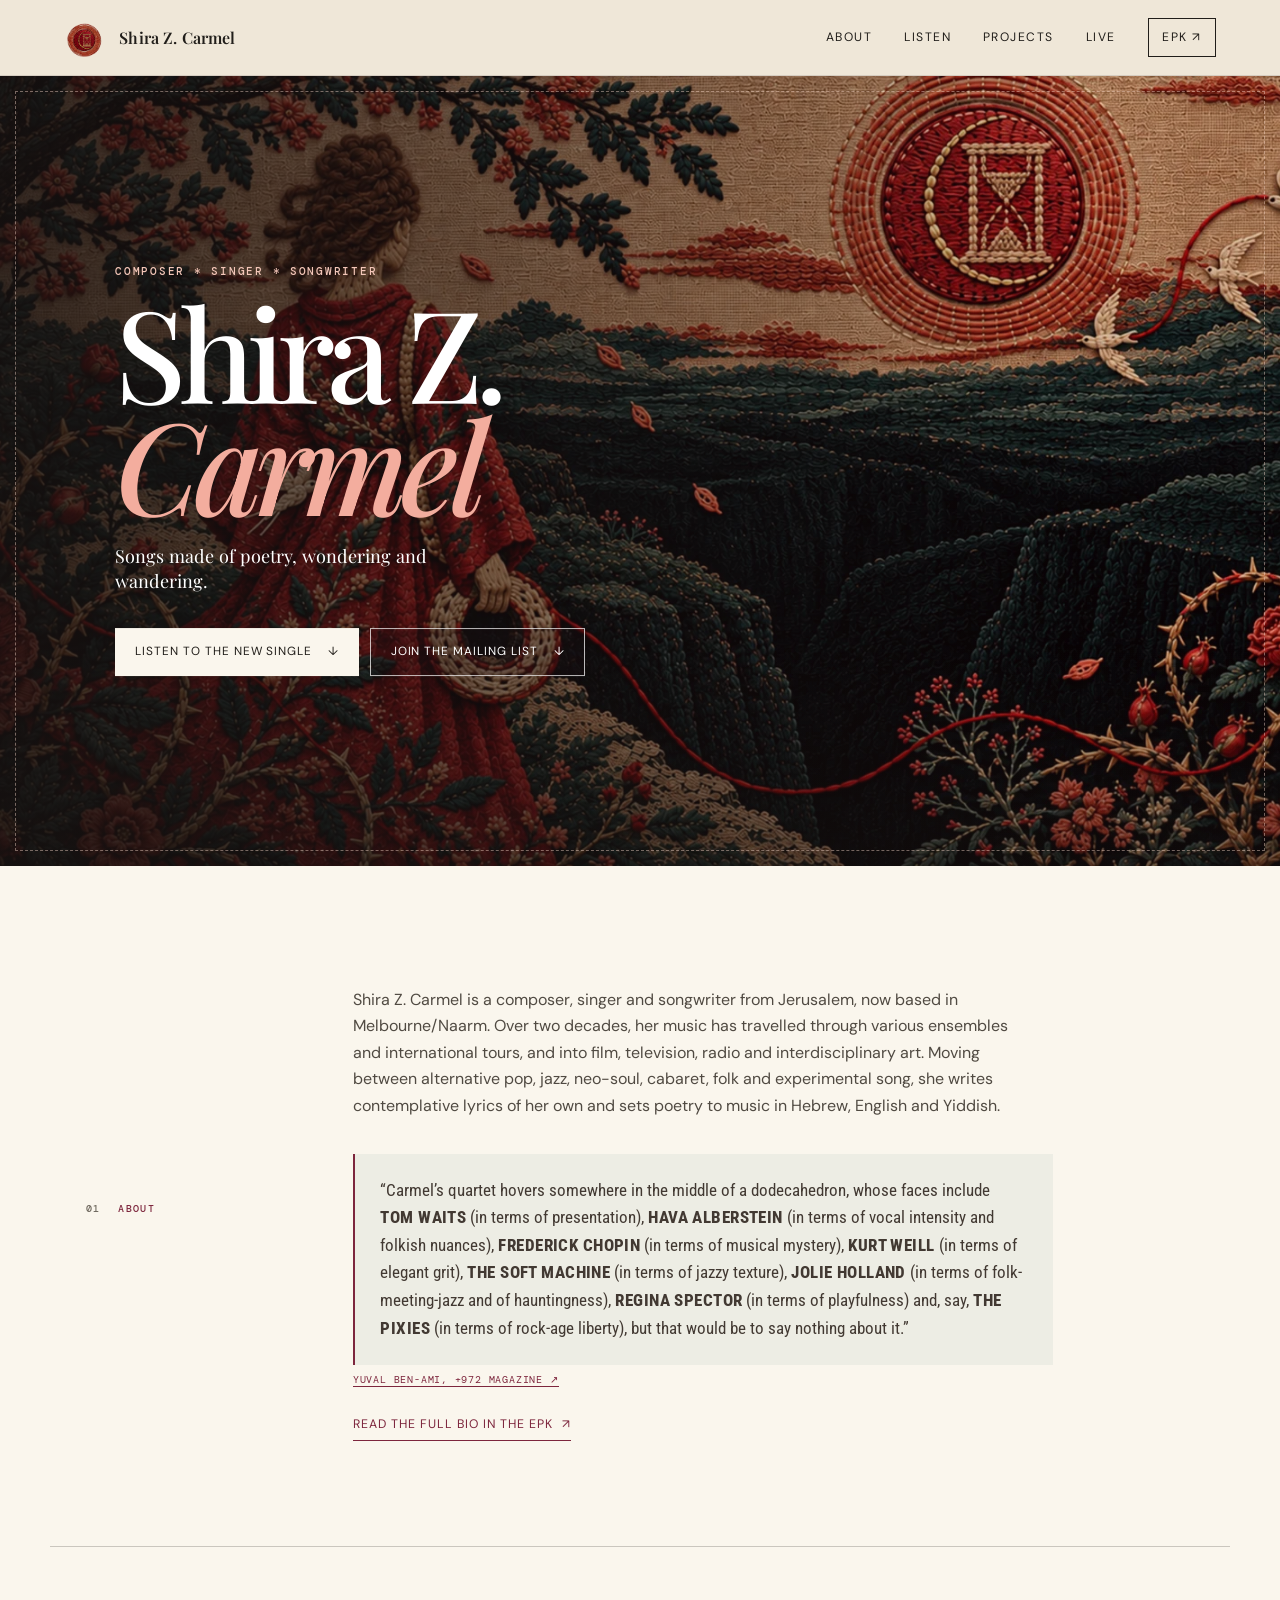
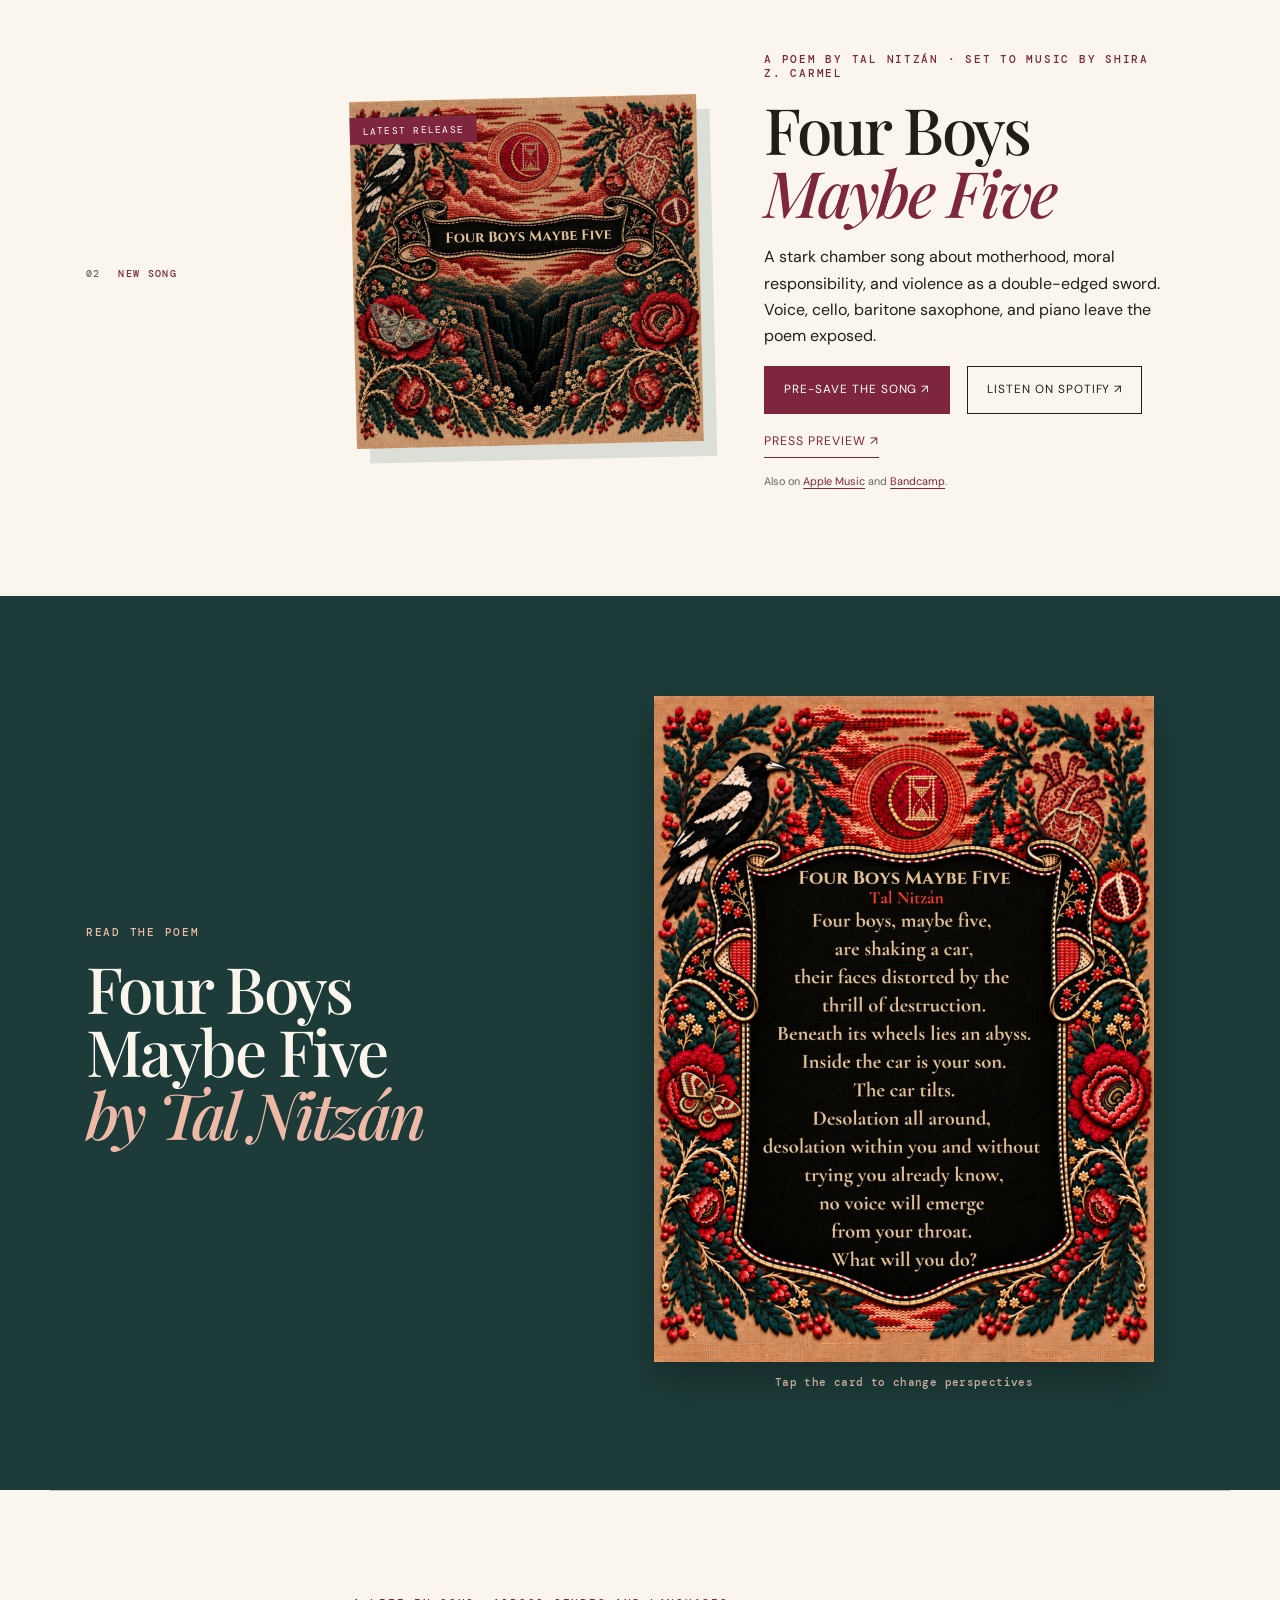
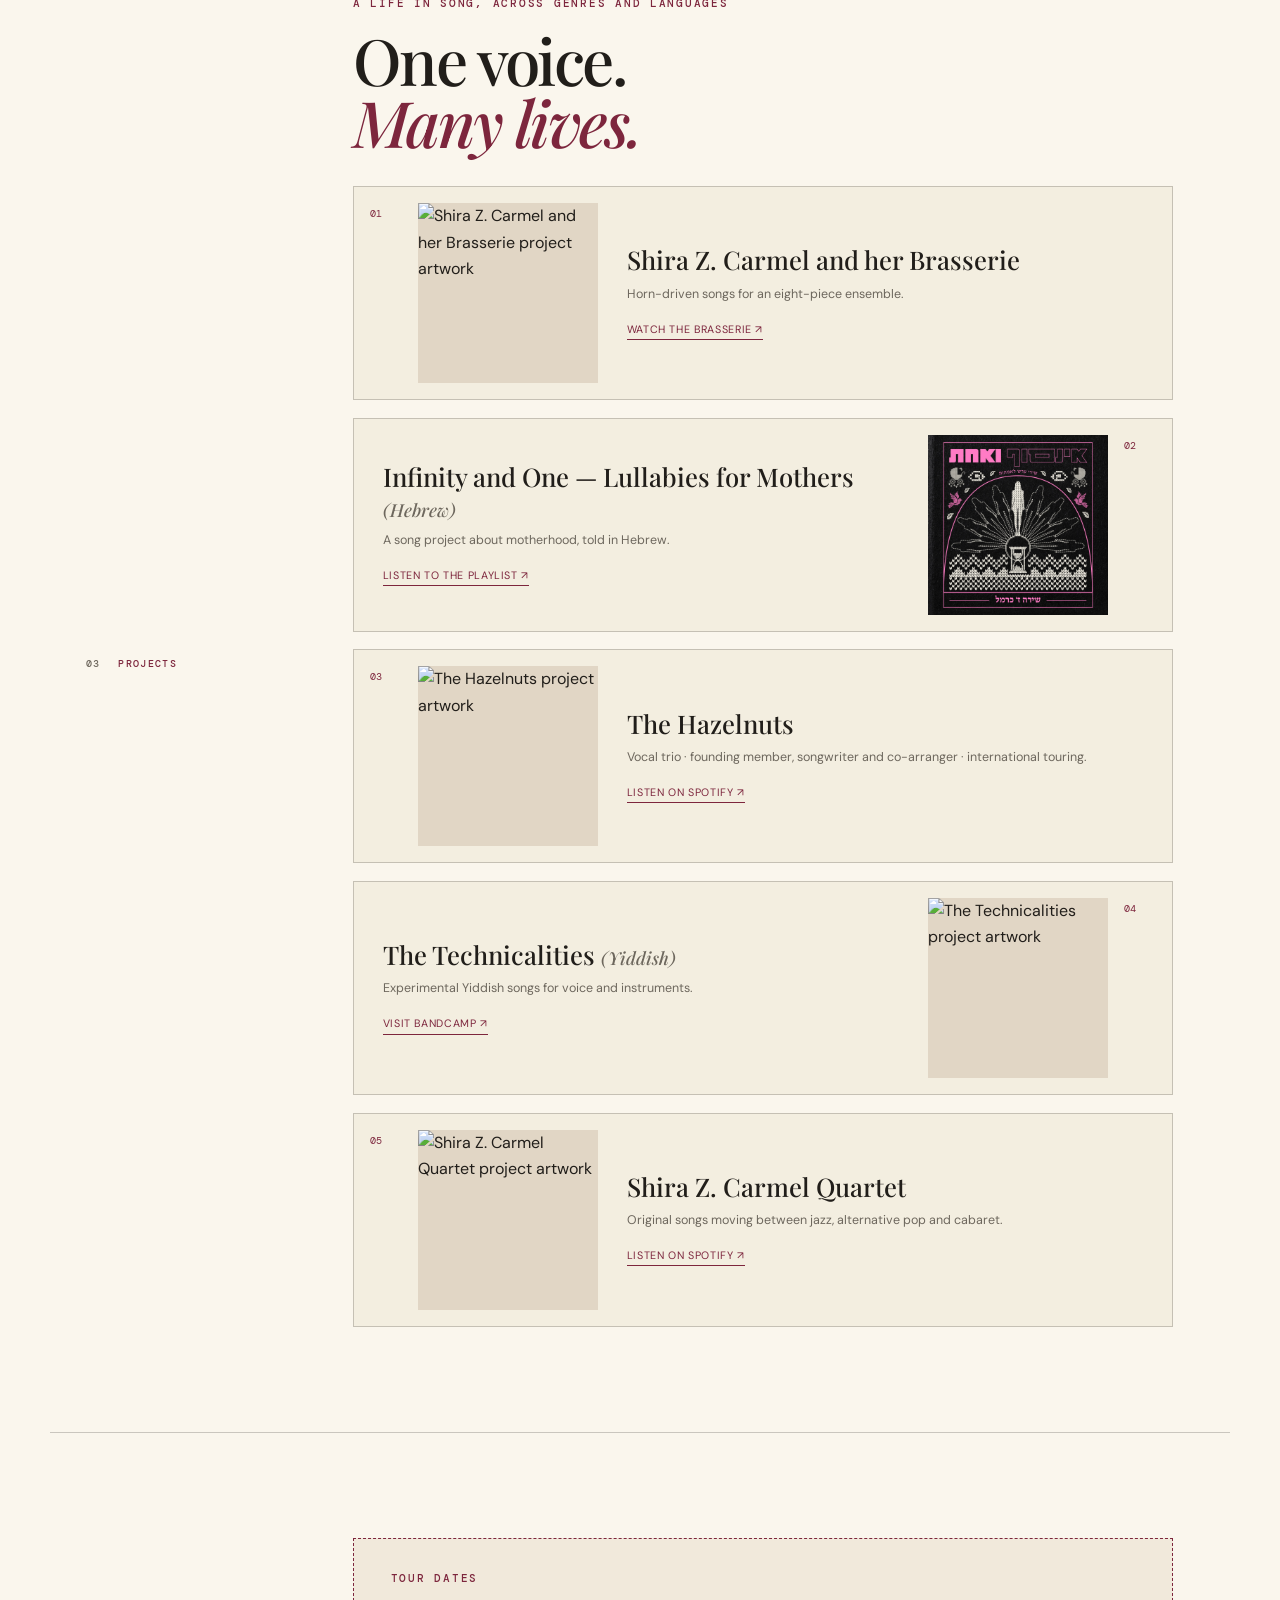
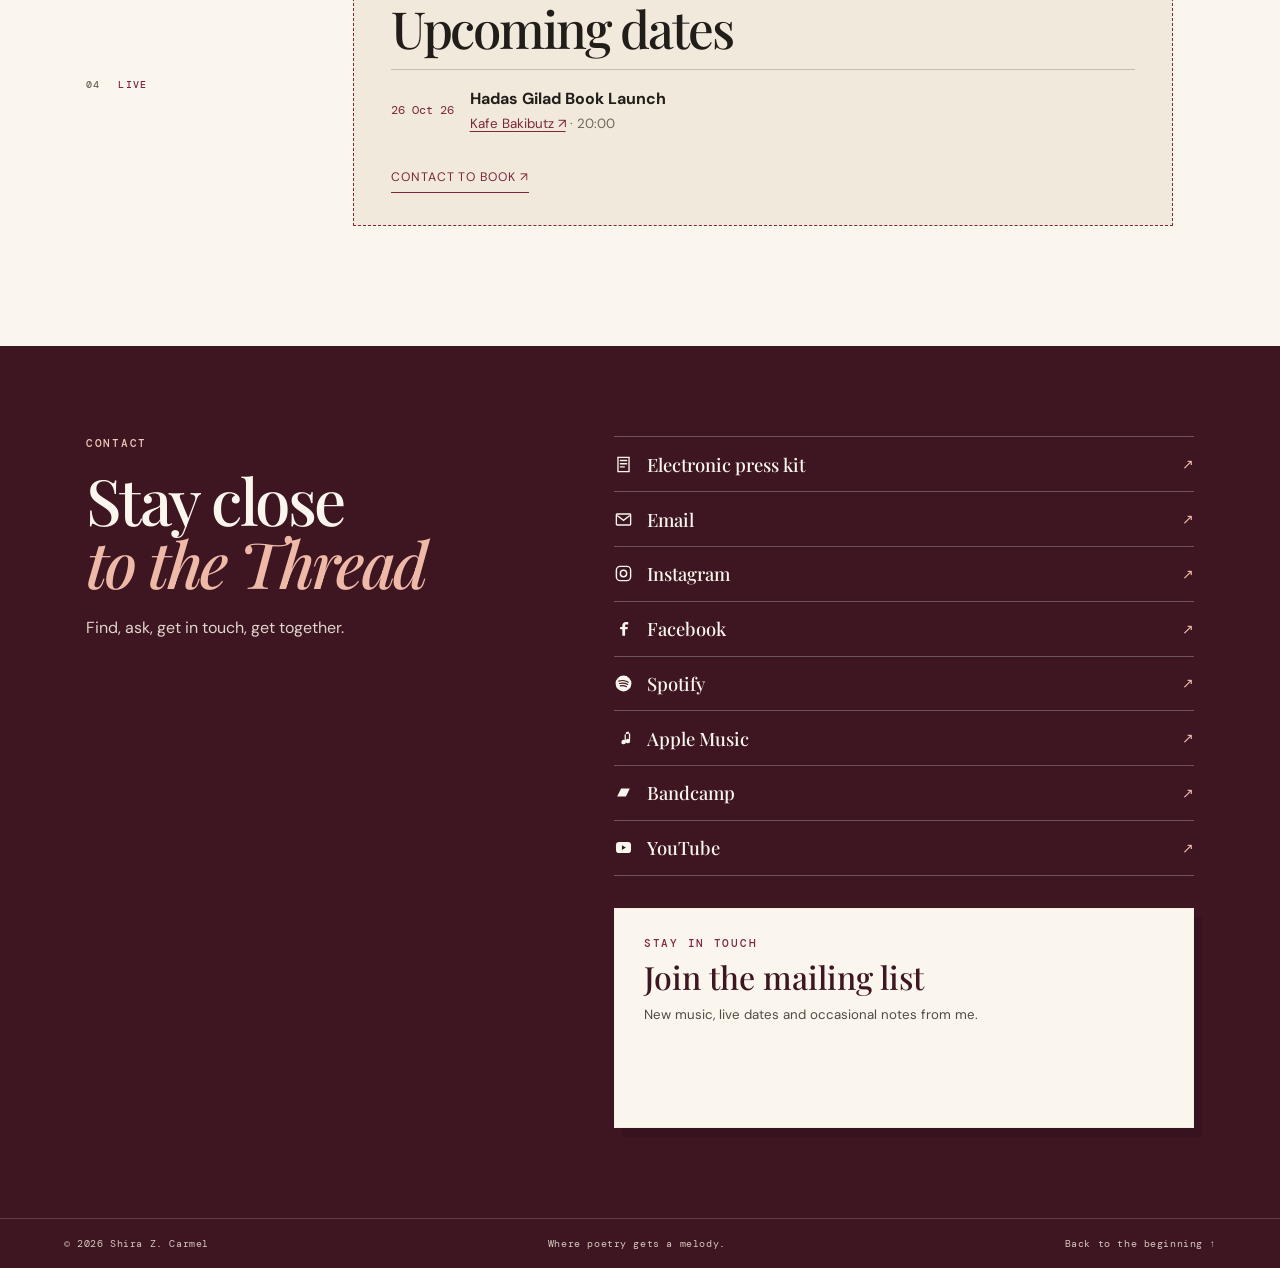
==== index.html @ db2c852a "Add styled EmailOctopus mailing list signup to homepage" ====
<!doctype html>
<html lang="en">
<head>
  <meta charset="utf-8">
  <meta name="viewport" content="width=device-width, initial-scale=1">
  <meta name="description" content="Composer, singer and songwriter">
  <meta name="theme-color" content="#efe7d8">
  <title>Shira Z. Carmel - where poetry gets a melody</title>
  <meta property="og:type" content="website">
  <meta property="og:url" content="https://shiracarmel.com/">
  <meta property="og:title" content="Shira Z. Carmel - where poetry gets a melody">
  <meta property="og:description" content="Composer, singer and songwriter">
  <meta name="twitter:card" content="summary">
  <meta name="twitter:title" content="Shira Z. Carmel - where poetry gets a melody">
  <meta name="twitter:description" content="Composer, singer and songwriter">
  <link rel="icon" href="assets/artist-mark.webp" type="image/webp">
  <link rel="stylesheet" href="style.css">
  <meta property="og:image" content="https://shiracarmel.com/assets/share-logo.jpg">
  <meta property="og:image:type" content="image/jpeg">
  <meta property="og:image:width" content="2048">
  <meta property="og:image:height" content="2032">
  <meta property="og:image:alt" content="Shira Z. Carmel embroidered sun, moon and hourglass logo">
  <meta name="twitter:image" content="https://shiracarmel.com/assets/share-logo.jpg">
  <meta name="twitter:image:alt" content="Shira Z. Carmel embroidered sun, moon and hourglass logo">
</head>
<body>
  <a class="skip-link" href="#main">Skip to content</a>
  <header class="site-header">
    <a class="brand" href="#top" aria-label="Shira Z. Carmel, home">
      <img src="assets/artist-mark.webp" alt="Shira Z. Carmel embroidered hourglass emblem">
      <span>Shira Z. Carmel</span>
    </a>
    <button class="menu-toggle" aria-expanded="false" aria-controls="primary-nav">Menu</button>
    <nav id="primary-nav" class="primary-nav" aria-label="Main navigation">
      <a href="#about">About</a><a href="#music">Listen</a><a href="#projects">Projects</a>
      <a href="#live">Live</a><a href="epk.html" class="nav-epk">EPK ↗︎</a>
    </nav>
  </header>

  <main id="main">
    <section class="hero" id="top" aria-labelledby="hero-title">
      <img class="hero-art" src="assets/four-boys-wide.webp" alt="Embroidered landscape from the Four Boys Maybe Five artwork">
      <div class="hero-shade"></div>
      <div class="hero-copy">
        <p class="eyebrow light">Composer * Singer * Songwriter</p>
        <h1 id="hero-title">Shira Z.<br><em>Carmel</em></h1>
        <p class="hero-line">Songs made of poetry, wondering and wandering.</p>
        <a class="button button-light" href="#music">Listen to the new single <span aria-hidden="true">↓</span></a>
        <a class="button button-outline" href="#newsletter">Join the mailing list <span aria-hidden="true">↓</span></a>
      </div>
      <span class="hero-stitch" aria-hidden="true"></span>
    </section>

    <div class="paper-wrap">
      <section class="intro section-grid" id="about">
        <div class="section-label"><span>01</span><span>About</span></div>
        <div class="section-content">
          <p>Shira Z. Carmel is a composer, singer and songwriter from Jerusalem, now based in Melbourne/Naarm. Over two decades, her music has travelled through various ensembles and international tours, and into film, television, radio and interdisciplinary art. Moving between alternative pop, jazz, neo-soul, cabaret, folk and experimental song, she writes contemplative lyrics of her own and sets poetry to music in Hebrew, English and Yiddish.</p>
          <blockquote class="about-quote">“Carmel’s quartet hovers somewhere in the middle of a dodecahedron, whose faces include <strong>TOM WAITS</strong> (in terms of presentation), <strong>HAVA ALBERSTEIN</strong> (in terms of vocal intensity and folkish nuances), <strong>FREDERICK CHOPIN</strong> (in terms of musical mystery), <strong>KURT WEILL</strong> (in terms of elegant grit), <strong>THE SOFT MACHINE</strong> (in terms of jazzy texture), <strong>JOLIE HOLLAND</strong> (in terms of folk-meeting-jazz and of hauntingness), <strong>REGINA SPECTOR</strong> (in terms of playfulness) and, say, <strong>THE PIXIES</strong> (in terms of rock-age liberty), but that would be to say nothing about it.”</blockquote>
          <p class="about-quote-source"><a href="https://972mag.com/off-center/17349/" target="_blank" rel="noreferrer">Yuval Ben-Ami, +972 Magazine ↗︎</a></p>
          <a class="text-link" href="epk.html">Read the full bio in the EPK <span aria-hidden="true">↗︎</span></a>
        </div>
      </section>

      <section class="featured section-grid" id="music">
        <div class="section-label"><span>02</span><span>New song</span></div>
        <div class="section-content feature-card">
            <div class="cover-wrap"><img src="assets/four-boys-cover.webp" alt="Four Boys Maybe Five embroidered cover artwork"><span class="cover-tag">Latest release</span></div>
          <div class="feature-copy">
            <p class="eyebrow">A poem by Tal Nitzán · Set to music by Shira Z. Carmel</p>
            <h2>Four Boys<br><em>Maybe Five</em></h2>
            <p>A stark chamber song about motherhood, moral responsibility, and violence as a double-edged sword. Voice, cello, baritone saxophone, and piano leave the poem exposed.</p>
            <div class="button-row"><a class="button button-dark" href="https://too.fm/fbmf" target="_blank" rel="noreferrer">Pre-save the song ↗︎</a><a class="button button-light-ink" href="https://open.spotify.com/artist/2ndGjd3SoSe42MciHjOWFA" target="_blank" rel="noreferrer">Listen on Spotify ↗︎</a><a class="text-link" href="epk.html#press-preview">Press preview ↗︎</a></div>
            <p class="small-note">Also on <a href="https://music.apple.com/il/artist/shira-z-carmel/1257025430" target="_blank" rel="noreferrer">Apple Music</a> and <a href="https://shiracarmel.bandcamp.com/" target="_blank" rel="noreferrer">Bandcamp</a>.</p>
          </div>
        </div>
      </section>

      <section class="lyrics-section" id="lyrics">
        <div class="lyrics-heading"><p class="eyebrow">Read the Poem</p><h2>Four Boys Maybe Five<br><em>by Tal Nitzán</em></h2></div>
        <div class="poem-card-gallery">
          <button class="poem-flip-card" type="button" aria-pressed="false" aria-label="Poem card, first perspective. Activate to change perspectives.">
            <span class="poem-flip-inner">
              <span class="poem-flip-face poem-flip-front">
                <img src="assets/poem-card-one.webp?v=20261023" alt="">
                <span class="sr-only">Four boys, maybe five, are shaking a car, their faces distorted by the thrill of destruction. Beneath its wheels lies an abyss. Inside the car is your son. The car tilts. Desolation all around, desolation within you and without trying you already know, no voice will emerge from your throat. What will you do?</span>
              </span>
              <span class="poem-flip-face poem-flip-back" aria-hidden="true">
                <img src="assets/poem-card-two.webp?v=20261023" alt="">
                <span class="sr-only">Four boys, maybe five, are shaking a car. Under its wheels lies an abyss. The boy in the car is not your son. Your son is outside with them, his face distorted by the thrill of destruction. What will you do?</span>
              </span>
            </span>
          </button>
          <p class="poem-flip-hint">Tap the card to change perspectives</p>
        </div>
      </section>

      <section class="projects section-grid" id="projects">
        <div class="section-label"><span>03</span><span>Projects</span></div>
        <div class="section-content">
          <p class="eyebrow">A life in song, across genres and languages</p>
          <h2>One voice.<br><em>Many lives.</em></h2>
          <div class="project-gallery">
            <article class="project-card">
              <span class="project-number">01</span>
              <a class="project-image" href="https://youtu.be/EkcrpgFOIRI" target="_blank" rel="noreferrer" aria-label="Watch Shira Z. Carmel and her Brasserie"><img src="https://f4.bcbits.com/img/a2228672072_9.jpg" alt="Shira Z. Carmel and her Brasserie project artwork" loading="lazy" referrerpolicy="no-referrer"></a>
              <div class="project-copy"><h3>Shira Z. Carmel and her Brasserie</h3><p>Horn-driven songs for an eight-piece ensemble.</p><a class="project-link" href="https://youtu.be/EkcrpgFOIRI" target="_blank" rel="noreferrer">Watch the Brasserie ↗︎</a></div>
            </article>
            <article class="project-card">
              <span class="project-number">02</span>
              <a class="project-image" href="https://www.youtube.com/playlist?list=PLTuSlYiHg9ANswXjZBzDSNEgvzb28MIU8" target="_blank" rel="noreferrer" aria-label="Listen to Infinity and One — Lullabies for Mothers"><img src="assets/infinity-and-one.webp" alt="Infinity and One — Lullabies for Mothers Hebrew album artwork" loading="lazy"></a>
              <div class="project-copy"><h3>Infinity and One — Lullabies for Mothers <span>(Hebrew)</span></h3><p>A song project about motherhood, told in Hebrew.</p><a class="project-link" href="https://www.youtube.com/playlist?list=PLTuSlYiHg9ANswXjZBzDSNEgvzb28MIU8" target="_blank" rel="noreferrer">Listen to the playlist ↗︎</a></div>
            </article>
            <article class="project-card">
              <span class="project-number">03</span>
              <a class="project-image" href="https://open.spotify.com/artist/7AThjaxp9J82AtcrKbZ1QG?si=Kpu5Ceh8RL2INK_Ey3dhmA" target="_blank" rel="noreferrer" aria-label="Listen to The Hazelnuts"><img src="https://f4.bcbits.com/img/a1734196704_9.jpg" alt="The Hazelnuts project artwork" loading="lazy" referrerpolicy="no-referrer"></a>
              <div class="project-copy"><h3>The Hazelnuts</h3><p>Vocal trio · founding member, songwriter and co-arranger · international touring.</p><a class="project-link" href="https://open.spotify.com/artist/7AThjaxp9J82AtcrKbZ1QG?si=Kpu5Ceh8RL2INK_Ey3dhmA" target="_blank" rel="noreferrer">Listen on Spotify ↗︎</a></div>
            </article>
            <article class="project-card">
              <span class="project-number">04</span>
              <a class="project-image" href="https://technicalities.bandcamp.com/" target="_blank" rel="noreferrer" aria-label="Visit The Technicalities on Bandcamp"><img src="https://f4.bcbits.com/img/a2179140283_9.jpg" alt="The Technicalities project artwork" loading="lazy" referrerpolicy="no-referrer"></a>
              <div class="project-copy"><h3>The Technicalities <span>(Yiddish)</span></h3><p>Experimental Yiddish songs for voice and instruments.</p><a class="project-link" href="https://technicalities.bandcamp.com/" target="_blank" rel="noreferrer">Visit Bandcamp ↗︎</a></div>
            </article>
            <article class="project-card">
              <span class="project-number">05</span>
              <a class="project-image" href="https://open.spotify.com/album/09NM7jXVzErgG4W7q4NwvF?si=KhAig0fSQcKD3a8LMRKUjQ" target="_blank" rel="noreferrer" aria-label="Listen to the Shira Z. Carmel Quartet"><img src="https://f4.bcbits.com/img/a0498299446_9.jpg" alt="Shira Z. Carmel Quartet project artwork" loading="lazy" referrerpolicy="no-referrer"></a>
              <div class="project-copy"><h3>Shira Z. Carmel Quartet</h3><p>Original songs moving between jazz, alternative pop and cabaret.</p><a class="project-link" href="https://open.spotify.com/album/09NM7jXVzErgG4W7q4NwvF?si=KhAig0fSQcKD3a8LMRKUjQ" target="_blank" rel="noreferrer">Listen on Spotify ↗︎</a></div>
            </article>
          </div>
        </div>
      </section>

      <section class="live section-grid" id="live">
        <div class="section-label"><span>04</span><span>Live</span></div>
        <div class="section-content live-box"><p class="eyebrow">Tour dates</p><h2 id="live-heading">Upcoming dates</h2><p id="live-empty" hidden>No upcoming dates at the moment. Check back soon.</p><div id="live-list" class="tour-list"></div><a class="text-link" href="mailto:contact@shiracarmel.com">Contact to book ↗︎</a></div>
      </section>

      <section class="closing-band" id="social">
        <div class="closing-copy"><p class="eyebrow light">Contact</p><h2>Stay close<br><em>to the Thread</em></h2><p>Find, ask, get in touch, get together.</p></div>
        <div class="closing-details">
<div class="closing-links">
          <a href="epk.html"><svg class="social-icon" viewBox="0 0 24 24" aria-hidden="true"><path d="M5 3h14v18H5zM8 7h8M8 11h8M8 15h5" fill="none" stroke="currentColor" stroke-width="1.7" stroke-linecap="round"/></svg><span>Electronic press kit</span><b aria-hidden="true">↗︎</b></a>
          <a href="mailto:contact@shiracarmel.com"><svg class="social-icon" viewBox="0 0 24 24" aria-hidden="true"><rect x="3" y="5" width="18" height="14" rx="1" fill="none" stroke="currentColor" stroke-width="1.7"/><path d="m4 7 8 6 8-6" fill="none" stroke="currentColor" stroke-width="1.7"/></svg><span>Email</span><b aria-hidden="true">↗︎</b></a>
          <a href="https://www.instagram.com/shzec/" target="_blank" rel="noreferrer"><svg class="social-icon" viewBox="0 0 24 24" aria-hidden="true"><rect x="3" y="3" width="18" height="18" rx="5" fill="none" stroke="currentColor" stroke-width="1.8"/><circle cx="12" cy="12" r="4" fill="none" stroke="currentColor" stroke-width="1.8"/><circle cx="18" cy="6" r="1.2"/></svg><span>Instagram</span><b aria-hidden="true">↗︎</b></a>
          <a href="https://www.facebook.com/ShZeC/" target="_blank" rel="noreferrer"><svg class="social-icon" viewBox="0 0 24 24" aria-hidden="true"><path d="M14 21v-8h3l.5-3H14V8.3c0-.9.3-1.5 1.6-1.5H18V4.1c-.4-.1-1.5-.2-2.8-.2-2.8 0-4.7 1.7-4.7 4.8V10H7.7v3h2.8v8" fill="currentColor"/></svg><span>Facebook</span><b aria-hidden="true">↗︎</b></a>
          <a href="https://open.spotify.com/artist/2ndGjd3SoSe42MciHjOWFA" target="_blank" rel="noreferrer"><svg class="social-icon" viewBox="0 0 24 24" aria-hidden="true"><circle cx="12" cy="12" r="10" fill="currentColor"/><path d="M6 9c4.5-1.3 8.9-.7 12 1.4M7 12c3.7-1 7.5-.4 10.2 1.2M8 15c2.8-.6 5.6-.2 7.8 1" fill="none" stroke="var(--wine-dark)" stroke-width="1.4" stroke-linecap="round"/></svg><span>Spotify</span><b aria-hidden="true">↗︎</b></a>
          <a href="https://music.apple.com/il/artist/shira-z-carmel/1257025430" target="_blank" rel="noreferrer"><svg class="social-icon" viewBox="0 0 24 24" aria-hidden="true"><path d="M15 4v12.5a2.8 2.8 0 1 1-1.6-2.5V7l7-1.6v9.8a2.8 2.8 0 1 1-1.6-2.5V3z" fill="currentColor"/></svg><span>Apple Music</span><b aria-hidden="true">↗︎</b></a>
          <a href="https://shiracarmel.bandcamp.com/" target="_blank" rel="noreferrer"><svg class="social-icon" viewBox="0 0 24 24" aria-hidden="true"><path d="M4 17 9 7h11l-5 10z" fill="currentColor"/></svg><span>Bandcamp</span><b aria-hidden="true">↗︎</b></a>
          <a href="https://www.youtube.com/user/shzec" target="_blank" rel="noreferrer"><svg class="social-icon" viewBox="0 0 24 24" aria-hidden="true"><rect x="2.5" y="5" width="19" height="14" rx="4" fill="currentColor"/><path d="m10 9 5 3-5 3z" fill="var(--wine-dark)"/></svg><span>YouTube</span><b aria-hidden="true">↗︎</b></a>
        </div>
          <section class="newsletter-signup" id="newsletter" aria-labelledby="newsletter-title">
            <p class="eyebrow">Stay in touch</p>
            <h3 id="newsletter-title">Join the mailing list</h3>
            <p>New music, live dates and occasional notes from me.</p>
            <div class="emailoctopus-form">
              <script async src="https://eomail5.com/form/8ba28ef2-c95c-11f1-bc4f-898a744465f1.js" data-form="8ba28ef2-c95c-11f1-bc4f-898a744465f1"></script>
            </div>
          </section>
        </div>
      </section>
    </div>
  </main>
  <footer class="site-footer"><span>© <span id="year"></span> Shira Z. Carmel</span><span>Where poetry gets a melody.</span><a href="#top">Back to the beginning ↑</a></footer>
  <script src="content.js"></script><script src="script.js"></script>
</body>
</html>
---- style.css ----
@import url('https://fonts.googleapis.com/css2?family=DM+Mono:wght@400;500&family=DM+Sans:wght@400;500;600;700&family=Playfair+Display:ital,wght@0,500;0,600;1,500;1,600&family=Roboto+Condensed:wght@400;500;600;700&display=swap');
:root{--paper:#efe7d8;--paper-light:#faf6ed;--ink:#211e1a;--muted:#6d675d;--wine:#7d263d;--wine-dark:#3e1622;--teal:#1e5551;--line:rgba(33,30,26,.22);--display:'Playfair Display',Georgia,serif;--sans:'DM Sans',Arial,sans-serif;--condensed:'Roboto Condensed','Arial Narrow',sans-serif;--mono:'DM Mono',monospace;--max:1180px}
*{box-sizing:border-box}html{scroll-behavior:smooth;scroll-padding-top:82px}body{margin:0;background:var(--paper);color:var(--ink);font:16px/1.65 var(--sans);-webkit-font-smoothing:antialiased}img{display:block;max-width:100%}a{color:inherit;text-decoration:none}button{font:inherit;color:inherit}.skip-link{position:absolute;z-index:50;left:1rem;top:-5rem;padding:.65rem 1rem;background:#fff}.skip-link:focus{top:1rem}.site-header{height:76px;position:sticky;top:0;z-index:20;display:flex;align-items:center;justify-content:space-between;padding:0 max(calc((100vw - var(--max))/2),5vw);background:rgba(239,231,216,.95);backdrop-filter:blur(14px);border-bottom:1px solid rgba(33,30,26,.12)}.brand{display:flex;align-items:center;gap:.7rem;font:600 1rem var(--display);letter-spacing:.01em}.brand img{width:44px;height:44px;object-fit:cover;border-radius:50%;mix-blend-mode:multiply}.primary-nav{display:flex;align-items:center;gap:2rem;font-size:.76rem;letter-spacing:.12em;text-transform:uppercase}.primary-nav a{transition:color .2s}.primary-nav a:hover,.text-link:hover{color:var(--wine)}.primary-nav .nav-epk{border:1px solid var(--ink);padding:.52rem .85rem}.menu-toggle{display:none}.hero{height:min(790px,calc(100svh - 76px));min-height:610px;position:relative;overflow:hidden;background:var(--wine-dark);color:#fff}.hero-art,.hero-shade{position:absolute;inset:0;width:100%;height:100%}.hero-art{object-fit:cover;object-position:center 45%;opacity:.87}.hero-shade{background:linear-gradient(90deg,rgba(22,18,17,.82) 0%,rgba(22,18,17,.46) 42%,rgba(22,18,17,.02) 84%),linear-gradient(0deg,rgba(20,17,16,.48),transparent 28%)}.hero-copy{position:absolute;left:max(calc((100vw - var(--max))/2),9vw);top:50%;transform:translateY(-50%);max-width:620px}.eyebrow{font:500 .68rem var(--mono);letter-spacing:.16em;text-transform:uppercase;color:var(--wine);margin:0 0 1.15rem}.eyebrow.light{color:#f4c7b9}.hero h1,.epk-cover h1{font:500 clamp(4.5rem,10vw,9.5rem)/.87 var(--display);letter-spacing:-.06em;margin:.2rem 0 1.5rem}.hero h1 em,.epk-cover h1 em{color:#f3ad9e}.hero-line{font:1.13rem var(--display);max-width:350px;margin:0 0 2rem}.hero-caption{position:absolute;right:5vw;bottom:2rem;font: .65rem var(--mono);letter-spacing:.16em;text-transform:uppercase}.hero-stitch{position:absolute;inset:15px;border:1px dashed rgba(255,224,210,.42);pointer-events:none}.button{min-height:48px;display:inline-flex;align-items:center;justify-content:center;gap:1rem;padding:.75rem 1.2rem;font-size:.74rem;letter-spacing:.08em;text-transform:uppercase;border:1px solid transparent;transition:.2s}.button:hover{transform:translateY(-2px)}.button-light{background:var(--paper-light);color:var(--ink)}.button-dark{background:var(--wine);color:white}.button-outline{border-color:rgba(255,255,255,.72);color:white}.button-light-ink{border-color:var(--ink)}.paper-wrap{background:var(--paper-light);background-image:radial-gradient(rgba(63,49,36,.08) .5px,transparent .5px);background-size:6px 6px}.section-grid{display:grid;grid-template-columns:190px 1fr;gap:clamp(2rem,6vw,6rem);max-width:var(--max);margin:auto;padding:105px 36px}.section-label{display:flex;align-items:center;gap:1.1rem;padding-top:.3rem;font:500 .65rem var(--mono);letter-spacing:.13em;text-transform:uppercase;color:var(--wine)}.section-label span:first-child{color:var(--muted)}.section-content{max-width:820px}.lede{font:500 clamp(2rem,4vw,3.3rem)/1.15 var(--display);letter-spacing:-.035em;margin:0 0 1.7rem;max-width:760px}.section-content>p:not(.eyebrow){max-width:660px;color:#504a42}.text-link{display:inline-flex;align-items:center;gap:.55rem;margin-top:.75rem;font-size:.77rem;text-transform:uppercase;letter-spacing:.08em;border-bottom:1px solid var(--wine);padding-bottom:.35rem;color:var(--wine)}.featured{border-top:1px solid var(--line)}.feature-card{display:grid;grid-template-columns:minmax(250px,.85fr) 1fr;align-items:center;gap:clamp(2rem,5vw,4rem)}.cover-wrap{position:relative;box-shadow:13px 15px 0 rgba(30,85,81,.14);transform:rotate(-1.3deg)}.cover-wrap img{width:100%;aspect-ratio:1;object-fit:cover}.cover-tag{position:absolute;top:16px;left:0;background:var(--wine);color:white;padding:.45rem .8rem;font: .6rem var(--mono);letter-spacing:.13em;text-transform:uppercase}.feature-copy h2,.section-content h2,.lyrics-heading h2,.closing-copy h2,.epk-block h2{font:500 clamp(2.5rem,5vw,4.4rem)/.98 var(--display);letter-spacing:-.04em;margin:.2rem 0 1.3rem}.feature-copy h2 em,.section-content h2 em,.lyrics-heading h2 em,.closing-copy h2 em,.epk-block h2 em{color:var(--wine);font-weight:500}.listen-placeholder{display:flex;align-items:center;gap:1rem;border-top:1px solid var(--line);border-bottom:1px solid var(--line);padding:1rem 0;margin:1.6rem 0}.play-mark{width:42px;height:42px;display:grid;place-items:center;border:1px solid var(--wine);border-radius:50%;color:var(--wine);font-size:.8rem}.listen-placeholder strong,.listen-placeholder small{display:block}.listen-placeholder strong{font-size:.87rem}.listen-placeholder small{font-size:.7rem;color:var(--muted)}.coming{margin-left:auto;color:var(--muted);font: .58rem var(--mono);letter-spacing:.12em;text-transform:uppercase}.button-row{display:flex;align-items:center;gap:1.1rem;flex-wrap:wrap}.button-row .text-link{margin:0}.lyrics-section{padding:100px max(calc((100vw - var(--max))/2 + 36px),5vw);background:#1d3c39;color:var(--paper-light);display:grid;grid-template-columns:1fr 1.3fr;gap:4rem;align-items:center}.lyrics-heading .eyebrow{color:#efb9a8}.lyrics-heading h2{font-size:clamp(2.5rem,5vw,4.4rem);margin:.1rem 0 1rem}.lyrics-heading h2 em{color:#efb9a8}.lyrics-heading>p:last-child{color:#d5d1c5;font-size:.8rem}.lyric-cards{display:grid;grid-template-columns:repeat(3,1fr);gap:.8rem}.lyric-card{min-height:220px;position:relative;padding:1rem;background:#f0e7d8;color:var(--ink);border:1px dashed rgba(33,30,26,.45);text-align:left;cursor:pointer;transform:rotate(-1deg);transition:transform .3s,background .3s}.lyric-card:nth-child(2){transform:rotate(1.4deg);background:#e5b4a6}.lyric-card:nth-child(3){transform:rotate(-.4deg);background:#d0c5a9}.lyric-card:hover,.lyric-card.is-turned{transform:translateY(-8px) rotate(0)}.lyric-card span,.lyric-card i{font: .57rem var(--mono);letter-spacing:.12em;text-transform:uppercase}.lyric-card strong{display:block;font:500 clamp(1rem,1.5vw,1.35rem)/1.32 var(--display);margin:2.1rem 0}.lyric-card i{font-style:normal;color:var(--wine)}.projects{border-top:1px solid var(--line)}.projects h2{margin:.1rem 0 2rem}.project-list{border-top:1px solid var(--line)}.project-list article{display:grid;grid-template-columns:44px 1fr 25px;align-items:center;gap:1.2rem;padding:1.2rem 0;border-bottom:1px solid var(--line)}.project-list article>span,.project-list article>a{font: .65rem var(--mono);color:var(--wine)}.project-list h3{font:500 1.18rem var(--display);margin:0}.project-list p{font-size:.75rem;color:var(--muted);margin:.1rem 0 0}.watch{border-top:1px solid var(--line)}.watch-content{display:grid;grid-template-columns:1fr .82fr;gap:3rem;align-items:center}.watch-content h2{margin:.2rem 0 1rem}.watch-content>div:first-child>p:not(.eyebrow){max-width:390px}.video-placeholder{background:#e4dac9;padding:1rem;transform:rotate(1deg)}.video-frame{aspect-ratio:16/10;background:linear-gradient(140deg,#381b28,#1a4542);display:flex;align-items:center;justify-content:center;flex-direction:column;color:#f2dfcf;gap:.8rem;border:1px dashed rgba(255,255,255,.5)}.video-frame>span{width:46px;height:46px;border:1px solid currentColor;border-radius:50%;display:grid;place-items:center}.video-frame small{font:.58rem/1.6 var(--mono);letter-spacing:.16em;text-align:center}.video-placeholder p{font-size:.65rem;color:var(--muted);margin:.65rem 0 0}.live{border-top:1px solid var(--line);padding-bottom:120px}.live-box{padding:2rem 2.3rem;border:1px dashed var(--wine);background:#f1e9db}.live-box h2{font-size:clamp(2rem,4vw,3.4rem);margin:.2rem 0 1rem}.live-box>p:not(.eyebrow){margin:.2rem 0;color:var(--muted)}.live-box .text-link{margin-top:1rem}.tour-date{display:flex;align-items:center;gap:1rem;border-top:1px solid var(--line);padding:1rem 0}.tour-date time{color:var(--wine);font: .75rem var(--mono)}.tour-date span{display:grid}.tour-date small{color:var(--muted)}.tour-date>a{margin-left:auto;color:var(--wine)}.closing-band{background:var(--wine-dark);color:var(--paper-light);display:grid;grid-template-columns:1fr .7fr;gap:4rem;padding:90px max(calc((100vw - var(--max))/2 + 36px),5vw)}.closing-copy h2{font-size:clamp(2.7rem,5vw,4.4rem)}.closing-copy h2 em{color:#efb9a8}.closing-copy>p:not(.eyebrow){max-width:400px;color:#e0d5cb}.closing-links{align-self:center;border-top:1px solid rgba(255,255,255,.26)}.closing-links a{display:flex;justify-content:space-between;padding:.9rem 0;border-bottom:1px solid rgba(255,255,255,.26);font:500 1.15rem var(--display)}.closing-links a:hover{color:#efb9a8}.site-footer{background:var(--wine-dark);color:#d6c8bd;display:flex;justify-content:space-between;gap:1rem;padding:1.1rem 5vw;border-top:1px solid rgba(255,255,255,.18);font: .61rem var(--mono);letter-spacing:.06em}.epk-main{max-width:1100px;margin:0 auto;background:var(--paper-light);box-shadow:0 0 50px rgba(35,25,22,.08)}.epk-cover{min-height:400px;position:relative;display:grid;grid-template-columns:1fr 1fr;align-items:center;overflow:hidden;background:var(--wine-dark);color:white}.epk-cover>img{position:absolute;inset:0;width:100%;height:100%;object-fit:cover;opacity:.45}.epk-cover:after{content:'';position:absolute;inset:0;background:linear-gradient(90deg,rgba(25,19,18,.92),rgba(25,19,18,.18))}.epk-cover>div{position:relative;z-index:1;padding:3.5rem 5vw}.epk-cover h1{font-size:clamp(4.2rem,8vw,7.2rem)}.epk-cover>div>p:not(.eyebrow){font-size:.78rem;letter-spacing:.14em;text-transform:uppercase}.epk-cover .button-row{margin-top:1.5rem}.epk-actions{display:flex;justify-content:space-between;align-items:center;padding:1rem 5vw;border-bottom:1px solid var(--line);font:.66rem var(--mono);color:var(--muted)}.print-button{margin:0;background:none;border:0;cursor:pointer}.epk-block{display:grid;grid-template-columns:150px 1fr;gap:3rem;padding:55px 5vw;border-bottom:1px solid var(--line)}.epk-block .section-content{max-width:none}.epk-block .section-label{font-size:.6rem}.epk-block h2{font-size:clamp(2.5rem,4.5vw,3.8rem)}.epk-lede{font:500 1.4rem/1.4 var(--display);max-width:600px}.epk-link-row{display:flex;gap:.7rem;flex-wrap:wrap}.small-note{color:var(--muted);font-size:.68rem;margin:.9rem 0 0}.small-note code{font:inherit;color:var(--wine)}.bio-columns{display:grid;grid-template-columns:.7fr 1.3fr;gap:3rem}.bio-columns article>p:not(.eyebrow){font-size:.9rem;color:#514b43}.release-content{display:grid;grid-template-columns:1.1fr .9fr;gap:3rem;align-items:center}.release-content>img{width:100%;max-width:330px;justify-self:end;box-shadow:8px 9px 0 rgba(30,85,81,.16)}.release-content p:not(.eyebrow){font-size:.86rem;color:#514b43}.release-content .text-link{font-size:inherit;text-transform:none;letter-spacing:0}.epk-link-grid{display:grid;grid-template-columns:repeat(3,1fr);gap:1rem;margin-top:1.6rem}.epk-link-grid article{border:1px dashed var(--line);padding:1rem}.epk-link-grid article>span{font:.6rem var(--mono);color:var(--wine)}.epk-link-grid h3{font:500 1.12rem var(--display);margin:1.2rem 0 .4rem}.epk-link-grid p{font-size:.72rem;color:var(--muted);min-height:2rem}.epk-link-grid a,.video-list article>a{font-size:.7rem;color:var(--wine);border-bottom:1px solid var(--wine)}.photo-grid{display:grid;grid-template-columns:1fr 1fr;gap:1rem}.photo-grid a{background:#e9dfd0;padding:.65rem}.photo-grid img{width:100%;aspect-ratio:1.15;object-fit:cover}.photo-grid a:first-child img{aspect-ratio:1}.photo-grid span{display:block;padding:.6rem .25rem .15rem;font-size:.7rem;color:var(--wine)}.video-list{border-top:1px solid var(--line)}.video-list article{display:flex;align-items:center;gap:1rem;padding:1rem 0;border-bottom:1px solid var(--line)}.video-icon{width:36px;height:36px;display:grid;place-items:center;border:1px solid var(--wine);border-radius:50%;color:var(--wine);font-size:.7rem}.video-list h3{font:500 1.05rem var(--display);margin:0}.video-list p{font-size:.68rem;color:var(--muted);margin:0}.video-list article>a{margin-left:auto}.press-content blockquote{margin:1rem 0;padding:1rem 1.4rem;border-left:2px solid var(--wine);font:italic 1.35rem var(--display)}.press-content cite{display:block;margin-top:.55rem;font: .62rem var(--mono);letter-spacing:.1em;text-transform:uppercase;color:var(--wine)}.press-content>p:not(.eyebrow){max-width:650px;color:var(--muted);font-size:.83rem}.epk-contact{padding:55px 5vw;background:var(--teal);color:var(--paper-light)}.epk-contact .eyebrow{color:#efc0ae}.epk-contact h2{font:500 3rem var(--display);margin:.1rem 0}.epk-contact>p:not(.eyebrow){font-size:.82rem}.contact-links{display:flex;flex-wrap:wrap;gap:1rem 2rem;margin:1.5rem 0}.contact-links a{border-bottom:1px solid rgba(255,255,255,.55);padding-bottom:.25rem;font-size:.82rem}.light-note{color:#d8e0d5}.epk-footer{display:flex;justify-content:space-between;padding:1.1rem 5vw;font:.62rem var(--mono);color:var(--muted)}
@media(max-width:760px){.site-header{height:66px;padding:0 5vw}.brand img{width:38px;height:38px}.menu-toggle{display:block;background:none;border:1px solid var(--ink);padding:.45rem .7rem;font-size:.68rem;letter-spacing:.1em;text-transform:uppercase}.primary-nav{display:none;position:absolute;top:65px;left:0;right:0;background:var(--paper);padding:1.2rem 5vw 1.6rem;flex-direction:column;align-items:flex-start;gap:1rem;border-bottom:1px solid var(--line)}.primary-nav.is-open{display:flex}.hero{min-height:650px;height:calc(90svh - 66px)}.hero-art{object-position:40% center}.hero-shade{background:linear-gradient(90deg,rgba(22,18,17,.76),rgba(22,18,17,.15)),linear-gradient(0deg,rgba(20,17,16,.5),transparent 35%)}.hero-copy{left:8vw;right:8vw}.hero h1{font-size:clamp(4.6rem,19vw,7rem)}.hero-caption{font-size:.55rem}.section-grid{grid-template-columns:1fr;gap:1rem;padding:70px 7vw}.section-label{padding:0}.feature-card,.watch-content,.closing-band{grid-template-columns:1fr}.cover-wrap{max-width:430px;margin:.5rem auto 1rem}.feature-copy h2{font-size:3.7rem}.lyrics-section{grid-template-columns:1fr;padding:70px 7vw;gap:2rem}.lyric-cards{grid-template-columns:1fr;gap:1rem}.lyric-card{min-height:155px;transform:none!important}.lyric-card strong{margin:1.1rem 0}.project-list article{grid-template-columns:30px 1fr 18px;gap:.65rem}.project-list h3{font-size:1.05rem}.watch-content{gap:2rem}.closing-band{padding:70px 7vw;gap:2rem}.site-footer{flex-wrap:wrap;padding:1rem 5vw;font-size:.55rem}.epk-cover{min-height:480px;grid-template-columns:1fr}.epk-cover>img{object-position:62% center}.epk-cover:after{background:linear-gradient(0deg,rgba(25,19,18,.9),rgba(25,19,18,.1))}.epk-cover>div{align-self:end;padding:2rem 7vw}.epk-cover h1{font-size:4.8rem}.epk-actions{padding:.8rem 7vw;align-items:flex-start;gap:.6rem;flex-direction:column}.epk-block{grid-template-columns:1fr;gap:.75rem;padding:42px 7vw}.bio-columns,.release-content{grid-template-columns:1fr;gap:1rem}.release-content>img{justify-self:start;max-width:260px}.epk-link-grid{grid-template-columns:1fr}.epk-link-grid p{min-height:0}.photo-grid{grid-template-columns:1fr}.photo-grid img,.photo-grid a:first-child img{aspect-ratio:1.25}.video-list article{align-items:flex-start}.video-list article>a{align-self:center}.epk-contact{padding:42px 7vw}.epk-footer{padding:1rem 5vw;font-size:.53rem}}
@media print{@page{size:A4;margin:13mm}body{background:#fff!important;color:#201e1b;font-size:9pt}.site-header,.epk-actions,.epk-footer,.skip-link,.print-button,.epk-cover .button-row,.epk-contact .contact-links{display:none!important}.epk-main{max-width:none;box-shadow:none}.epk-cover{min-height:80mm;grid-template-columns:1fr;background:#381b28!important;print-color-adjust:exact;-webkit-print-color-adjust:exact}.epk-cover>img{opacity:.35}.epk-cover>div{padding:10mm 13mm}.epk-cover h1{font-size:44pt;margin:0 0 5mm}.epk-cover .eyebrow{margin-bottom:3mm}.epk-block{grid-template-columns:27mm 1fr;gap:8mm;padding:8mm 3mm;break-inside:avoid}.epk-block h2{font-size:24pt}.epk-block .section-label{font-size:7pt}.epk-block .eyebrow{font-size:6.5pt;margin-bottom:2mm}.epk-lede{font-size:12pt}.listen-placeholder{margin:3mm 0;padding:3mm 0}.bio-columns{gap:8mm}.bio-columns article>p:not(.eyebrow),.release-content p:not(.eyebrow){font-size:8pt;line-height:1.45}.release-content{grid-template-columns:1fr 36mm;gap:7mm}.release-content>img{width:36mm}.epk-link-grid{gap:3mm}.epk-link-grid article{padding:3mm}.epk-link-grid h3{font-size:9pt;margin:2mm 0}.epk-link-grid p,.epk-link-grid a{font-size:7pt}.photo-grid{grid-template-columns:1fr 1fr;gap:3mm}.photo-grid img,.photo-grid a:first-child img{height:45mm;aspect-ratio:auto;object-fit:cover}.photo-grid span{font-size:7pt}.video-list article{padding:3mm 0}.epk-contact{padding:8mm 13mm;background:#1e5551!important;print-color-adjust:exact;-webkit-print-color-adjust:exact}.epk-contact h2{font-size:22pt}.epk-contact>p{margin:2mm 0}.light-note{font-size:7pt}.text-link{color:#7d263d!important}.epk-block:nth-of-type(2){break-after:avoid}}

a[aria-disabled="true"]{opacity:.55;cursor:not-allowed}
.lyric-card-back{display:none}.lyric-card.is-turned .lyric-card-front{display:none}.lyric-card.is-turned .lyric-card-back{display:block}

.video-embeds{background:#e4dac9;padding:1rem;transform:rotate(1deg)}.video-embeds iframe{display:block;width:100%;aspect-ratio:16/9;border:0;background:#1d3c39}.video-embeds>a{display:block;margin-top:.8rem;color:var(--wine);font-size:.72rem}.press-preview{margin-top:2rem;padding:1.2rem 1.4rem;background:#e9dfd0;border-left:2px solid var(--wine)}.press-preview .eyebrow{margin-bottom:.45rem}.press-preview>p:not(.eyebrow){margin:.35rem 0 1rem;font-size:.82rem;color:#504a42}.press-preview label{display:block;margin:.8rem 0 .4rem;font-size:.72rem}.preview-controls{display:flex;gap:.65rem;align-items:center;flex-wrap:wrap}.preview-controls input{min-width:210px;max-width:100%;height:48px;padding:.65rem .8rem;border:1px solid #87776d;background:#fffaf2;font:inherit}.preview-controls button:disabled{opacity:.6;cursor:wait}.preview-status{min-height:1.4em;margin:.6rem 0;font-size:.72rem;color:var(--wine)}.press-preview audio{width:100%;margin-top:.5rem}.press-preview audio[hidden]{display:none}.small-note a{color:var(--wine);text-decoration:underline;text-underline-offset:3px}
@media(max-width:760px){.preview-controls{align-items:stretch;flex-direction:column}.preview-controls input,.preview-controls button{width:100%}}

/* Project gallery, poem card, contact icons and live-date details */
.project-gallery{display:grid;gap:1.1rem}.project-card{position:relative;display:grid;grid-template-columns:32px minmax(130px,180px) minmax(0,1fr);align-items:center;gap:1rem;padding:1rem;background:rgba(239,231,216,.55);border:1px solid var(--line)}.project-number{grid-column:1;grid-row:1;align-self:start;padding-top:.25rem;font:.65rem var(--mono);color:var(--wine)}.project-image{grid-column:2;grid-row:1;display:block;overflow:hidden;background:#e1d6c5;aspect-ratio:1}.project-image img{width:100%;height:100%;object-fit:cover;transition:transform .4s}.project-image:hover img{transform:scale(1.04)}.project-copy{grid-column:3;grid-row:1;padding:.5rem .8rem}.project-copy h3{font:500 clamp(1.15rem,2vw,1.65rem)/1.15 var(--display);margin:0 0 .55rem}.project-copy h3 span{font-size:.7em;color:var(--muted);font-style:italic}.project-copy p{font-size:.78rem;color:var(--muted);margin:0 0 .65rem}.project-link{font-size:.67rem;letter-spacing:.06em;text-transform:uppercase;color:var(--wine);border-bottom:1px solid var(--wine);padding-bottom:.22rem}
.project-card:nth-child(even){grid-template-columns:minmax(0,1fr) minmax(130px,180px) 32px}.project-card:nth-child(even) .project-number{grid-column:3}.project-card:nth-child(even) .project-image{grid-column:2}.project-card:nth-child(even) .project-copy{grid-column:1}
.lyrics-section{grid-template-columns:minmax(0,.8fr) minmax(340px,1fr);gap:clamp(2rem,5vw,5rem)}.lyrics-heading h2{max-width:440px}.lyric-cards{width:100%;max-width:520px;margin:0 auto;perspective:1400px}.lyric-card{container-type:inline-size;display:block;width:100%;aspect-ratio:3/4;min-height:0;padding:0;overflow:hidden;position:relative;border:0;border-radius:2px;background:#211713 url("assets/lyrics-poster.webp") center/100% 100% no-repeat;color:#f7eadb;box-shadow:0 20px 50px rgba(0,0,0,.28);cursor:pointer;transform-style:preserve-3d;transition:transform .7s cubic-bezier(.2,.72,.2,1);text-align:center}.lyric-card:hover{transform:translateY(-4px)}.lyric-card.is-turned{transform:rotateY(180deg)}.lyric-face{position:absolute;inset:27% 15% 27%;display:flex;flex-direction:column;align-items:center;justify-content:center;gap:.55rem;backface-visibility:hidden;-webkit-backface-visibility:hidden}.lyric-face-front{transform:rotateY(0)}.lyric-face-back{transform:rotateY(180deg)}.poem-side-label{display:block;font:500 clamp(8px,1.65cqw,11px)/1.2 var(--mono);letter-spacing:.13em;text-transform:uppercase;color:#e5b0a0}.poem-text{display:block;font:500 clamp(10px,3.05cqw,16px)/1.23 var(--display);white-space:normal;text-wrap:pretty;text-shadow:0 1px 3px rgba(0,0,0,.6)}.card-turn-hint{position:absolute;right:17%;bottom:25%;font:1.05rem var(--mono);color:#e5b0a0}
.social-icon{flex:none;width:19px;height:19px;color:currentColor}.closing-links a{align-items:center;gap:.85rem}.closing-links a span{margin-right:auto}.closing-links a b{font:400 .9rem var(--mono);color:#efb9a8}.tour-date time{white-space:nowrap}.tour-date>span{flex:1}.tour-date small a{color:var(--wine);text-decoration:underline;text-underline-offset:3px}.tour-date small a:hover{color:var(--teal)}
@media(max-width:760px){.project-card,.project-card:nth-child(even){grid-template-columns:108px minmax(0,1fr);gap:.75rem;padding:.8rem}.project-number,.project-card:nth-child(even) .project-number{position:absolute;right:.8rem;top:.7rem;grid-column:auto;grid-row:auto}.project-image,.project-card:nth-child(even) .project-image{grid-column:1;grid-row:1}.project-copy,.project-card:nth-child(even) .project-copy{grid-column:2;grid-row:1;padding:.4rem .2rem}.project-copy h3{font-size:1.08rem;padding-right:1rem}.project-copy p{font-size:.7rem}.lyrics-section{grid-template-columns:1fr}.lyric-cards{max-width:420px}.lyric-face{inset:28% 14% 27%;gap:.35rem}.poem-text{font-size:clamp(10px,3.1cqw,13px)}.poem-side-label{font-size:clamp(8px,1.8cqw,10px)}.card-turn-hint{bottom:24%}.lyric-card.is-turned{transform:rotateY(180deg)!important}.lyric-card:not(.is-turned):hover{transform:none!important}.tour-date{align-items:flex-start;gap:.8rem}.tour-date time{font-size:.67rem}}
@media(max-width:400px){.project-card,.project-card:nth-child(even){grid-template-columns:92px minmax(0,1fr)}.project-copy h3{font-size:1rem}.lyric-face{inset:28.5% 13% 27%;}.poem-text{font-size:10px;line-height:1.18}}

/* About quote and the two illustrated poem cards */
.about-quote{max-width:700px;margin:2.2rem 0 .5rem;padding:1.4rem 1.6rem;border-left:2px solid var(--wine);background:rgba(30,85,81,.055);color:#423932;font:400 clamp(1.02rem,1.35vw,1.18rem)/1.6 var(--condensed)}
.about-quote strong{font-weight:750;letter-spacing:.025em}
.about-quote-source{margin:.4rem 0 1rem!important;font:.62rem var(--mono);letter-spacing:.08em;text-transform:uppercase}
.about-quote-source a{color:var(--wine);border-bottom:1px solid currentColor}
.poem-card-gallery{width:100%;max-width:500px;margin:0 auto;perspective:1500px}
.poem-flip-card{position:relative;display:block;width:100%;aspect-ratio:3/4;padding:0;border:0;background:transparent;color:inherit;text-align:left;cursor:pointer;perspective:1500px}
.poem-flip-card:focus-visible{outline:3px solid #efb9a8;outline-offset:6px}
.poem-flip-inner{position:absolute;inset:0;display:block;transform-style:preserve-3d;transition:transform .75s cubic-bezier(.2,.72,.2,1);box-shadow:0 18px 38px rgba(0,0,0,.28)}
.poem-flip-card.is-flipped .poem-flip-inner{transform:rotateY(180deg)}
.poem-flip-face{position:absolute;inset:0;display:block;overflow:hidden;background:#1d1714;backface-visibility:hidden;-webkit-backface-visibility:hidden}
.poem-flip-face img{width:100%;height:100%;object-fit:cover}
.poem-flip-back{transform:rotateY(180deg)}
.poem-flip-hint{margin:.8rem 0 0;text-align:center;color:#e6c6b7;font:500 .68rem/1.4 var(--mono);letter-spacing:.035em}
.poem-flip-card:hover .poem-flip-inner{box-shadow:0 24px 48px rgba(0,0,0,.35)}
.sr-only{position:absolute!important;width:1px!important;height:1px!important;padding:0!important;margin:-1px!important;overflow:hidden!important;clip:rect(0,0,0,0)!important;white-space:nowrap!important;border:0!important}
@media(max-width:760px){.poem-card-gallery{max-width:500px}.poem-flip-hint{font-size:.62rem}.about-quote{padding:1.1rem 1.2rem}}
@media(prefers-reduced-motion:reduce){.poem-flip-inner{transition:none}}
.epk-feature-video{padding:.7rem;background:#e4dac9;margin:0 0 1.2rem;box-shadow:7px 8px 0 rgba(30,85,81,.12)}
.epk-feature-video iframe{display:block;width:100%;aspect-ratio:16/9;border:0;background:#1d3c39}
.look-listen .video-list{border-top:1px solid var(--line)}
.epk-management{margin:2rem 0 0;padding-top:1.1rem;border-top:1px solid rgba(255,255,255,.35);font-size:.78rem}
.epk-management a{border-bottom:1px solid rgba(255,255,255,.7)}

/* Mailing list signup */
html{scroll-padding-top:90px}
.hero-copy .button-row{display:flex;gap:.85rem;flex-wrap:wrap;align-items:center}
.hero-copy>.button{margin:.15rem .45rem .15rem 0}
.button-outline{background:rgba(30,18,20,.2)}
.closing-band{grid-template-columns:.8fr 1fr;align-items:start}
.closing-details{align-self:center}
.newsletter-signup{margin-top:2rem;padding:1.7rem 1.8rem;background:var(--paper-light);color:var(--ink);border:1px solid rgba(239,231,216,.55);box-shadow:8px 9px 0 rgba(0,0,0,.12);scroll-margin-top:90px}
.newsletter-signup .eyebrow{margin-bottom:.55rem}
.newsletter-signup h3{font:500 clamp(1.45rem,2.5vw,2rem)/1.1 var(--display);margin:.1rem 0 .65rem;color:var(--wine-dark)}
.newsletter-signup>p:not(.eyebrow){margin:.2rem 0 1rem;color:#514b43;font-size:.83rem}
.emailoctopus-form{min-height:58px}
@media(max-width:760px){
  .hero-copy .button{margin:.25rem .4rem .25rem 0}
  .closing-band{grid-template-columns:1fr;gap:2rem}
  .closing-details{width:100%}
  .newsletter-signup{padding:1.25rem}
}
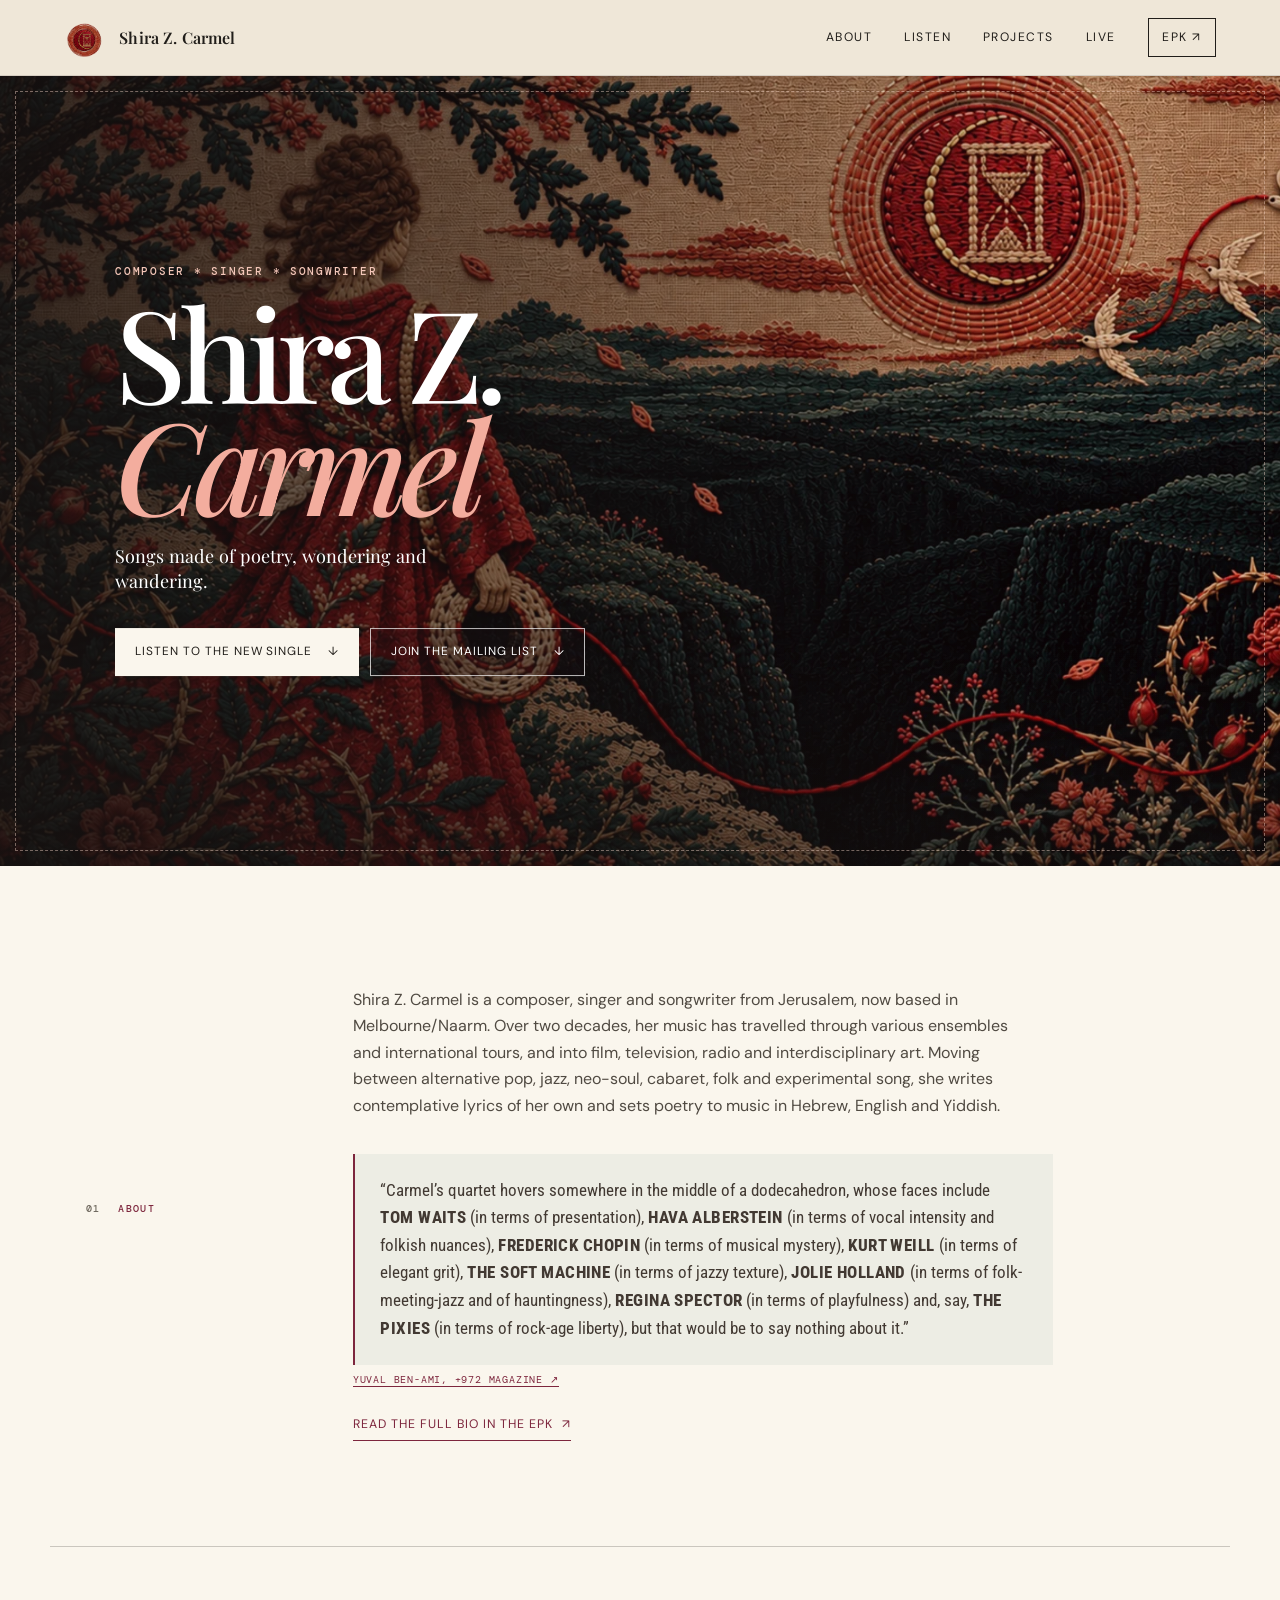
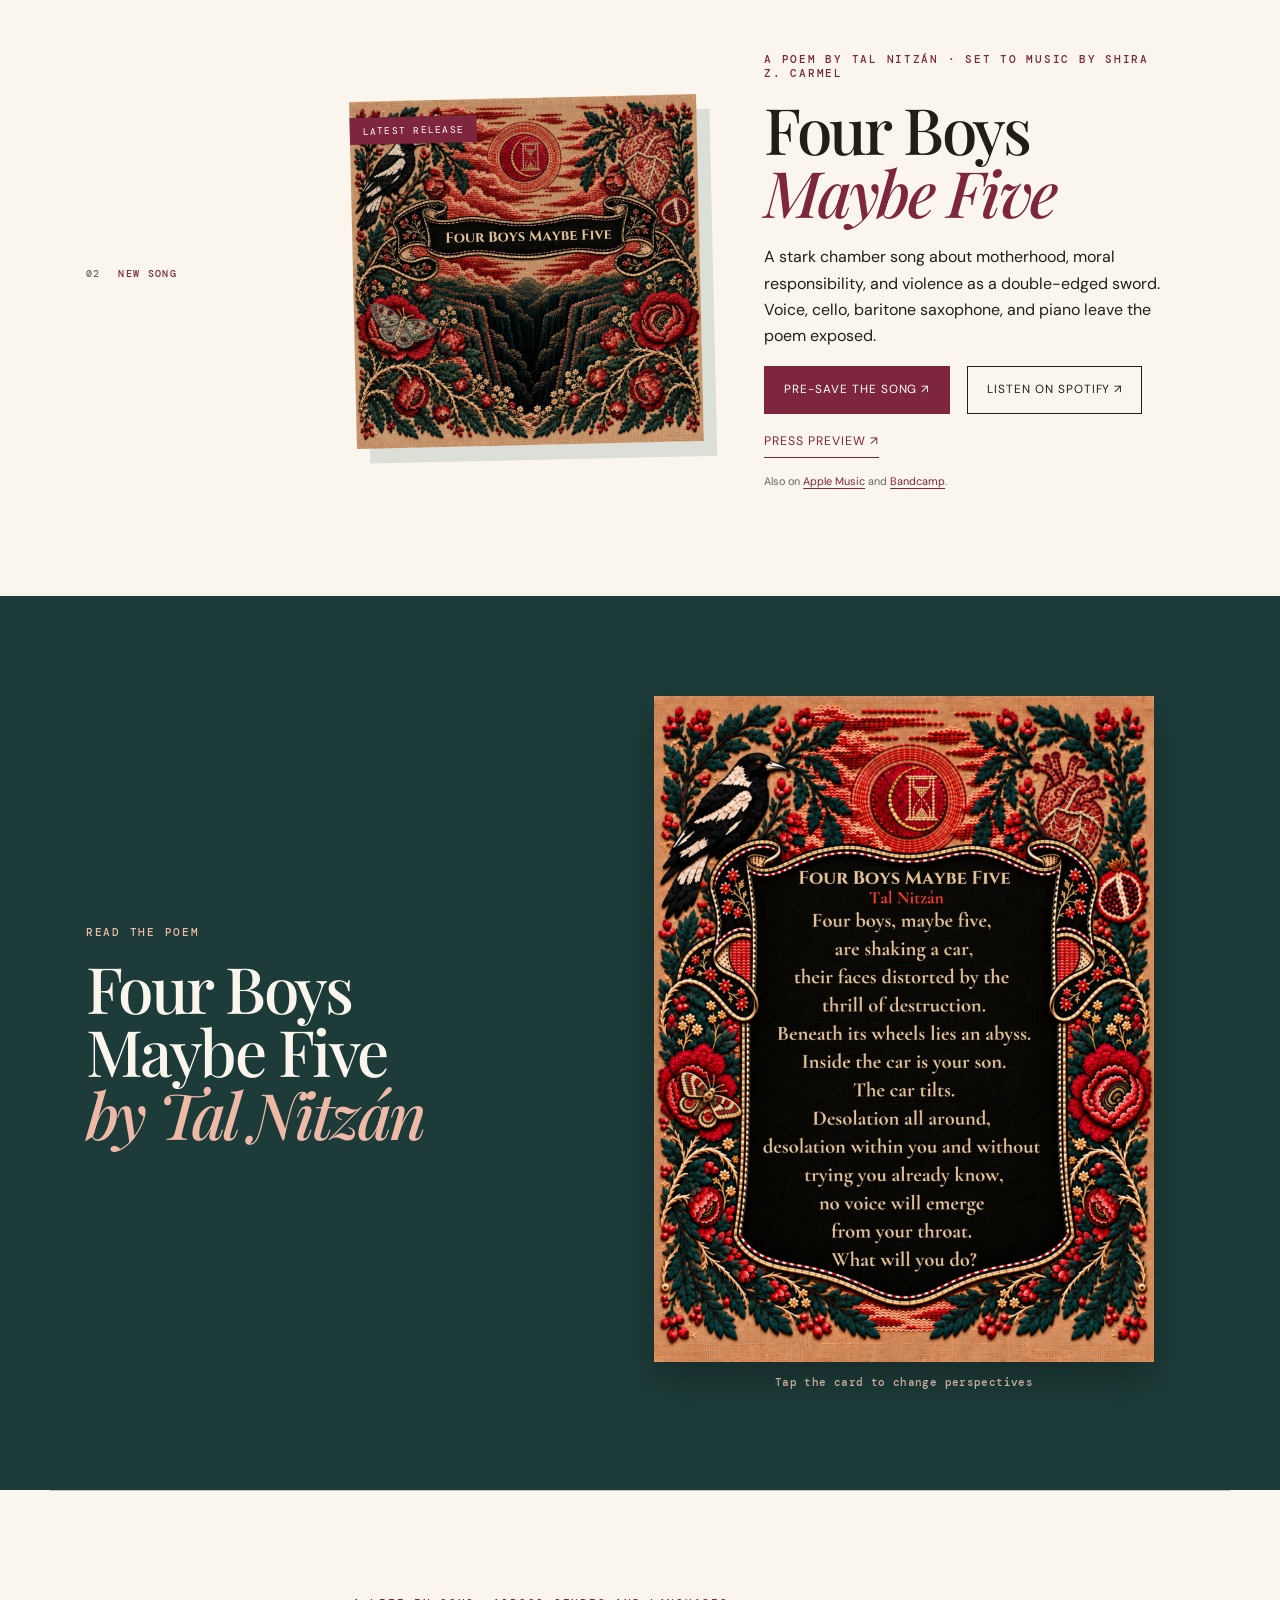
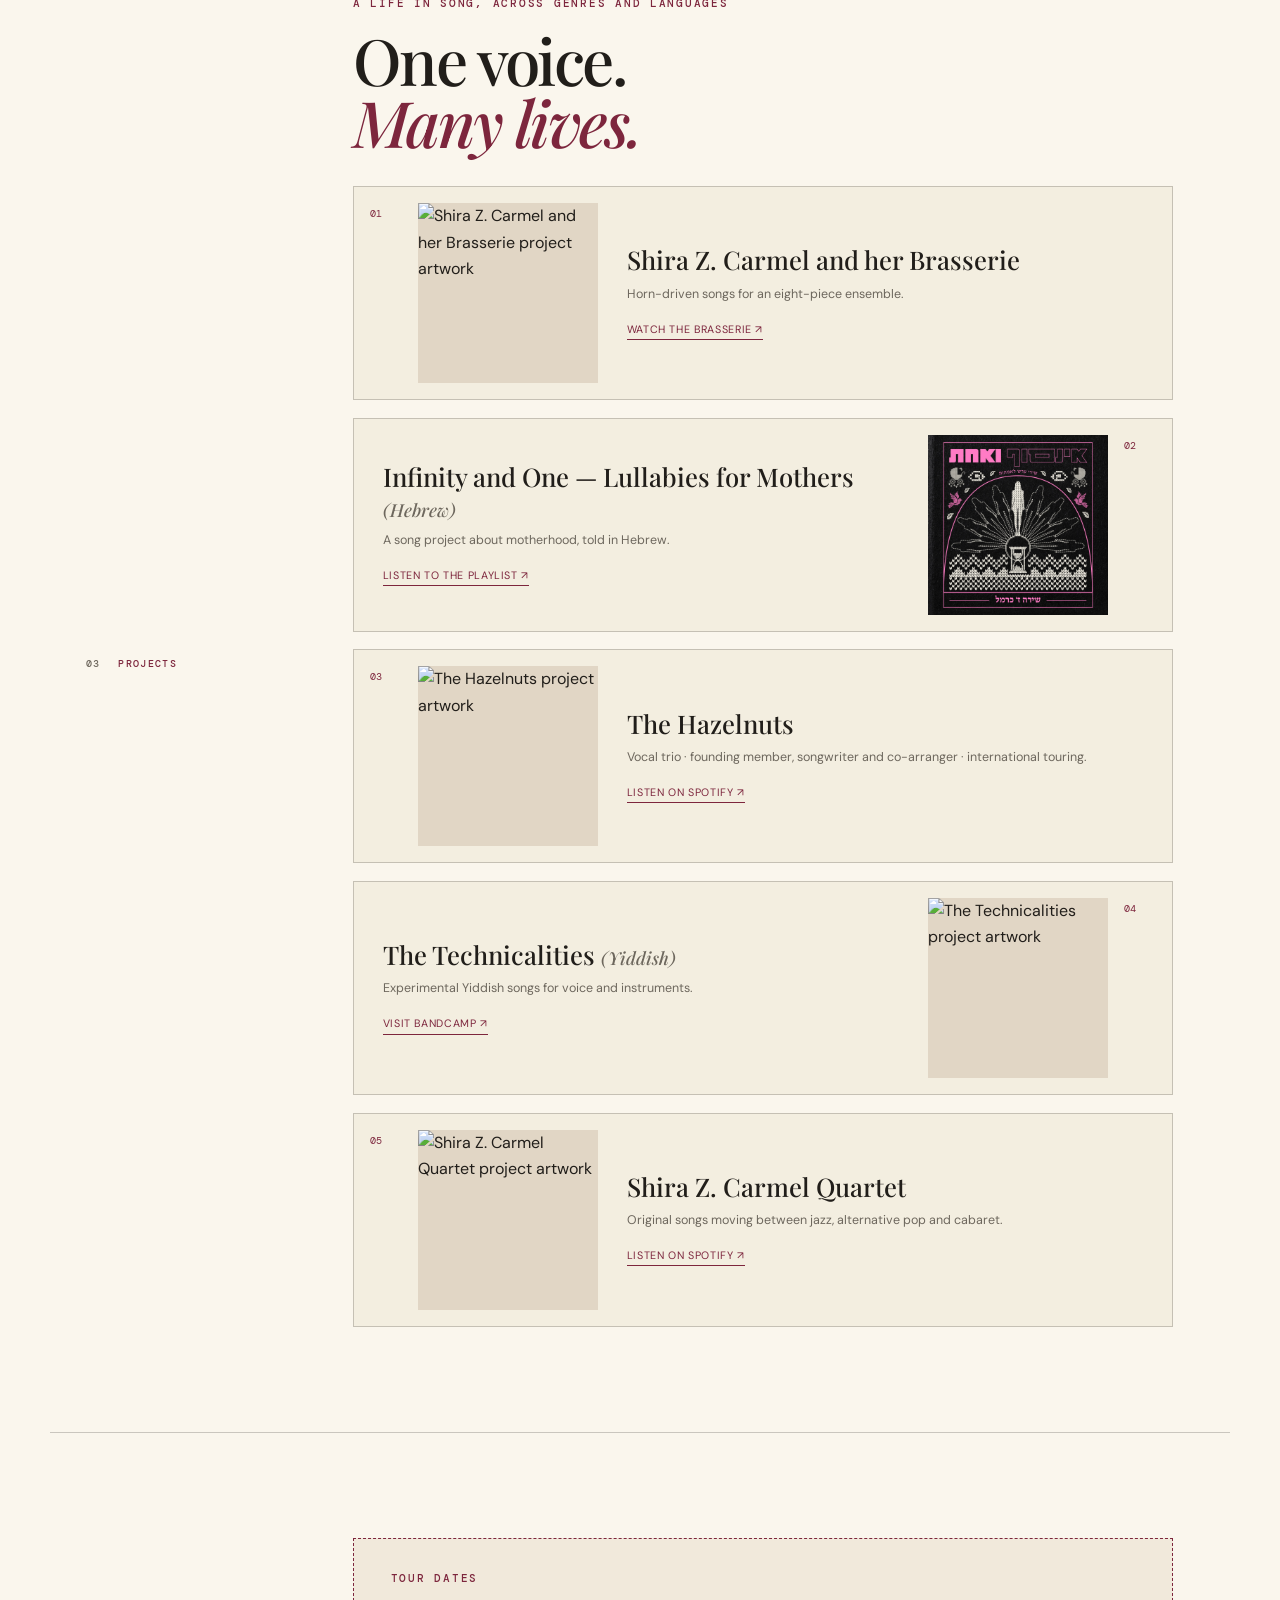
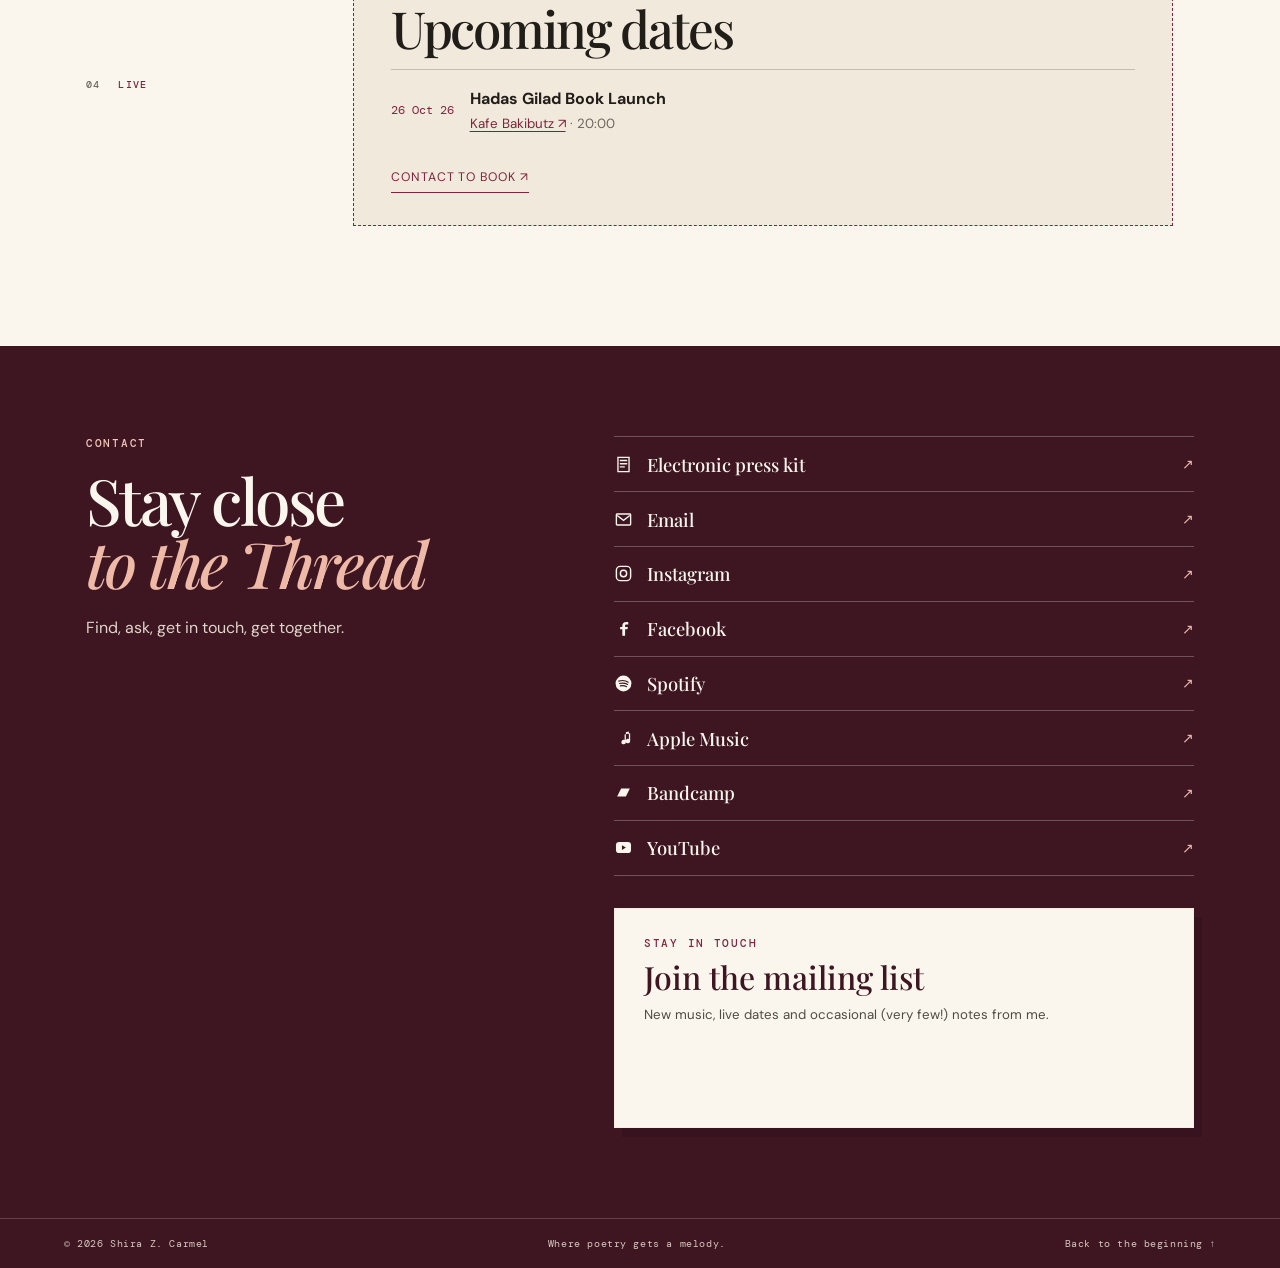
==== commit 7ba9ce7a: "Update mailing list signup description" ====
--- a/index.html
+++ b/index.html
@@ -151,7 +151,7 @@
           <section class="newsletter-signup" id="newsletter" aria-labelledby="newsletter-title">
             <p class="eyebrow">Stay in touch</p>
             <h3 id="newsletter-title">Join the mailing list</h3>
-            <p>New music, live dates and occasional notes from me.</p>
+            <p>New music, live dates and occasional (very few!) notes from me.</p>
             <div class="emailoctopus-form">
               <script async src="https://eomail5.com/form/8ba28ef2-c95c-11f1-bc4f-898a744465f1.js" data-form="8ba28ef2-c95c-11f1-bc4f-898a744465f1"></script>
             </div>
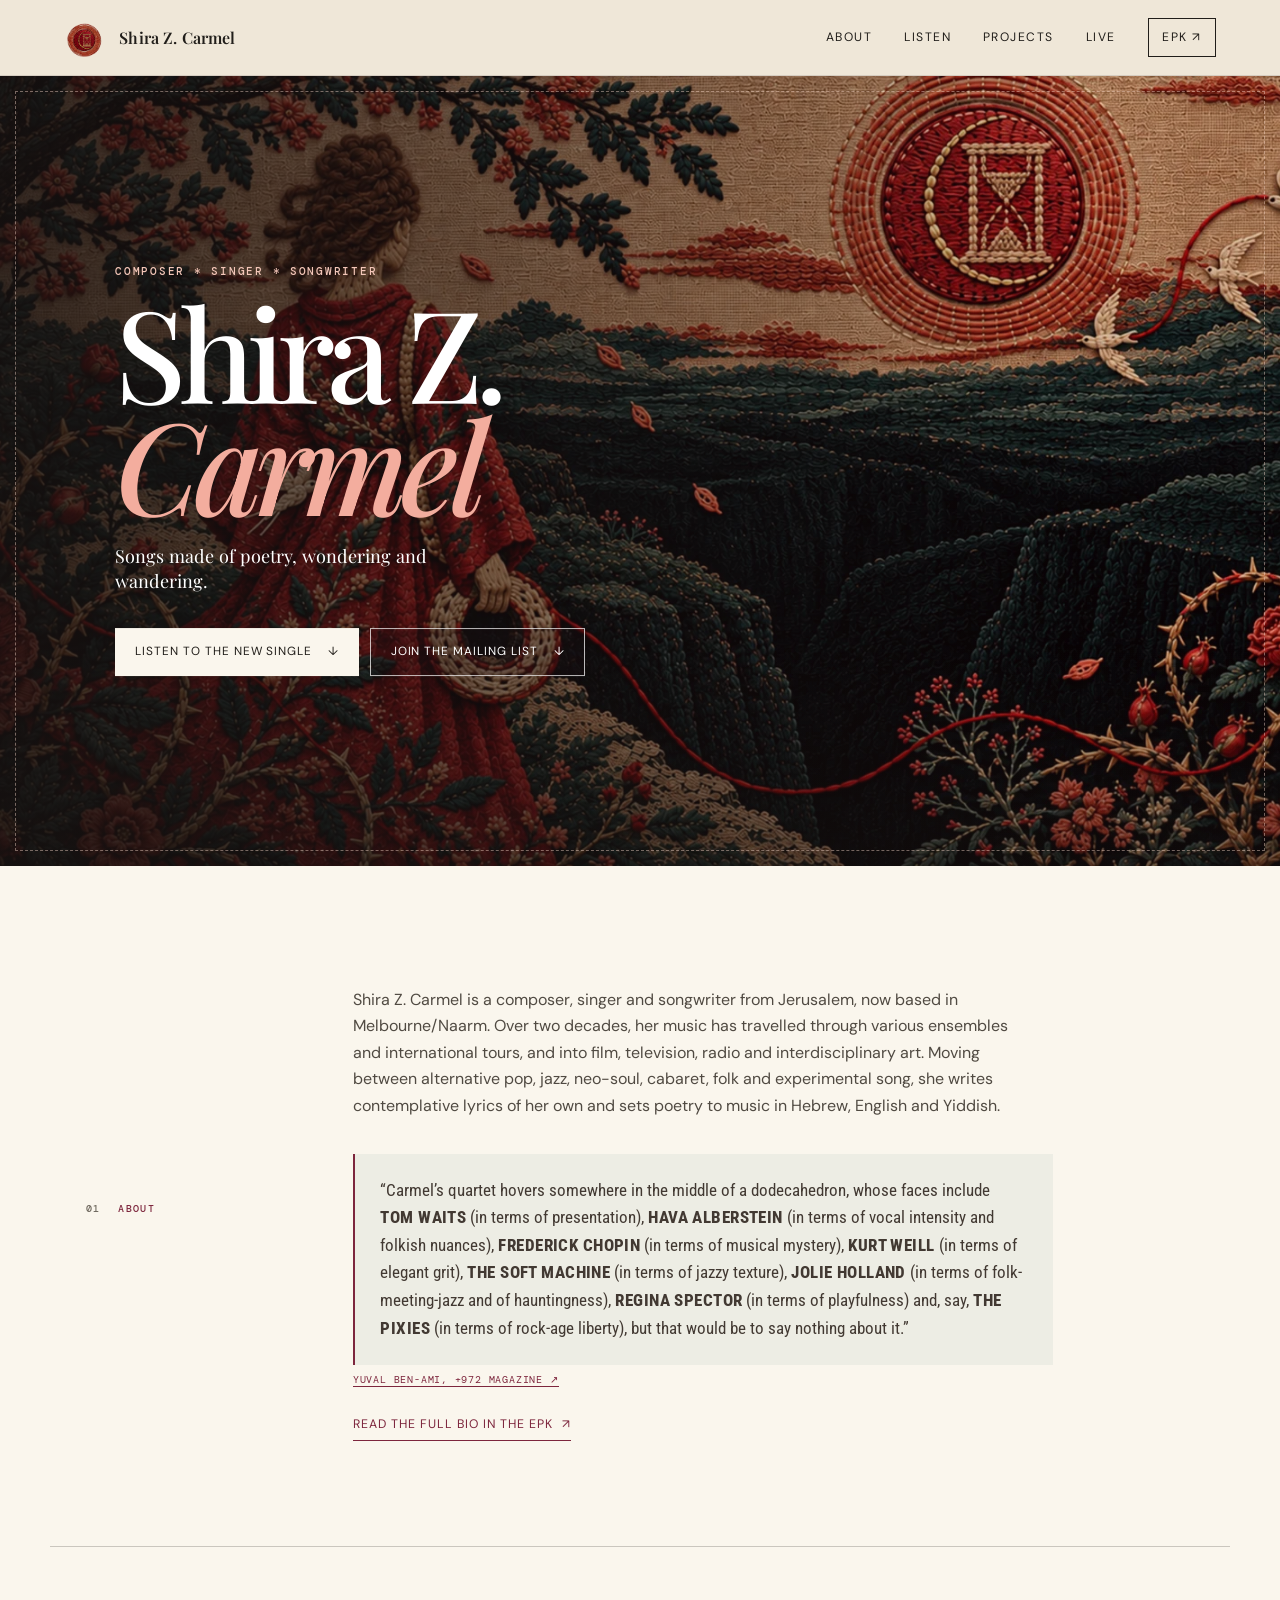
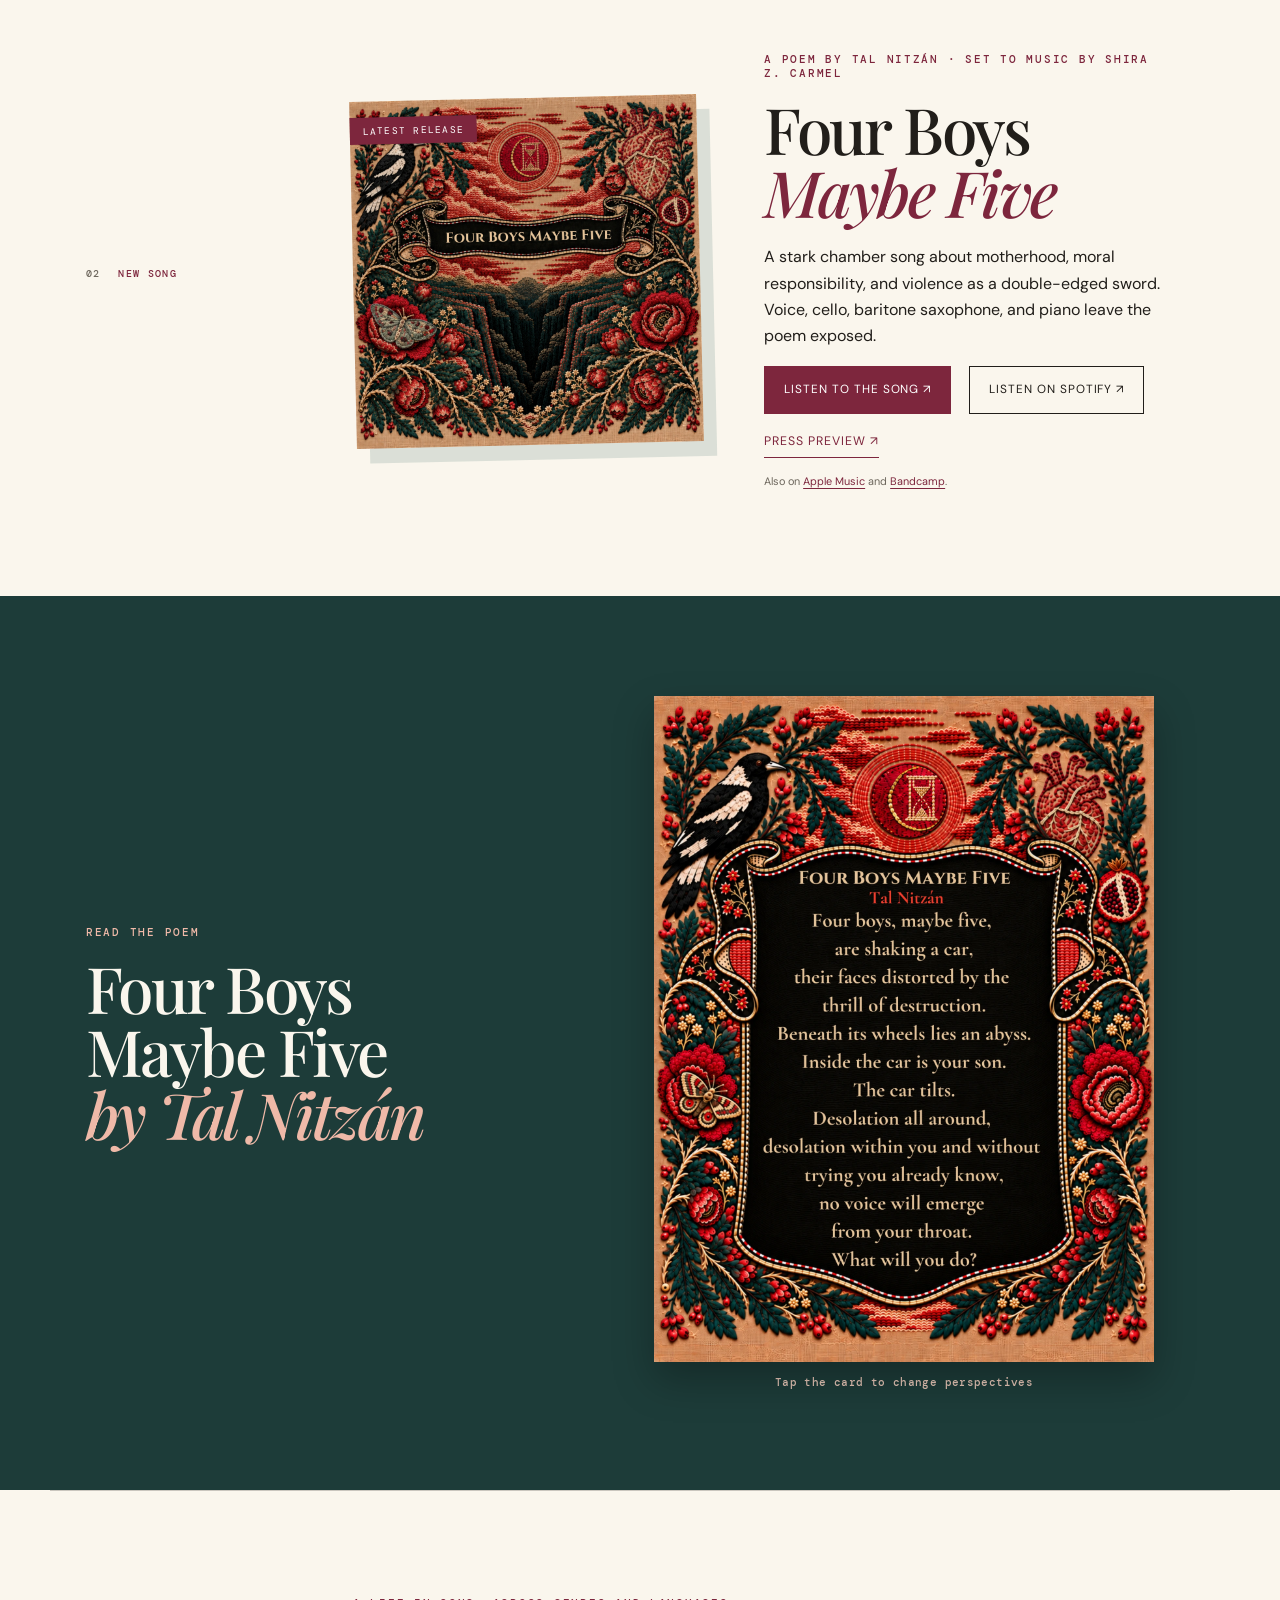
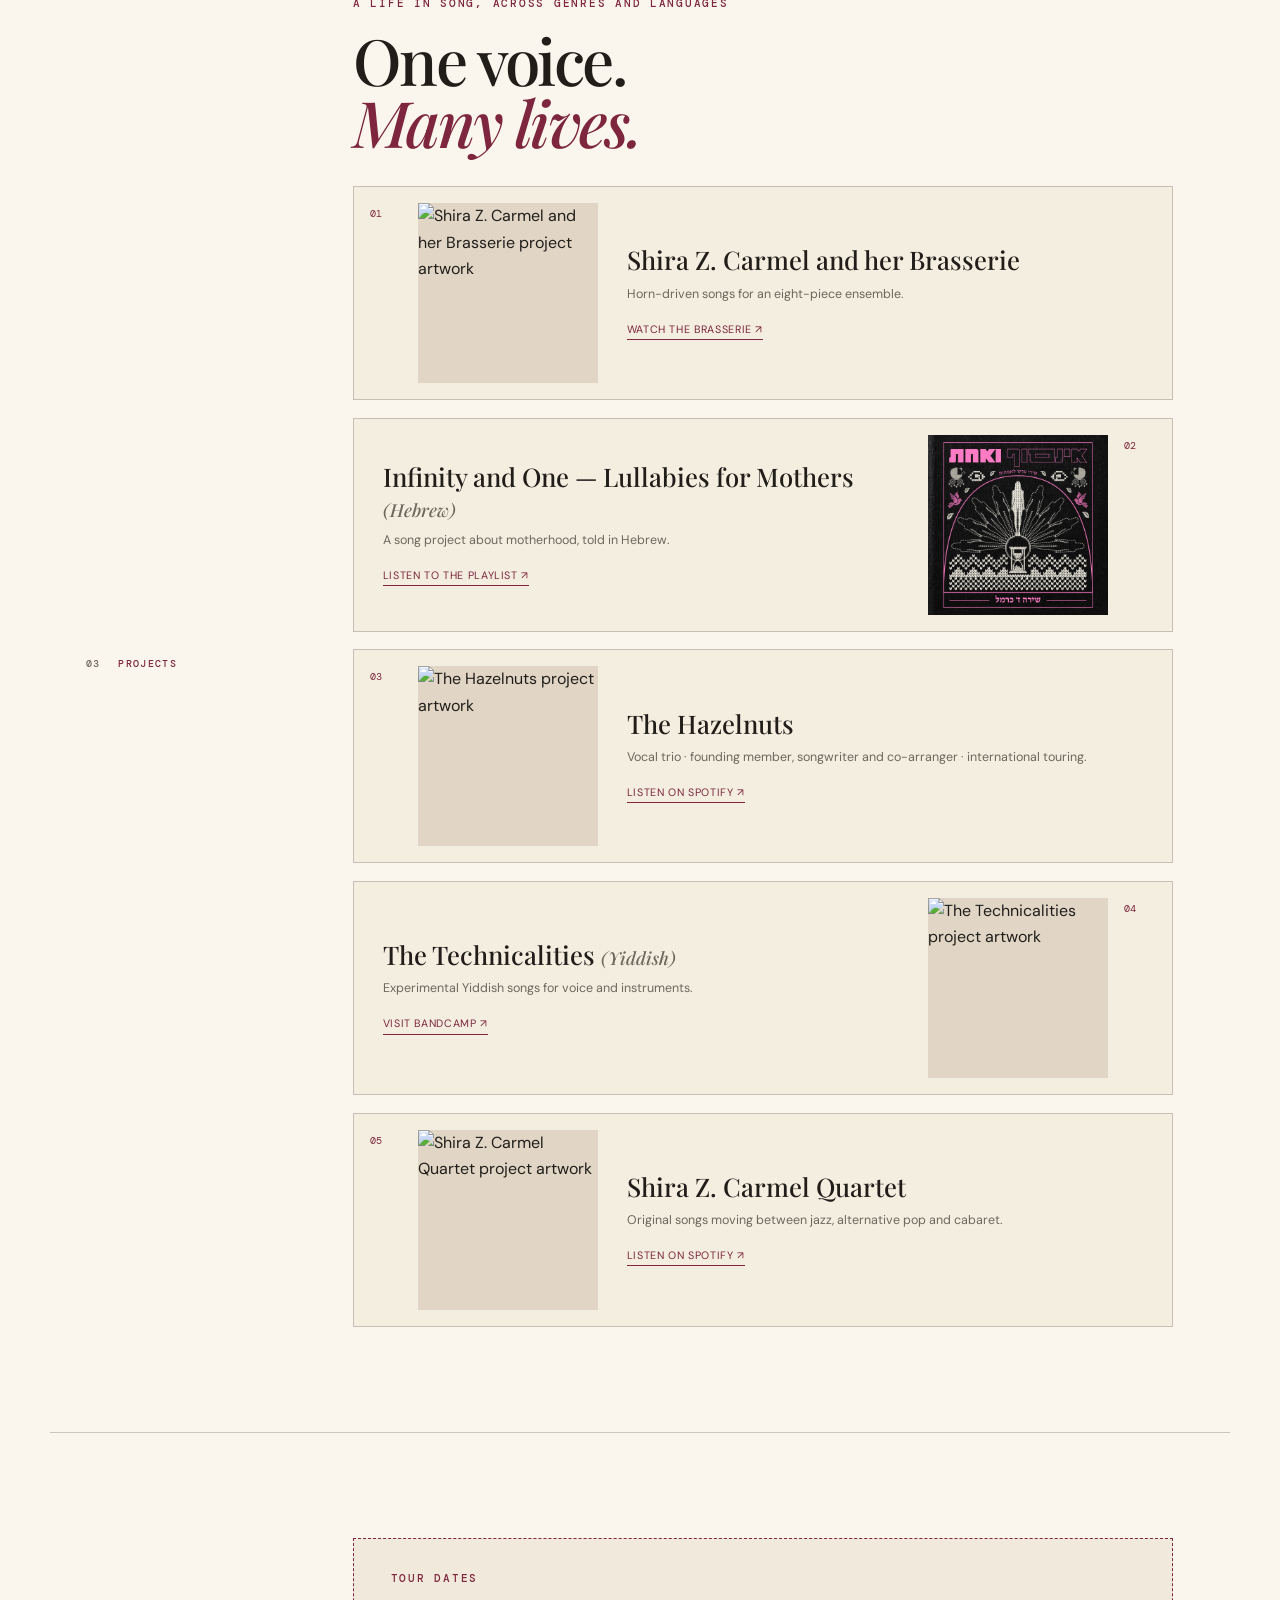
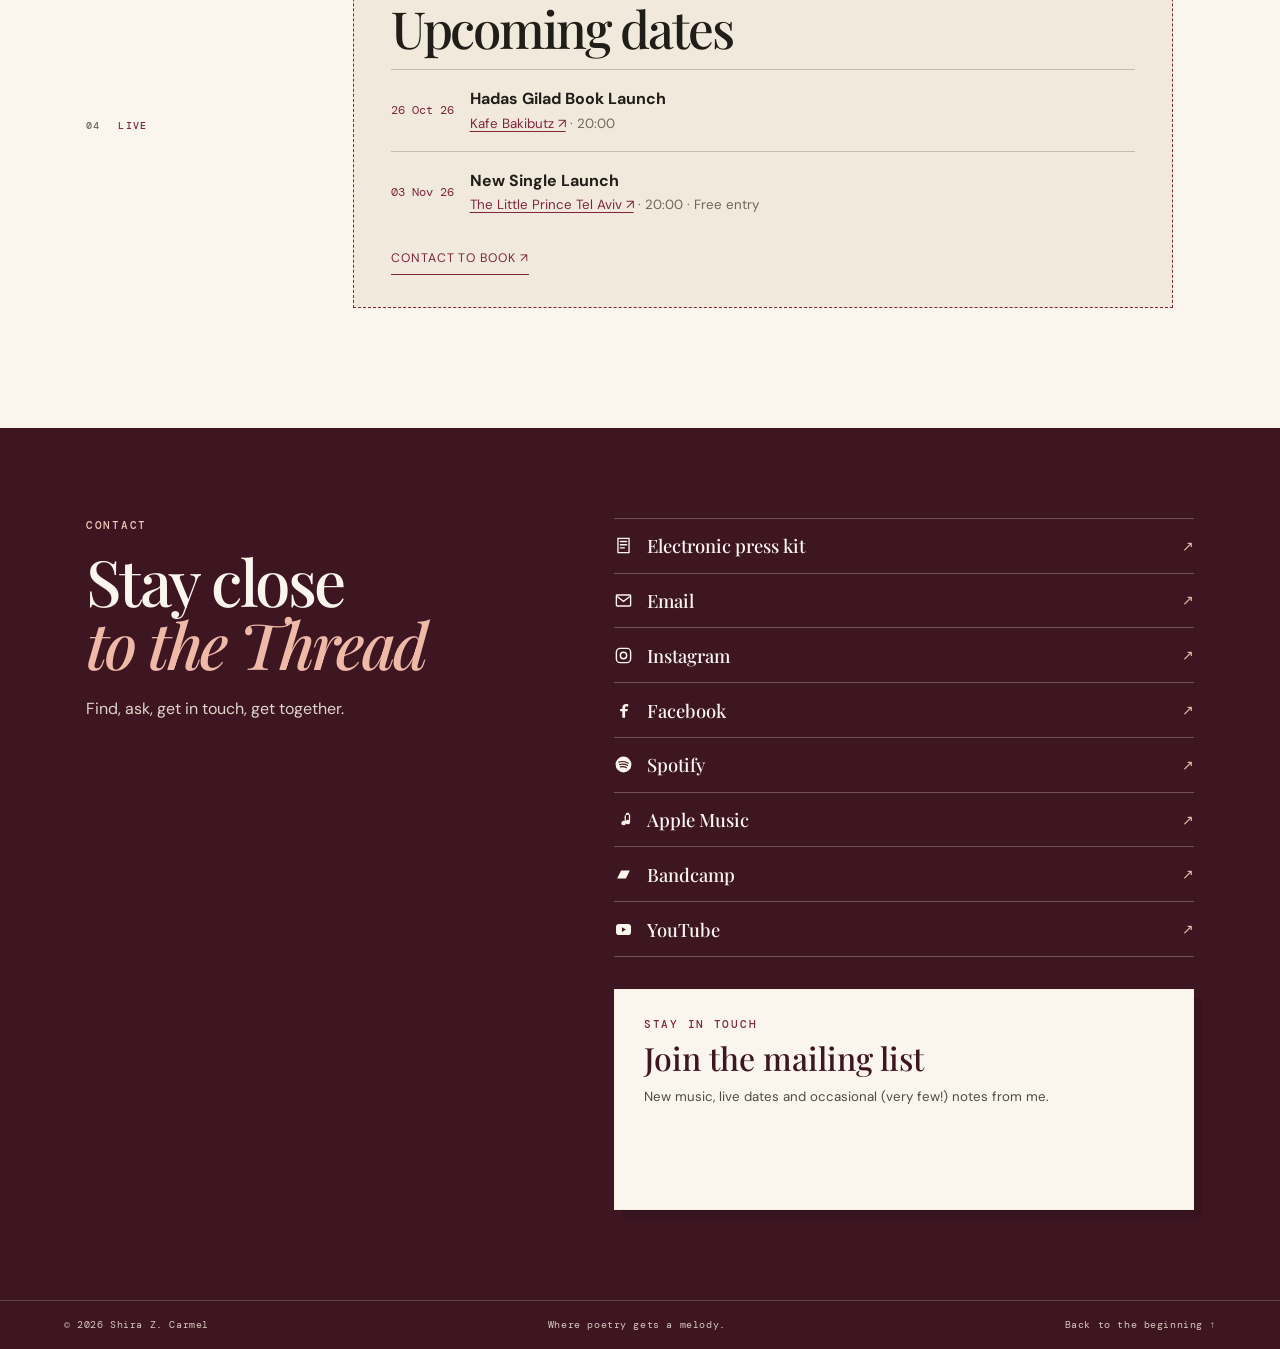
==== commit 9cb86be1: "Replace pre-save buttons with Listen to the song after release" ====
--- a/index.html
+++ b/index.html
@@ -70,7 +70,7 @@
             <p class="eyebrow">A poem by Tal Nitzán · Set to music by Shira Z. Carmel</p>
             <h2>Four Boys<br><em>Maybe Five</em></h2>
             <p>A stark chamber song about motherhood, moral responsibility, and violence as a double-edged sword. Voice, cello, baritone saxophone, and piano leave the poem exposed.</p>
-            <div class="button-row"><a class="button button-dark" href="https://too.fm/fbmf" target="_blank" rel="noreferrer">Pre-save the song ↗︎</a><a class="button button-light-ink" href="https://open.spotify.com/artist/2ndGjd3SoSe42MciHjOWFA" target="_blank" rel="noreferrer">Listen on Spotify ↗︎</a><a class="text-link" href="epk.html#press-preview">Press preview ↗︎</a></div>
+            <div class="button-row"><a class="button button-dark" href="https://too.fm/fbmf" target="_blank" rel="noreferrer">Listen to the song ↗︎</a><a class="button button-light-ink" href="https://open.spotify.com/artist/2ndGjd3SoSe42MciHjOWFA" target="_blank" rel="noreferrer">Listen on Spotify ↗︎</a><a class="text-link" href="epk.html#press-preview">Press preview ↗︎</a></div>
             <p class="small-note">Also on <a href="https://music.apple.com/il/artist/shira-z-carmel/1257025430" target="_blank" rel="noreferrer">Apple Music</a> and <a href="https://shiracarmel.bandcamp.com/" target="_blank" rel="noreferrer">Bandcamp</a>.</p>
           </div>
         </div>
--- a/style.css
+++ b/style.css
@@ -60,3 +60,5 @@
   .closing-details{width:100%}
   .newsletter-signup{padding:1.25rem}
 }
+
+.epk-cover .hebrew-downloads{margin-top:1.1rem;justify-content:flex-end}.epk-cover .hebrew-downloads .button{letter-spacing:normal;text-transform:none}
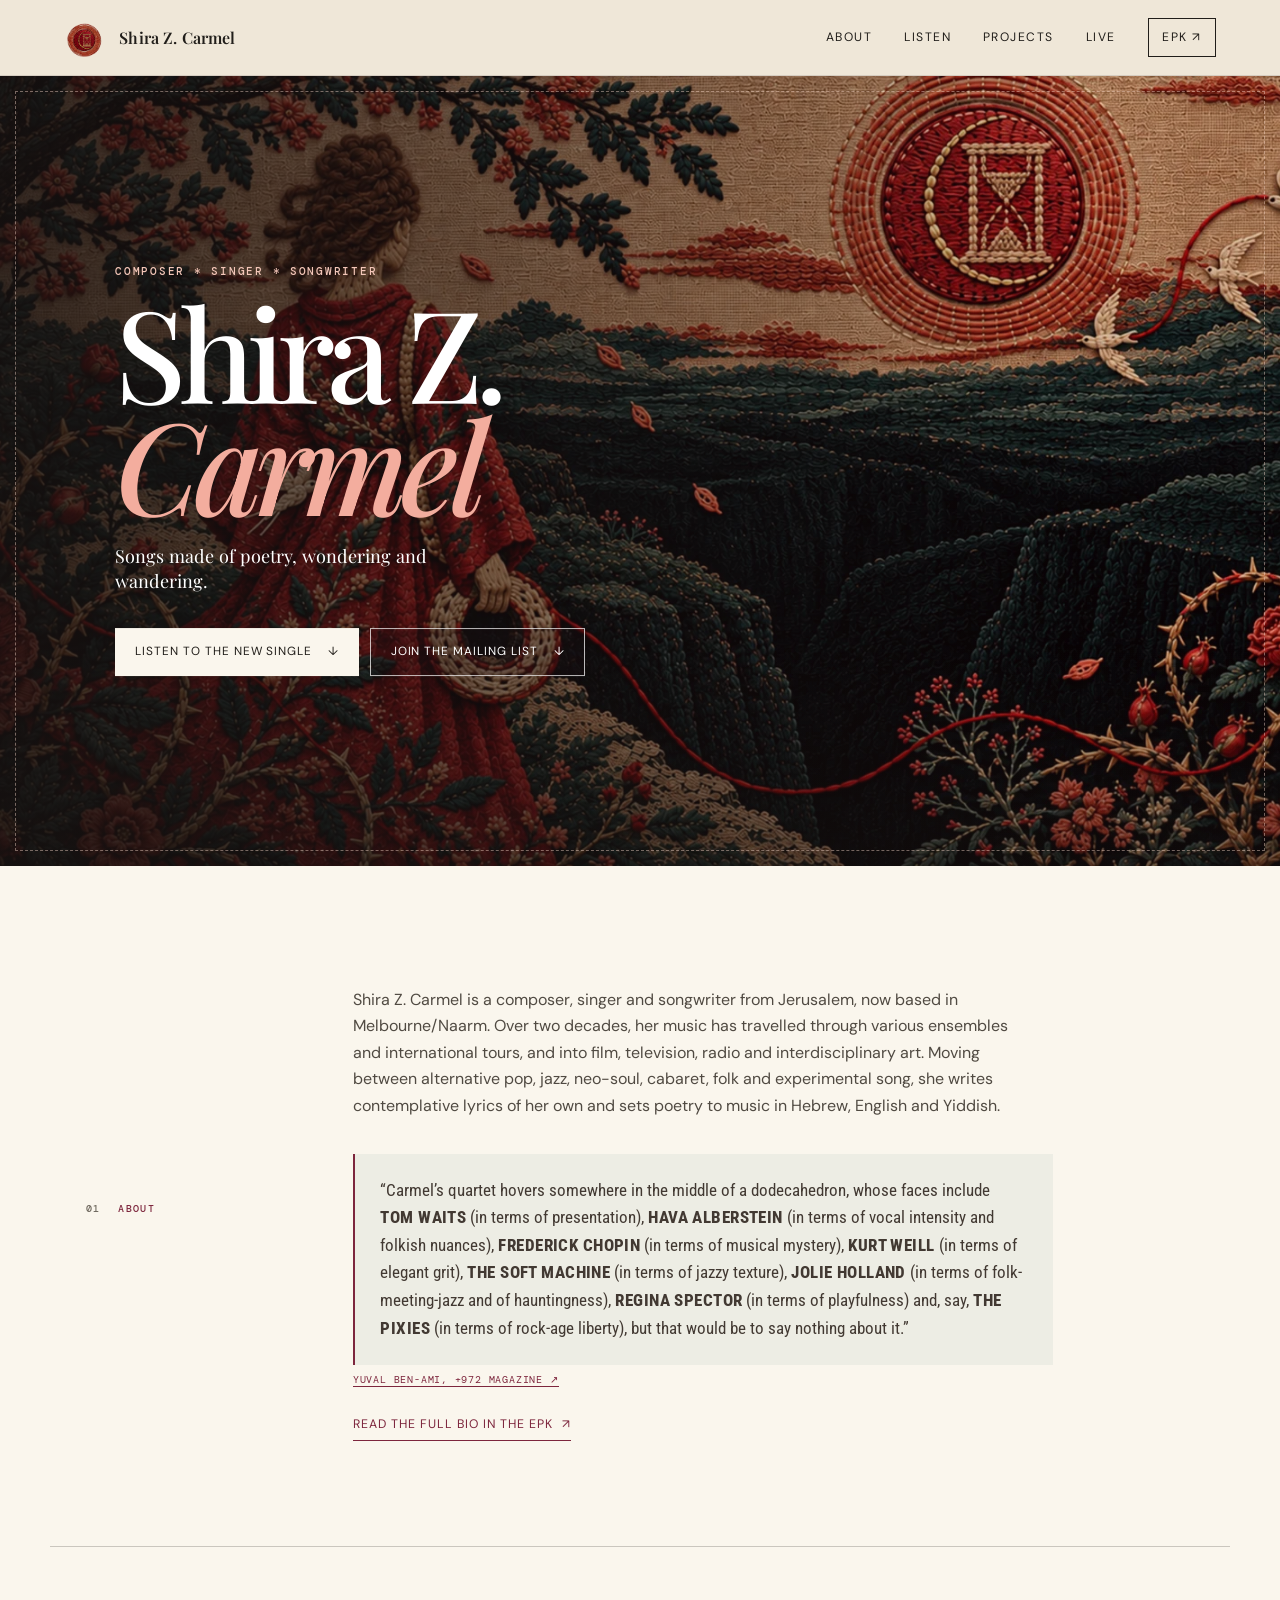
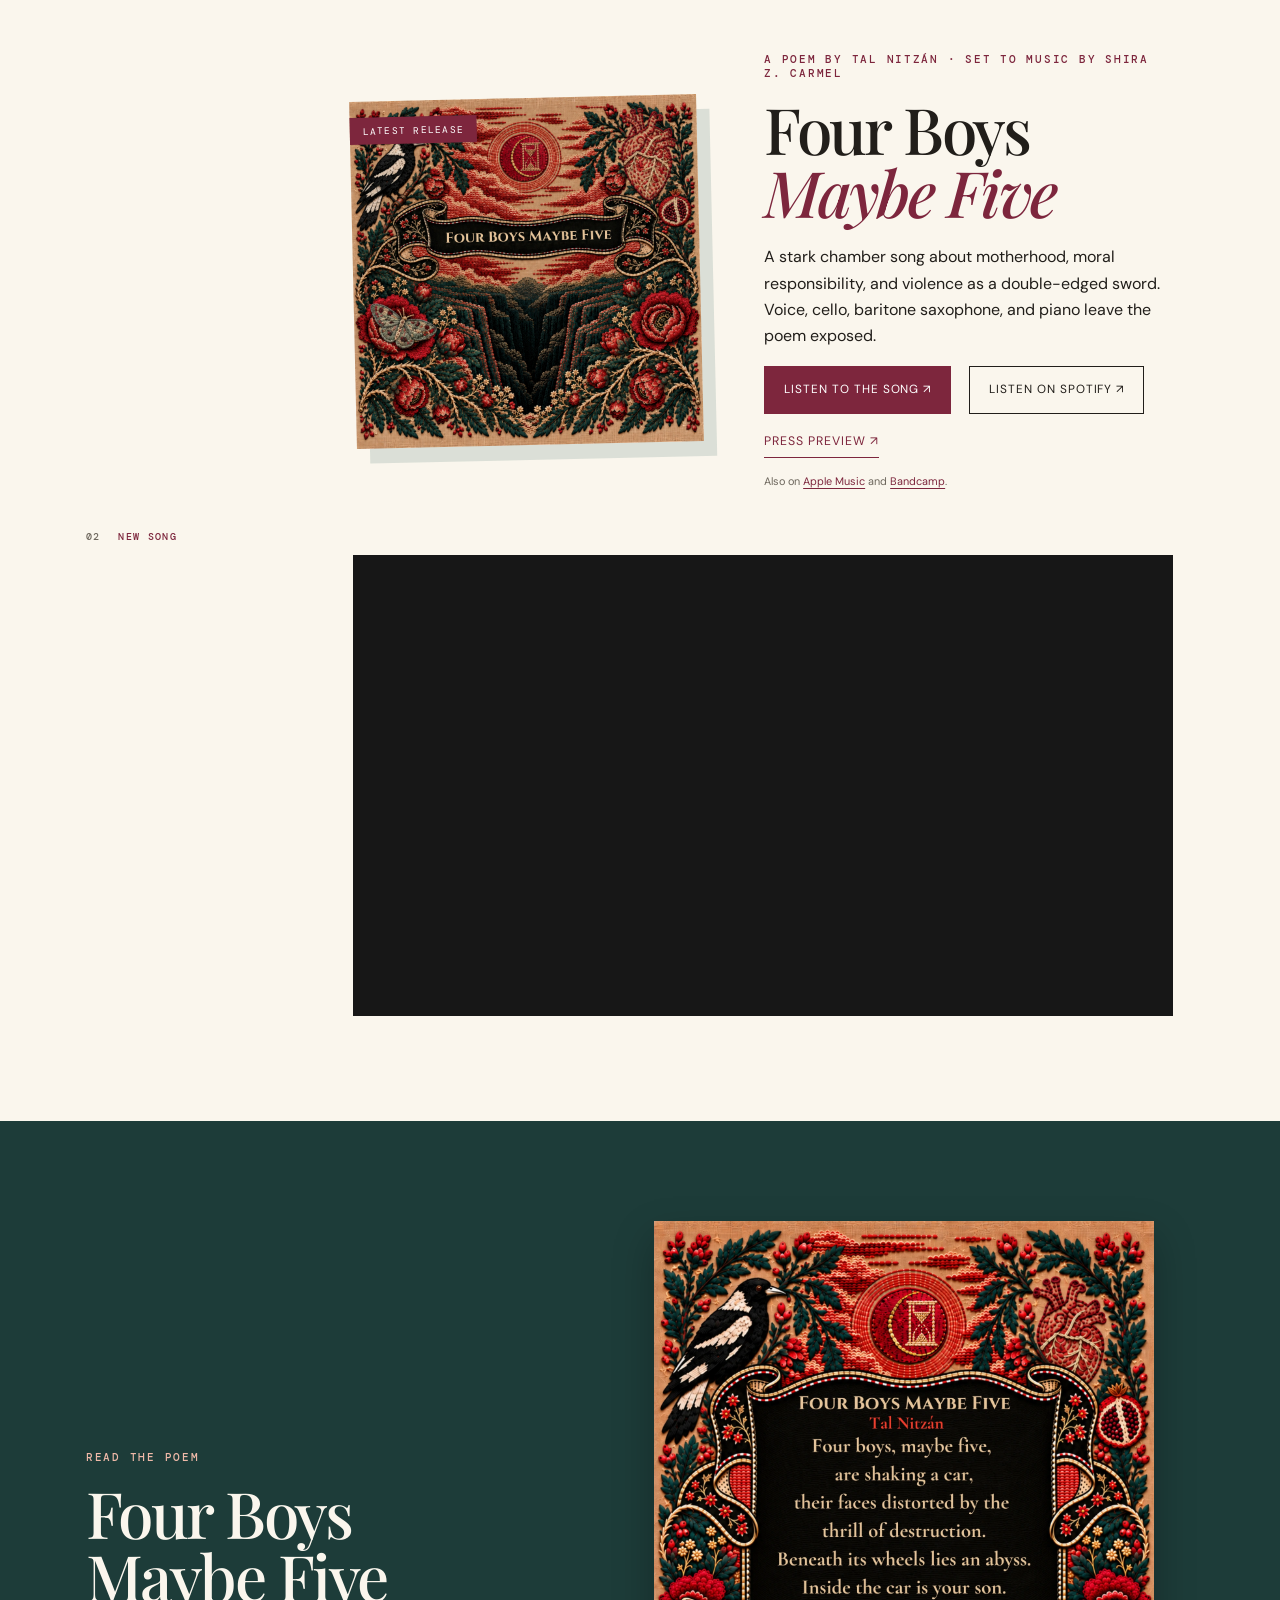
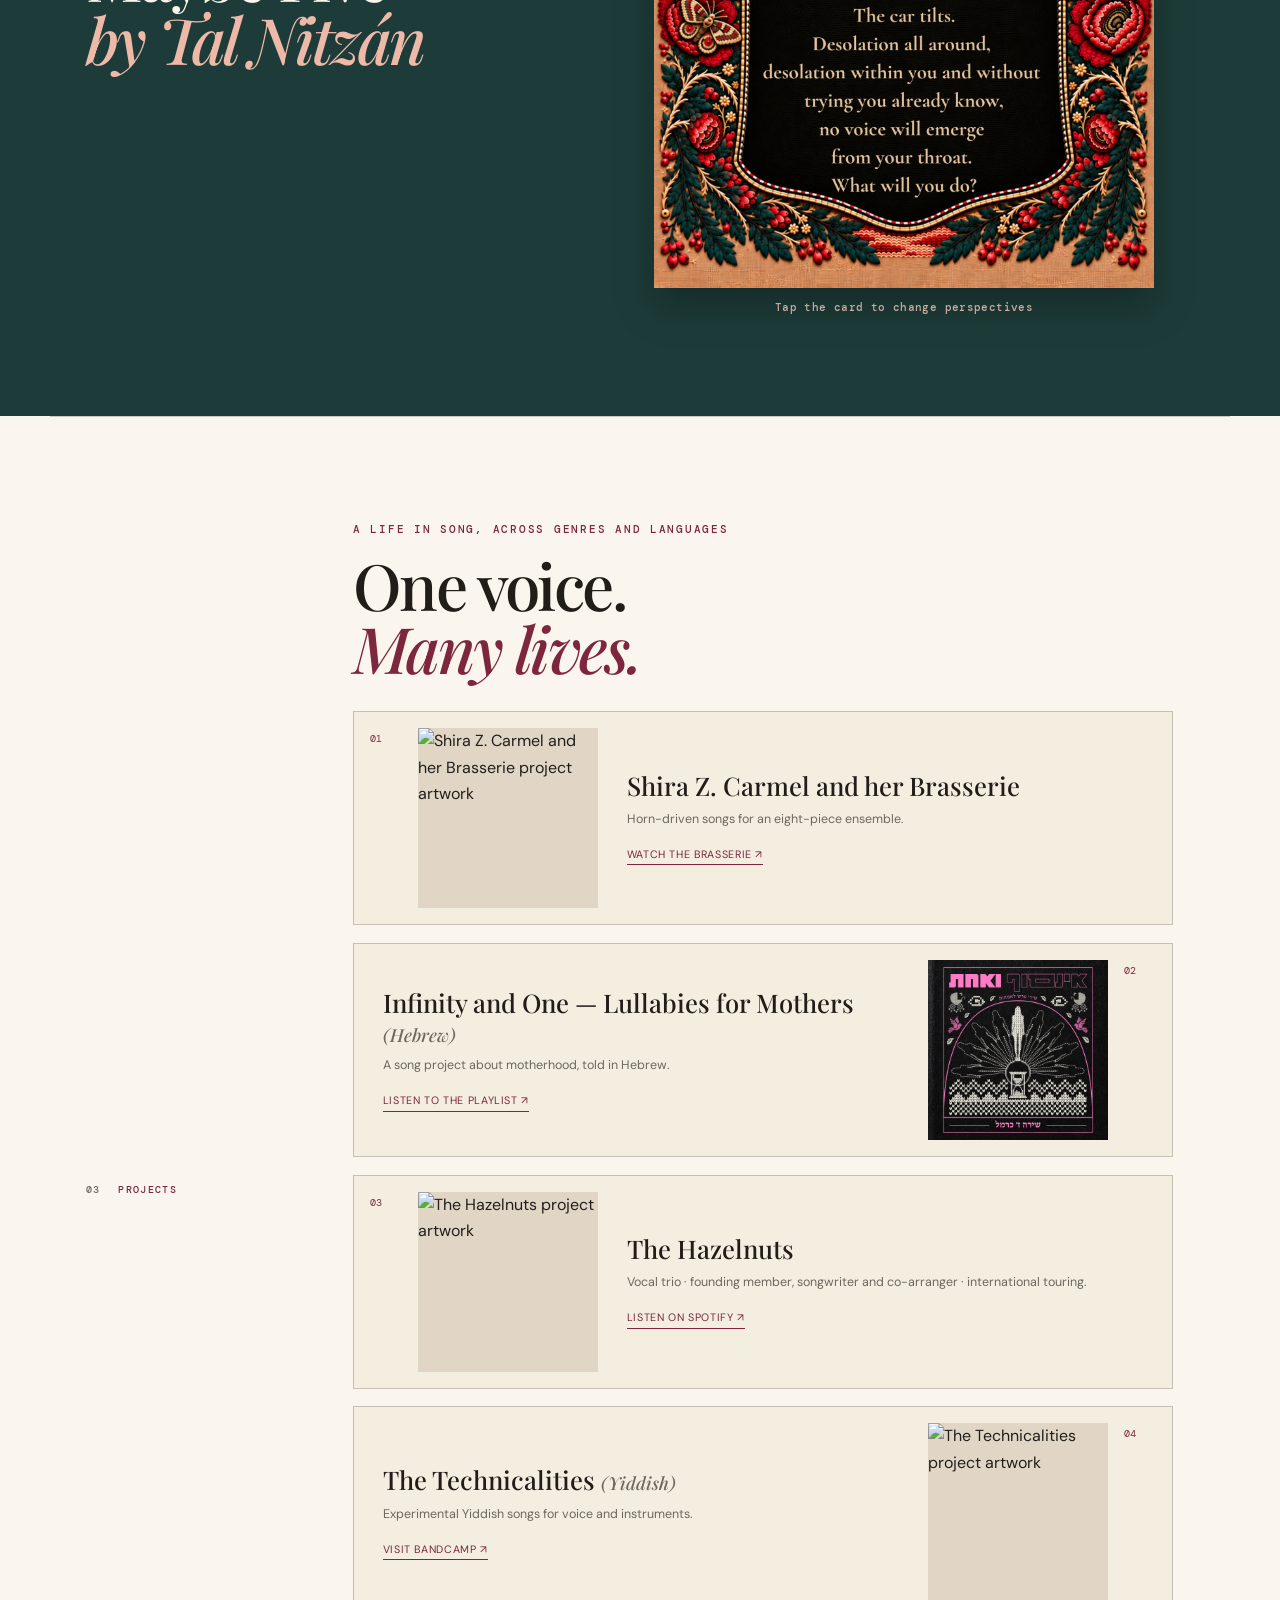
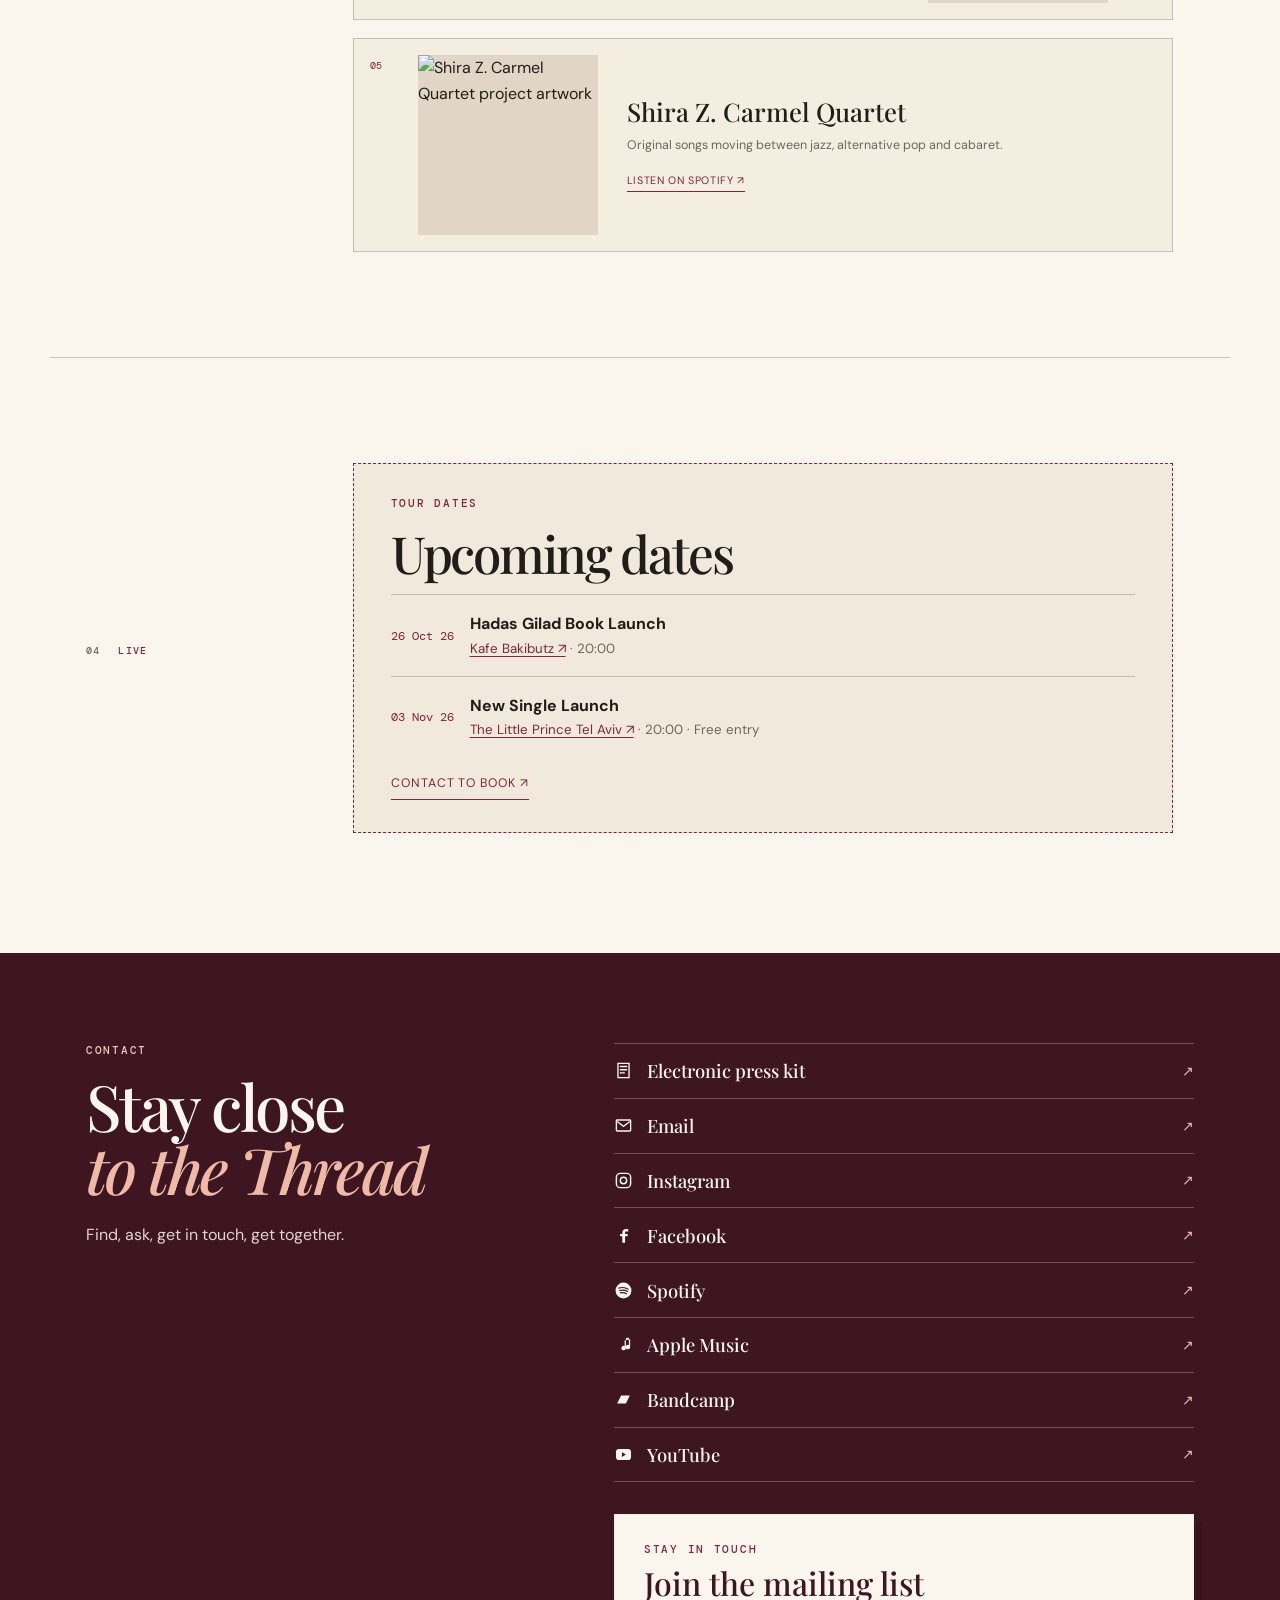
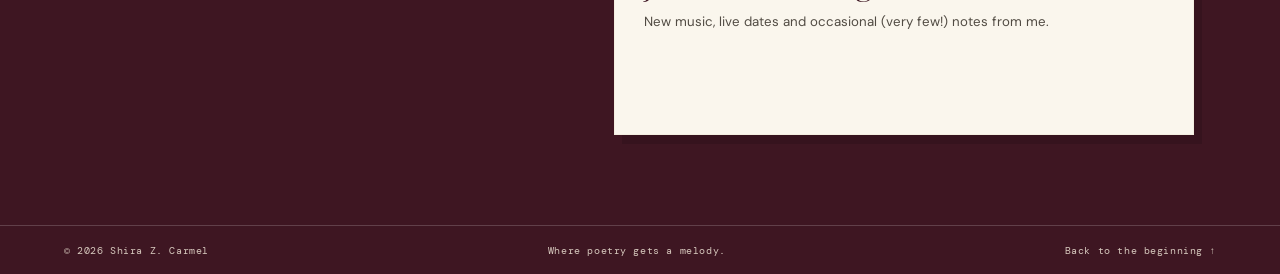
==== commit 5ac1f0d0: "Embed Four Boys Maybe Five video in the new song section" ====
--- a/index.html
+++ b/index.html
@@ -72,6 +72,9 @@
             <p>A stark chamber song about motherhood, moral responsibility, and violence as a double-edged sword. Voice, cello, baritone saxophone, and piano leave the poem exposed.</p>
             <div class="button-row"><a class="button button-dark" href="https://too.fm/fbmf" target="_blank" rel="noreferrer">Listen to the song ↗︎</a><a class="button button-light-ink" href="https://open.spotify.com/artist/2ndGjd3SoSe42MciHjOWFA" target="_blank" rel="noreferrer">Listen on Spotify ↗︎</a><a class="text-link" href="epk.html#press-preview">Press preview ↗︎</a></div>
             <p class="small-note">Also on <a href="https://music.apple.com/il/artist/shira-z-carmel/1257025430" target="_blank" rel="noreferrer">Apple Music</a> and <a href="https://shiracarmel.bandcamp.com/" target="_blank" rel="noreferrer">Bandcamp</a>.</p>
+          </div>
+          <div class="new-song-video" style="grid-column:1 / -1;width:100%;aspect-ratio:16 / 9;background:#171717">
+            <iframe src="https://www.youtube-nocookie.com/embed/NtXNhtubljQ" title="Shira Z. Carmel — Four Boys Maybe Five" loading="lazy" style="display:block;width:100%;height:100%;border:0" allow="accelerometer; autoplay; clipboard-write; encrypted-media; gyroscope; picture-in-picture; web-share" referrerpolicy="strict-origin-when-cross-origin" allowfullscreen></iframe>
           </div>
         </div>
       </section>
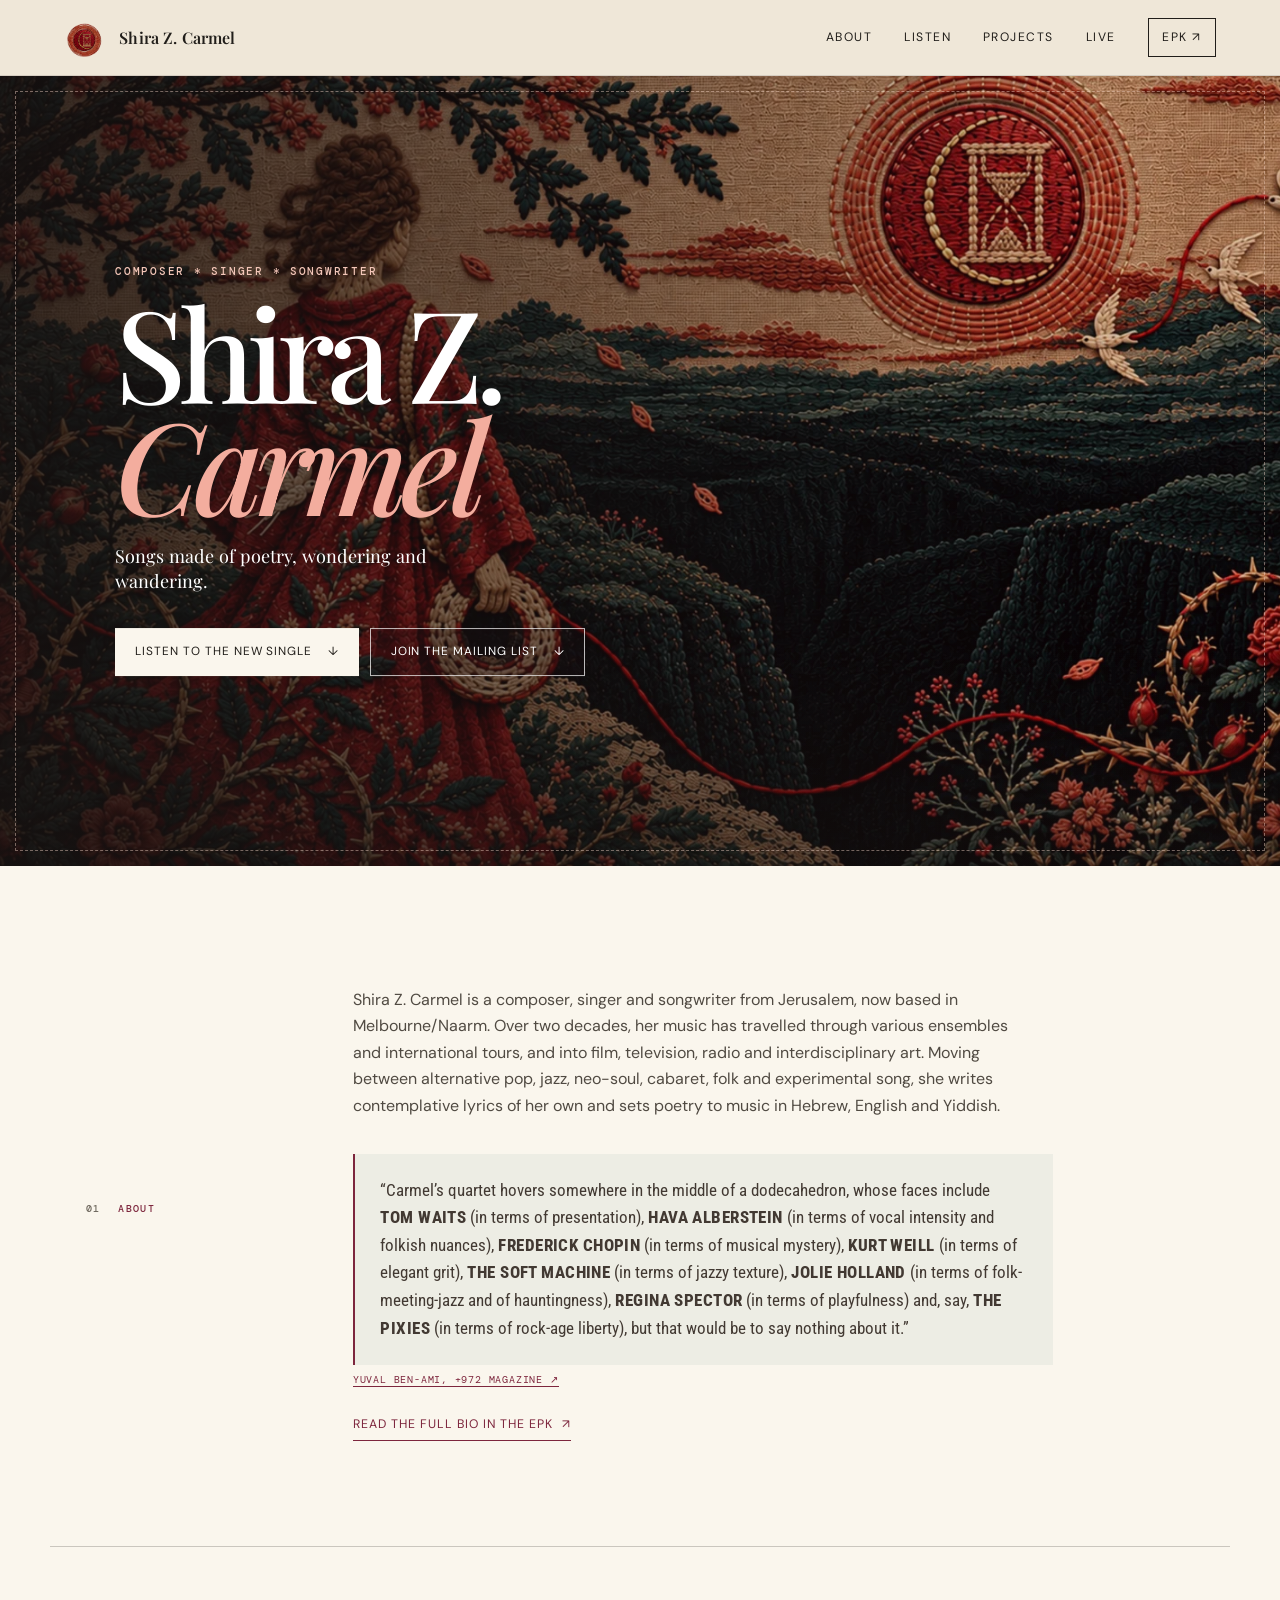
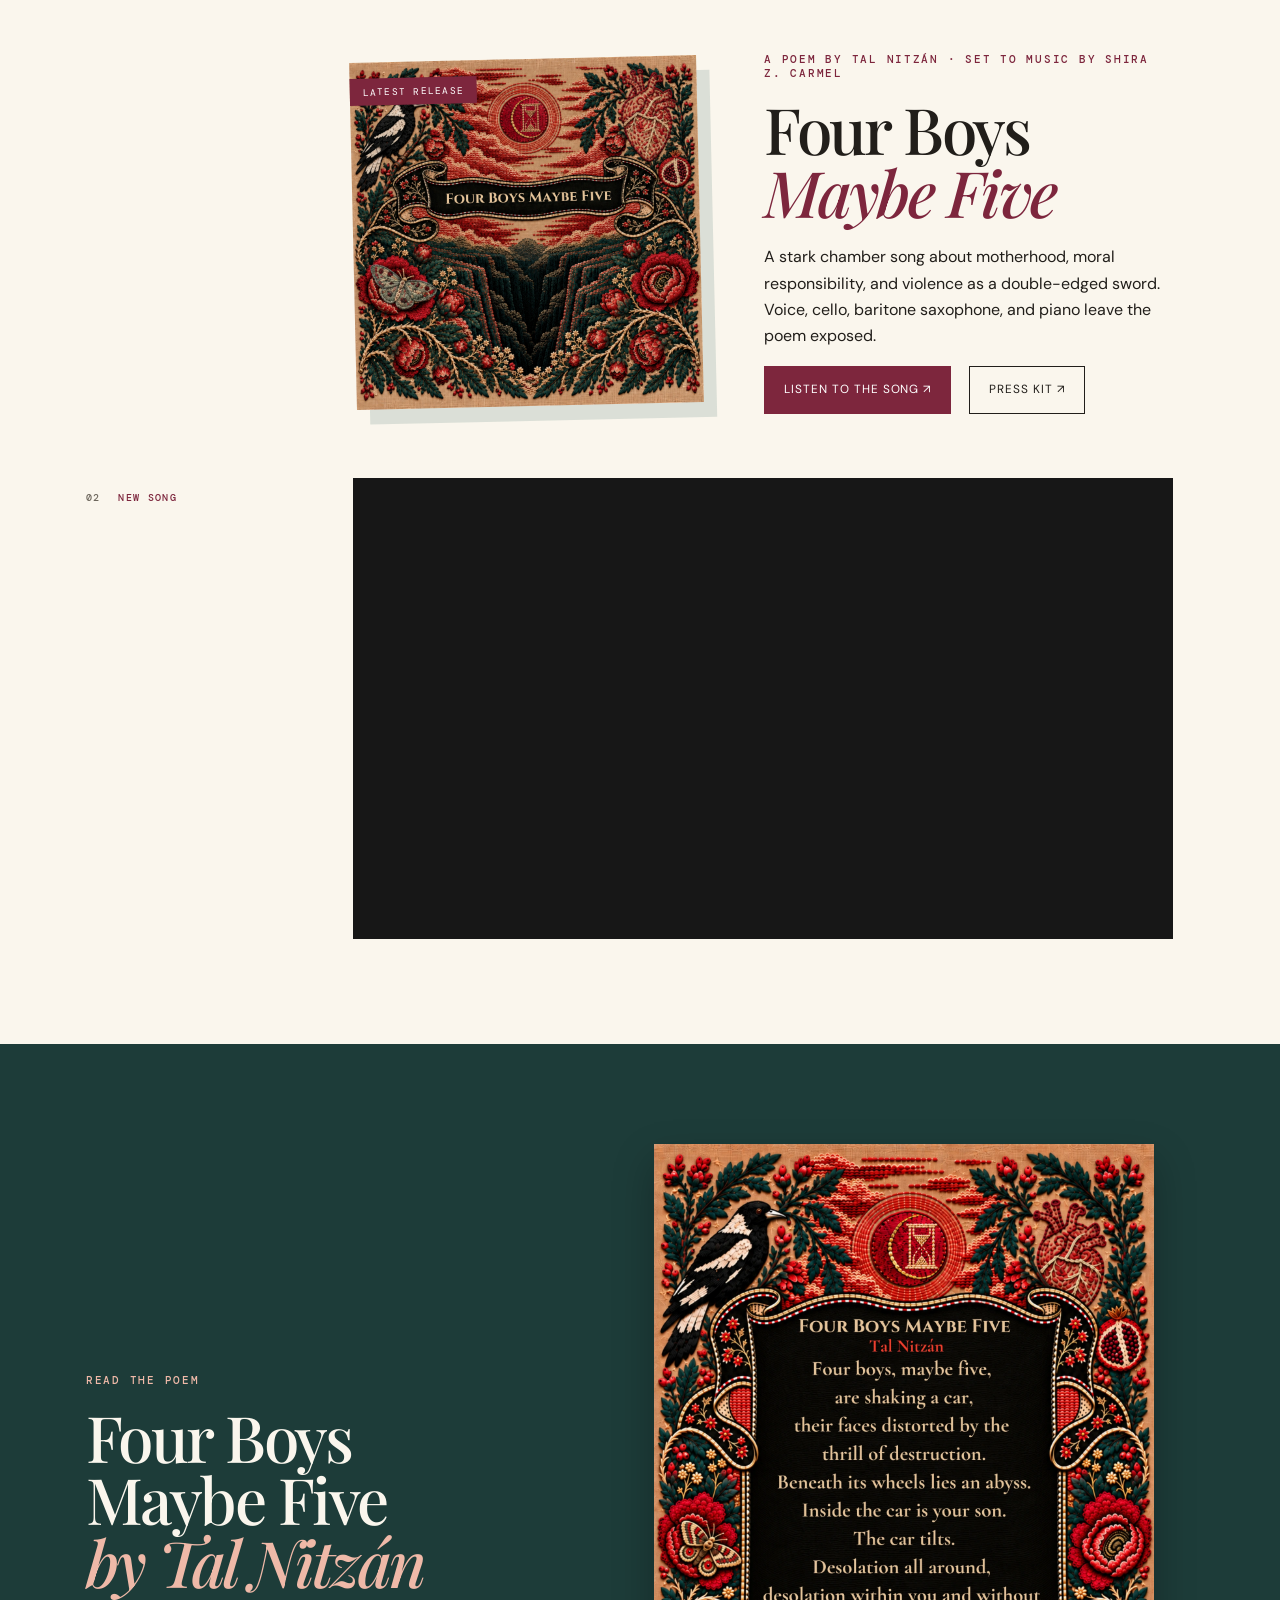
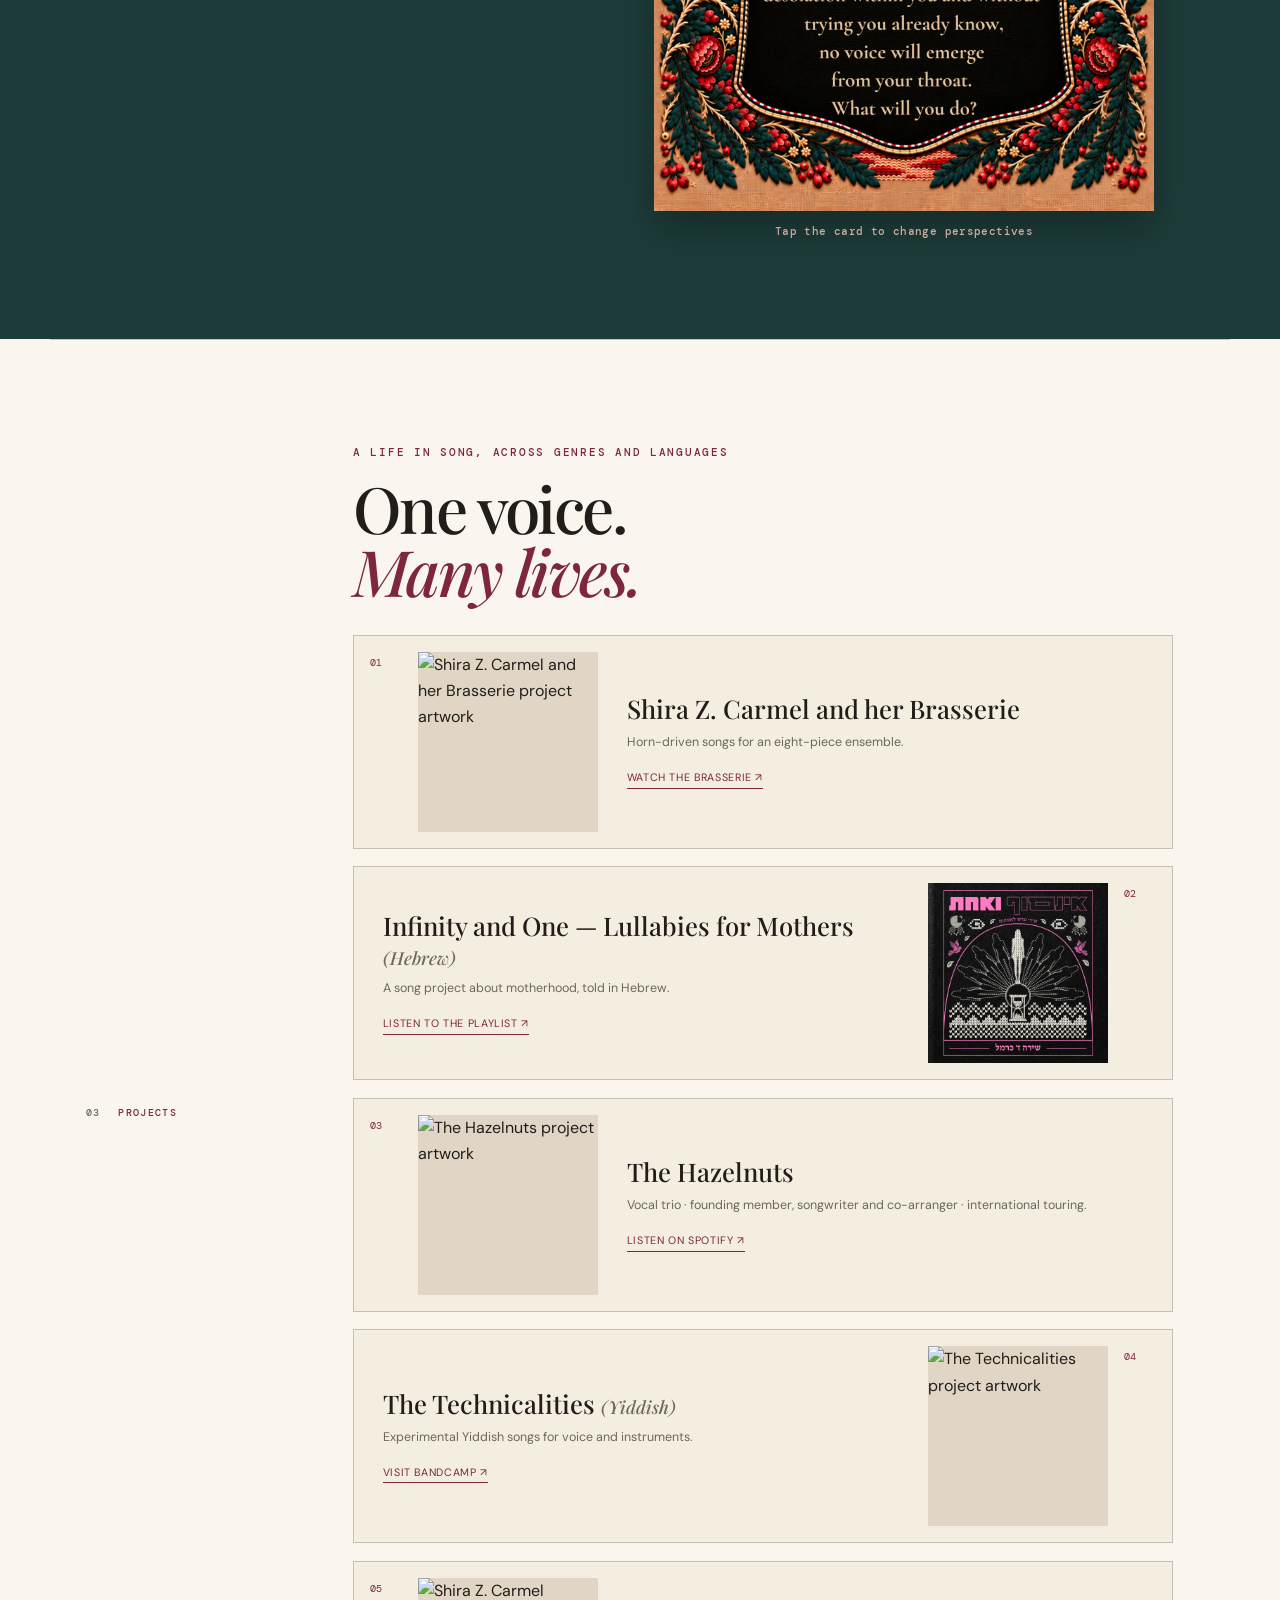
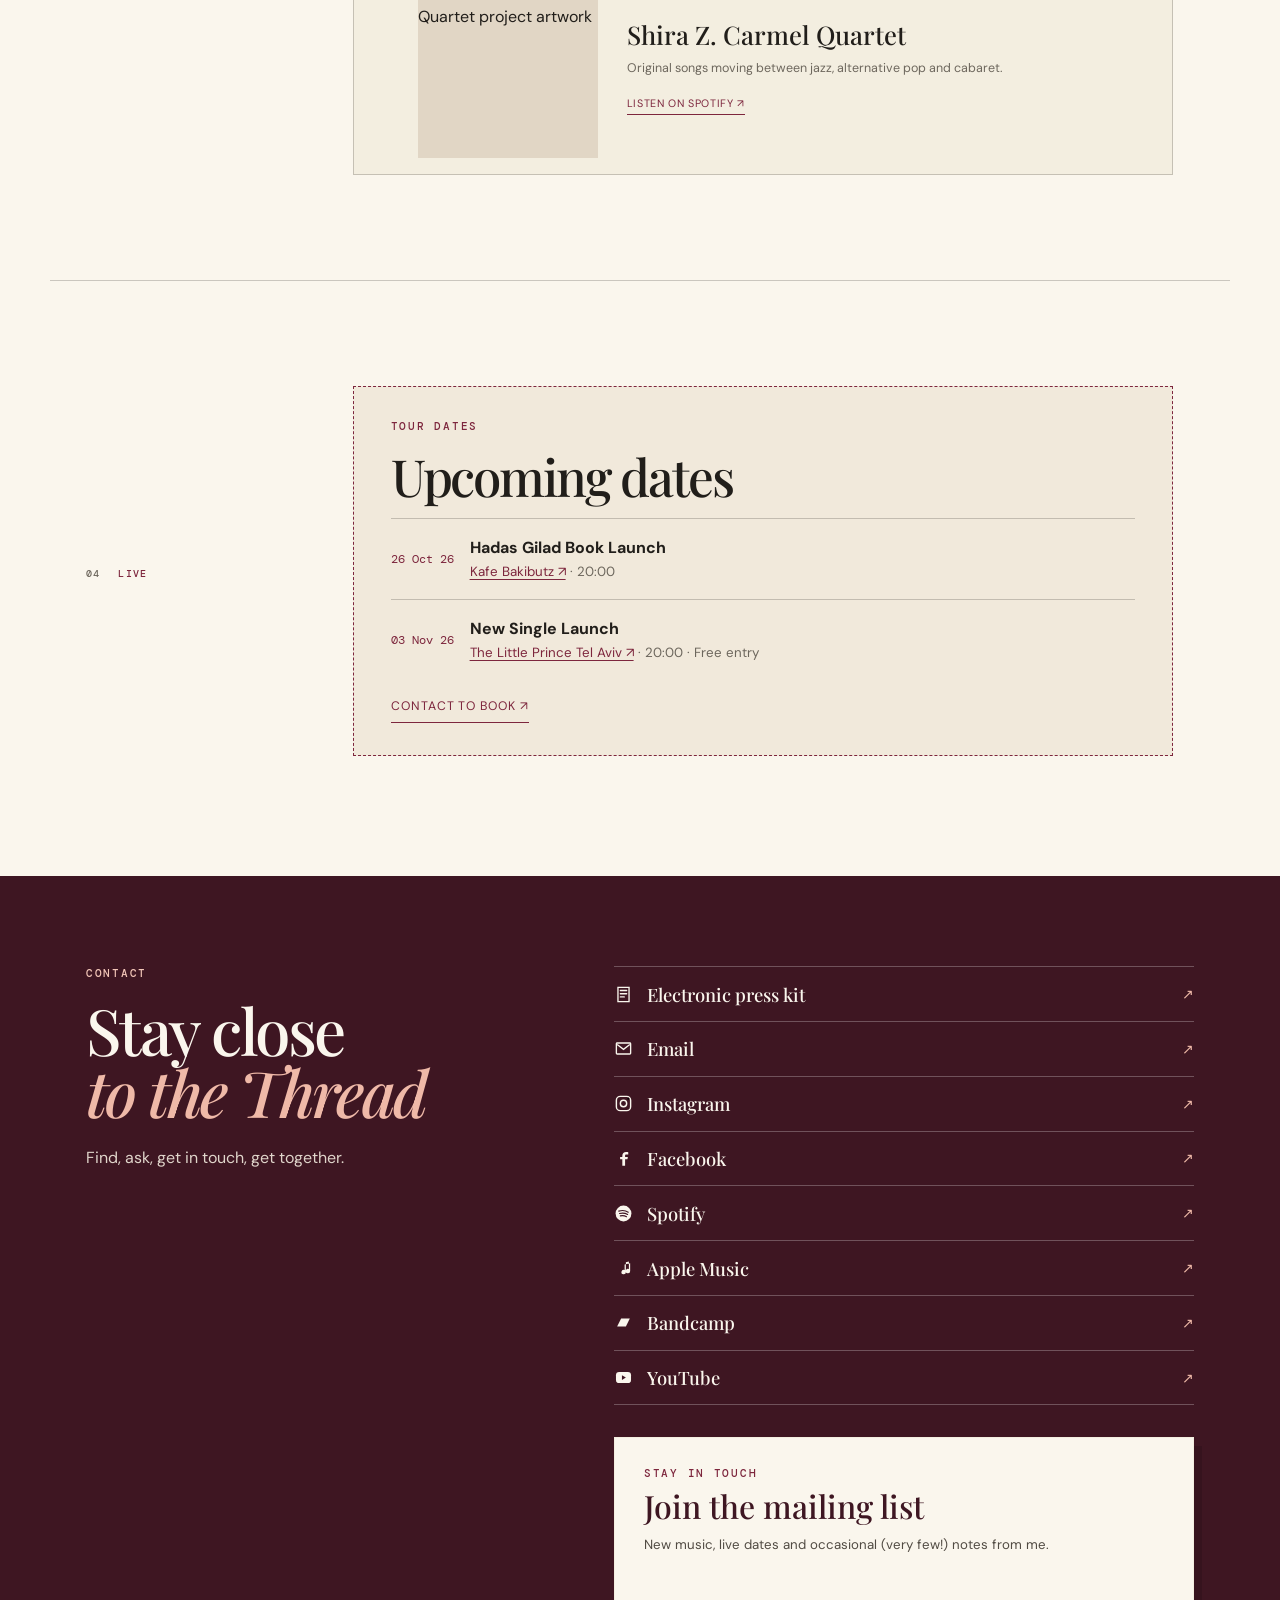
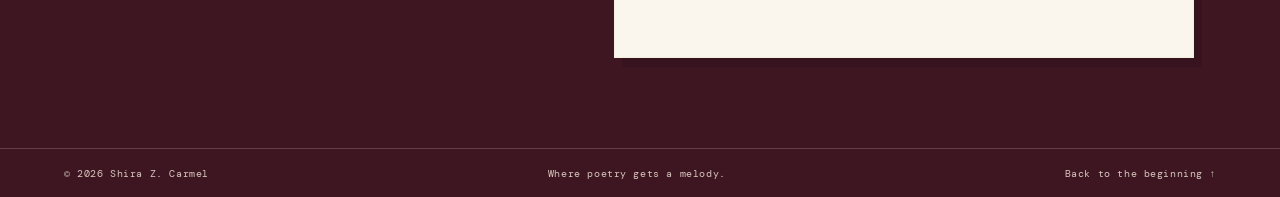
==== commit 752a2d69: "Simplify new song actions to Listen to the song and Press Kit" ====
--- a/index.html
+++ b/index.html
@@ -70,8 +70,7 @@
             <p class="eyebrow">A poem by Tal Nitzán · Set to music by Shira Z. Carmel</p>
             <h2>Four Boys<br><em>Maybe Five</em></h2>
             <p>A stark chamber song about motherhood, moral responsibility, and violence as a double-edged sword. Voice, cello, baritone saxophone, and piano leave the poem exposed.</p>
-            <div class="button-row"><a class="button button-dark" href="https://too.fm/fbmf" target="_blank" rel="noreferrer">Listen to the song ↗︎</a><a class="button button-light-ink" href="https://open.spotify.com/artist/2ndGjd3SoSe42MciHjOWFA" target="_blank" rel="noreferrer">Listen on Spotify ↗︎</a><a class="text-link" href="epk.html#press-preview">Press preview ↗︎</a></div>
-            <p class="small-note">Also on <a href="https://music.apple.com/il/artist/shira-z-carmel/1257025430" target="_blank" rel="noreferrer">Apple Music</a> and <a href="https://shiracarmel.bandcamp.com/" target="_blank" rel="noreferrer">Bandcamp</a>.</p>
+            <div class="button-row"><a class="button button-dark" href="https://too.fm/fbmf" target="_blank" rel="noreferrer">Listen to the song ↗︎</a><a class="button button-light-ink" href="epk.html">Press Kit ↗︎</a></div>
           </div>
           <div class="new-song-video" style="grid-column:1 / -1;width:100%;aspect-ratio:16 / 9;background:#171717">
             <iframe src="https://www.youtube-nocookie.com/embed/NtXNhtubljQ" title="Shira Z. Carmel — Four Boys Maybe Five" loading="lazy" style="display:block;width:100%;height:100%;border:0" allow="accelerometer; autoplay; clipboard-write; encrypted-media; gyroscope; picture-in-picture; web-share" referrerpolicy="strict-origin-when-cross-origin" allowfullscreen></iframe>
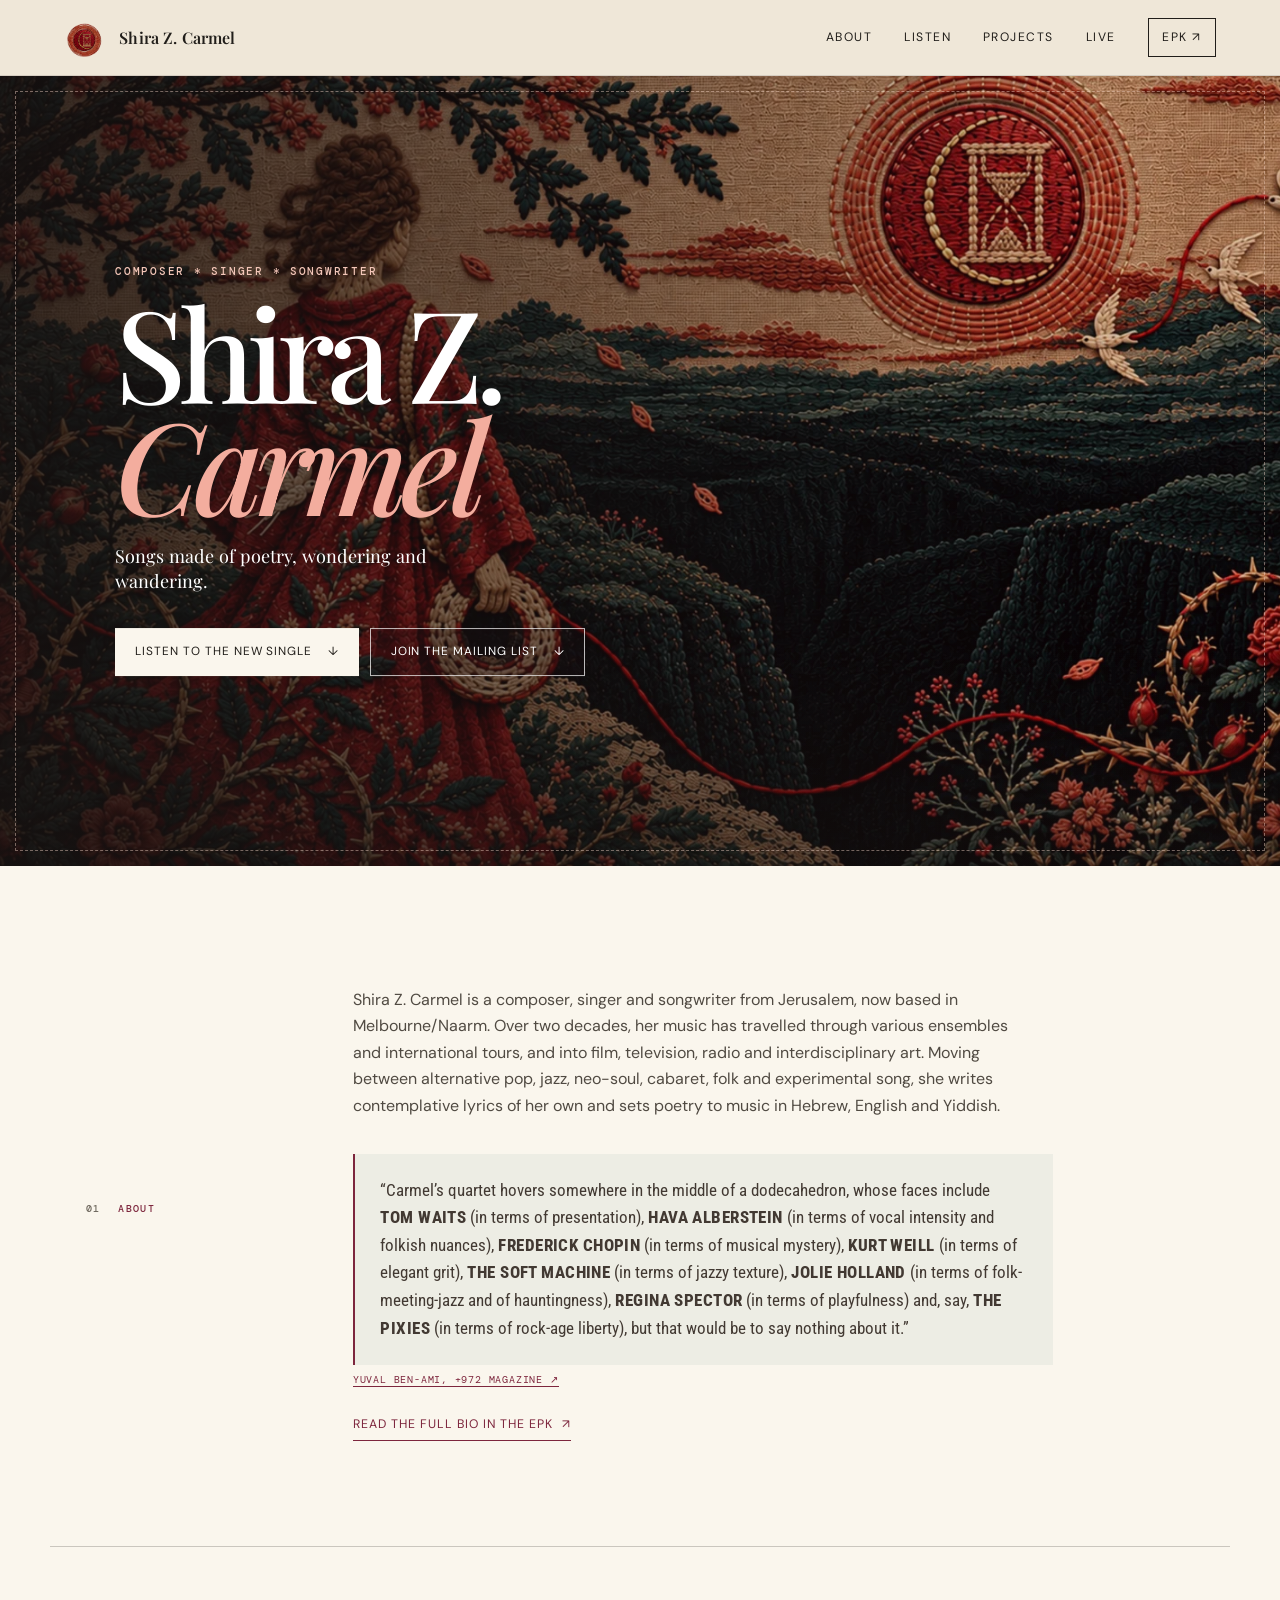
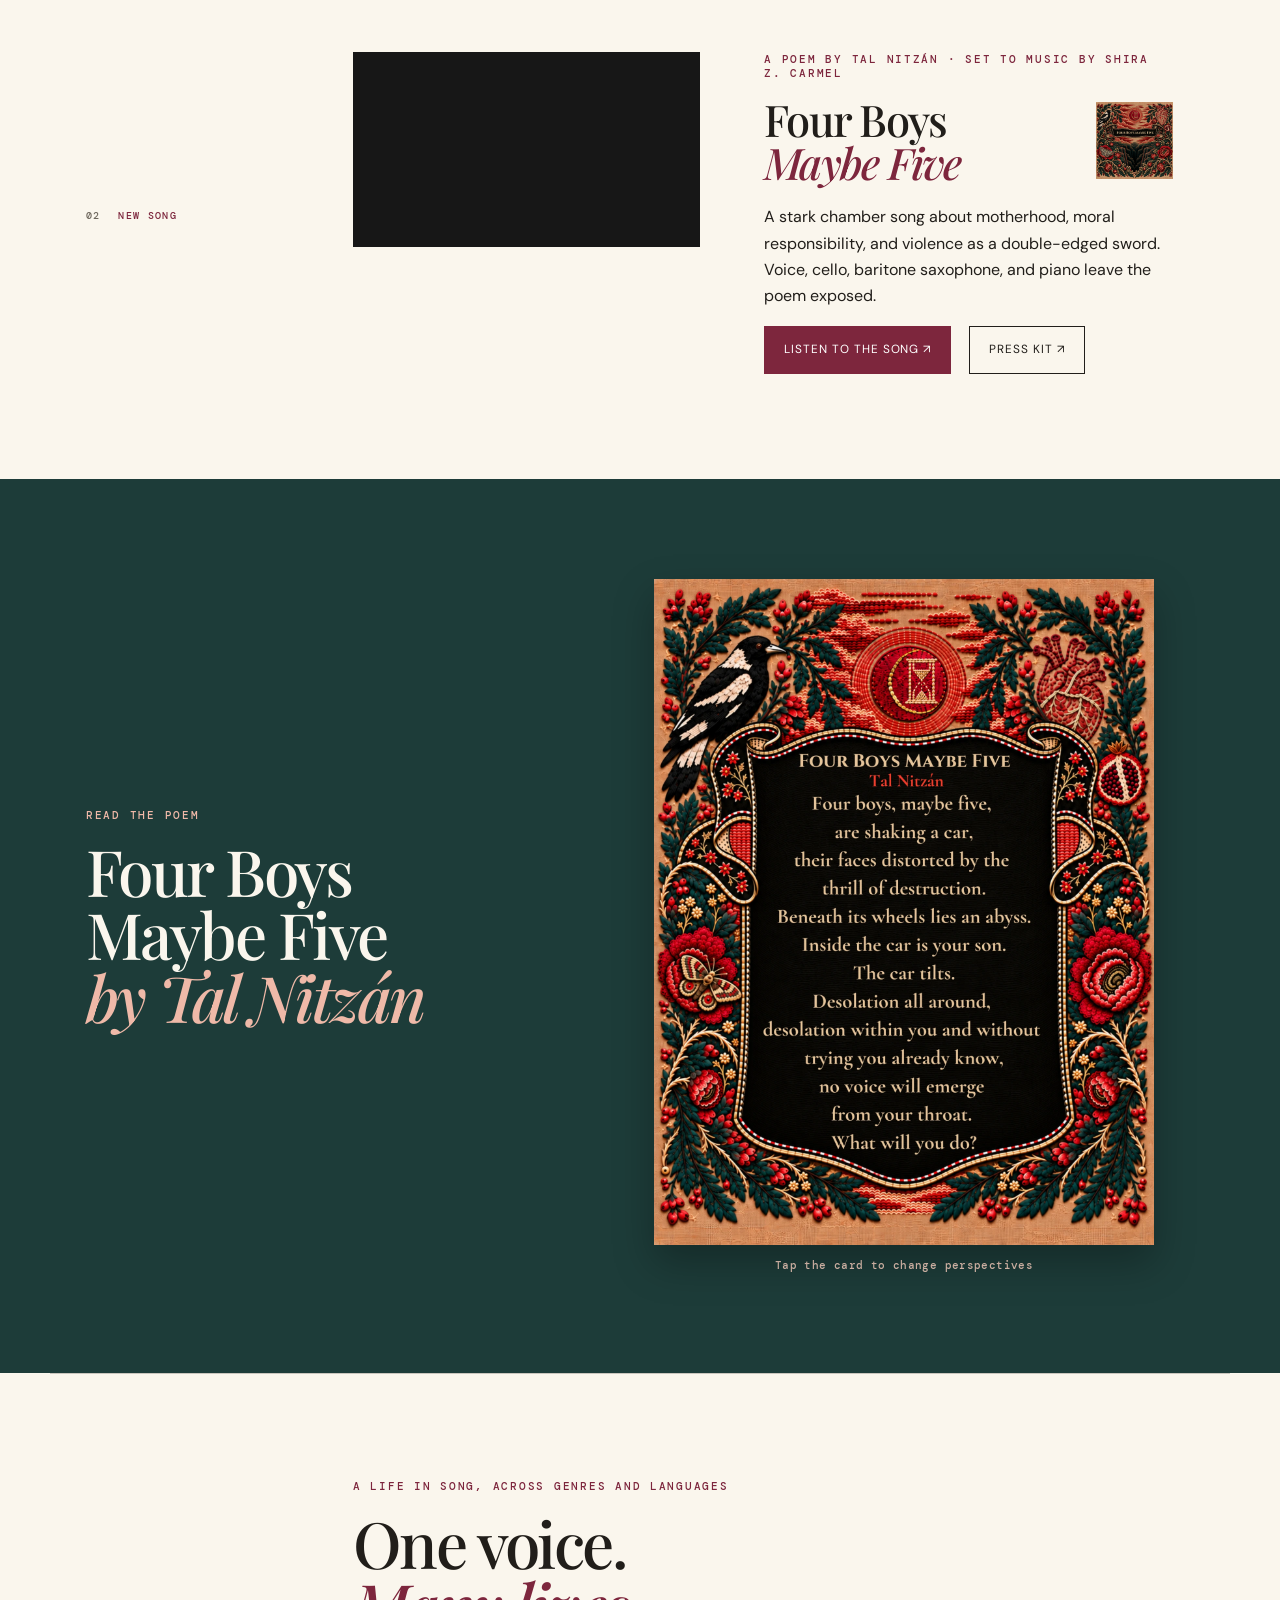
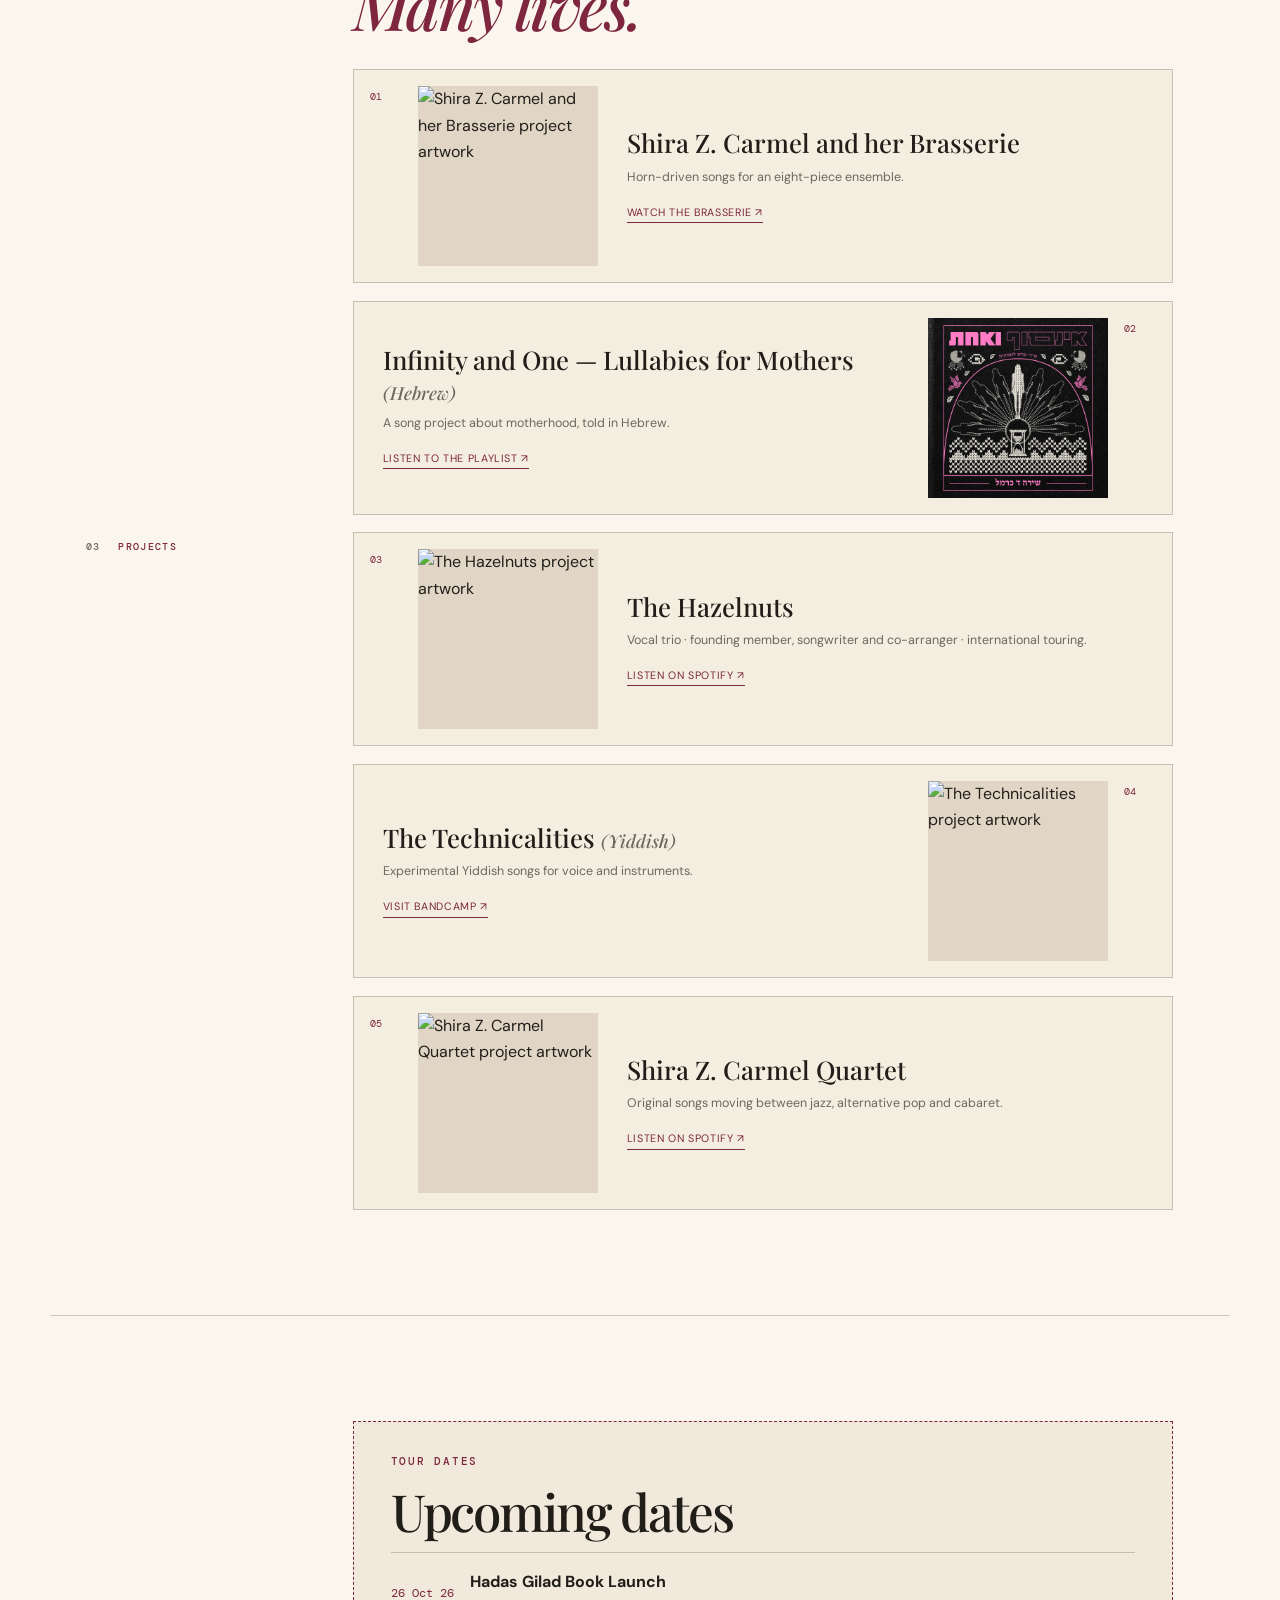
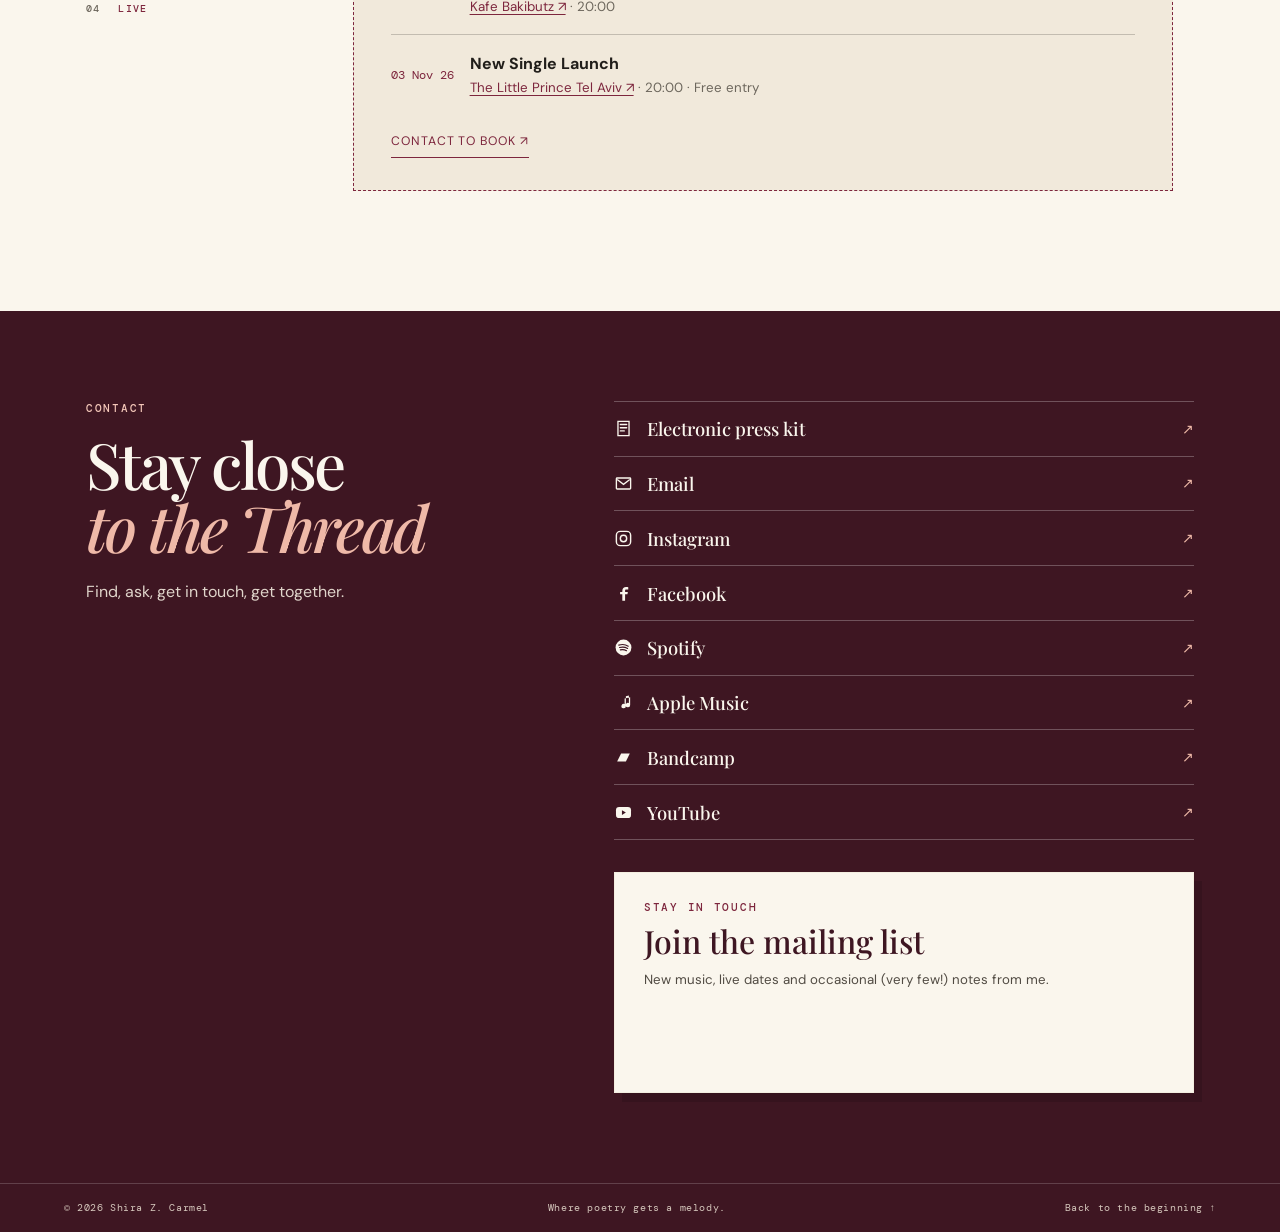
==== commit 4720aa49: "Move song video left of text and add cover thumbnail beside title" ====
--- a/index.html
+++ b/index.html
@@ -22,6 +22,14 @@
   <meta property="og:image:alt" content="Shira Z. Carmel embroidered sun, moon and hourglass logo">
   <meta name="twitter:image" content="https://shiracarmel.com/assets/share-logo.jpg">
   <meta name="twitter:image:alt" content="Shira Z. Carmel embroidered sun, moon and hourglass logo">
+  <style>
+    #music .feature-card{align-items:start}
+    #music .feature-copy{min-width:0}
+    #music .new-song-video{width:100%;aspect-ratio:16/9;background:#171717}
+    #music .new-song-title{display:flex;align-items:center;justify-content:space-between;gap:1rem;margin-bottom:1.3rem}
+    #music .new-song-title h2{font-size:clamp(2rem,3.4vw,3.3rem);margin:0;min-width:0}
+    #music .new-song-cover-thumb{width:clamp(64px,6vw,88px);height:auto;aspect-ratio:1;object-fit:cover;flex-shrink:0}
+  </style>
 </head>
 <body>
   <a class="skip-link" href="#main">Skip to content</a>
@@ -65,16 +73,19 @@
       <section class="featured section-grid" id="music">
         <div class="section-label"><span>02</span><span>New song</span></div>
         <div class="section-content feature-card">
-            <div class="cover-wrap"><img src="assets/four-boys-cover.webp" alt="Four Boys Maybe Five embroidered cover artwork"><span class="cover-tag">Latest release</span></div>
+          <div class="new-song-video">
+            <iframe src="https://www.youtube-nocookie.com/embed/NtXNhtubljQ" title="Shira Z. Carmel — Four Boys Maybe Five" loading="lazy" style="display:block;width:100%;height:100%;border:0" allow="accelerometer; autoplay; clipboard-write; encrypted-media; gyroscope; picture-in-picture; web-share" referrerpolicy="strict-origin-when-cross-origin" allowfullscreen></iframe>
+          </div>
           <div class="feature-copy">
             <p class="eyebrow">A poem by Tal Nitzán · Set to music by Shira Z. Carmel</p>
-            <h2>Four Boys<br><em>Maybe Five</em></h2>
+            <div class="new-song-title">
+              <h2>Four Boys<br><em>Maybe Five</em></h2>
+              <img class="new-song-cover-thumb" src="assets/four-boys-cover.webp" alt="Four Boys Maybe Five cover artwork" width="88" height="88">
+            </div>
             <p>A stark chamber song about motherhood, moral responsibility, and violence as a double-edged sword. Voice, cello, baritone saxophone, and piano leave the poem exposed.</p>
             <div class="button-row"><a class="button button-dark" href="https://too.fm/fbmf" target="_blank" rel="noreferrer">Listen to the song ↗︎</a><a class="button button-light-ink" href="epk.html">Press Kit ↗︎</a></div>
           </div>
-          <div class="new-song-video" style="grid-column:1 / -1;width:100%;aspect-ratio:16 / 9;background:#171717">
-            <iframe src="https://www.youtube-nocookie.com/embed/NtXNhtubljQ" title="Shira Z. Carmel — Four Boys Maybe Five" loading="lazy" style="display:block;width:100%;height:100%;border:0" allow="accelerometer; autoplay; clipboard-write; encrypted-media; gyroscope; picture-in-picture; web-share" referrerpolicy="strict-origin-when-cross-origin" allowfullscreen></iframe>
-          </div>
+
         </div>
       </section>
 
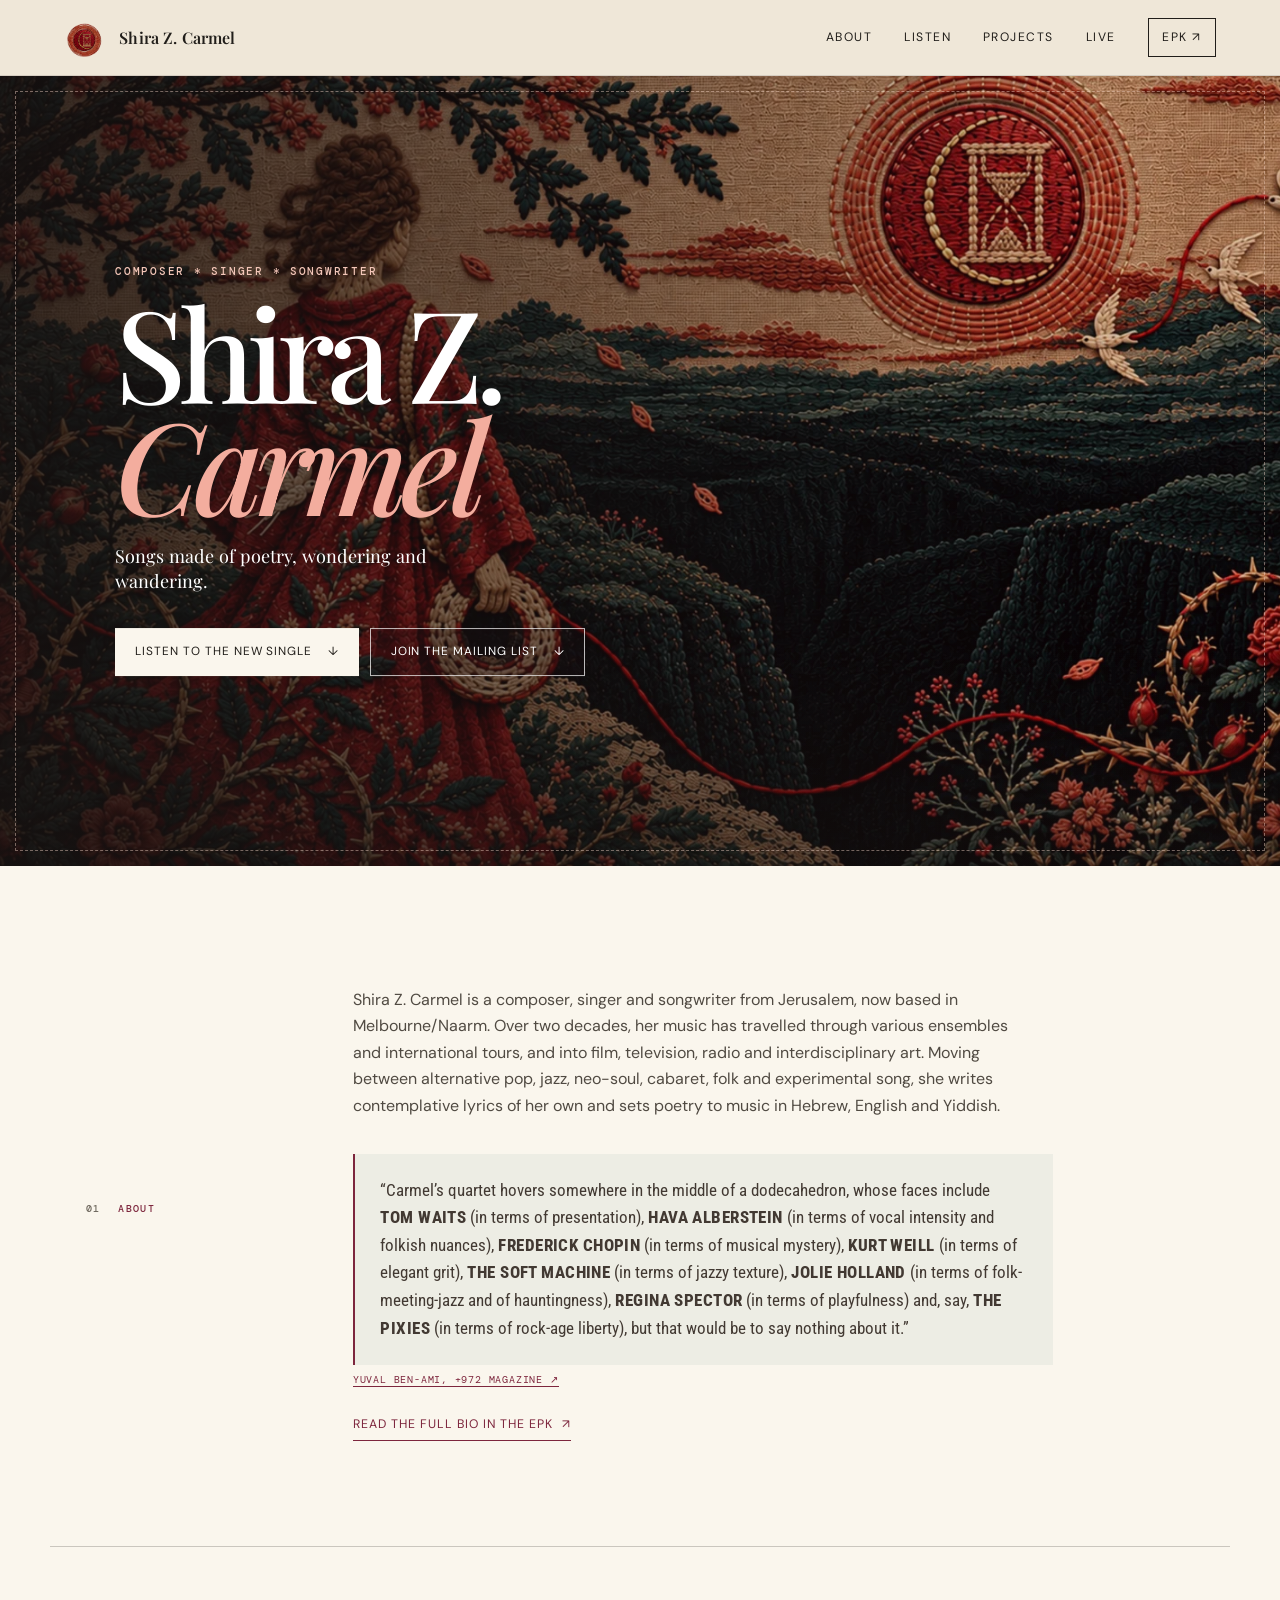
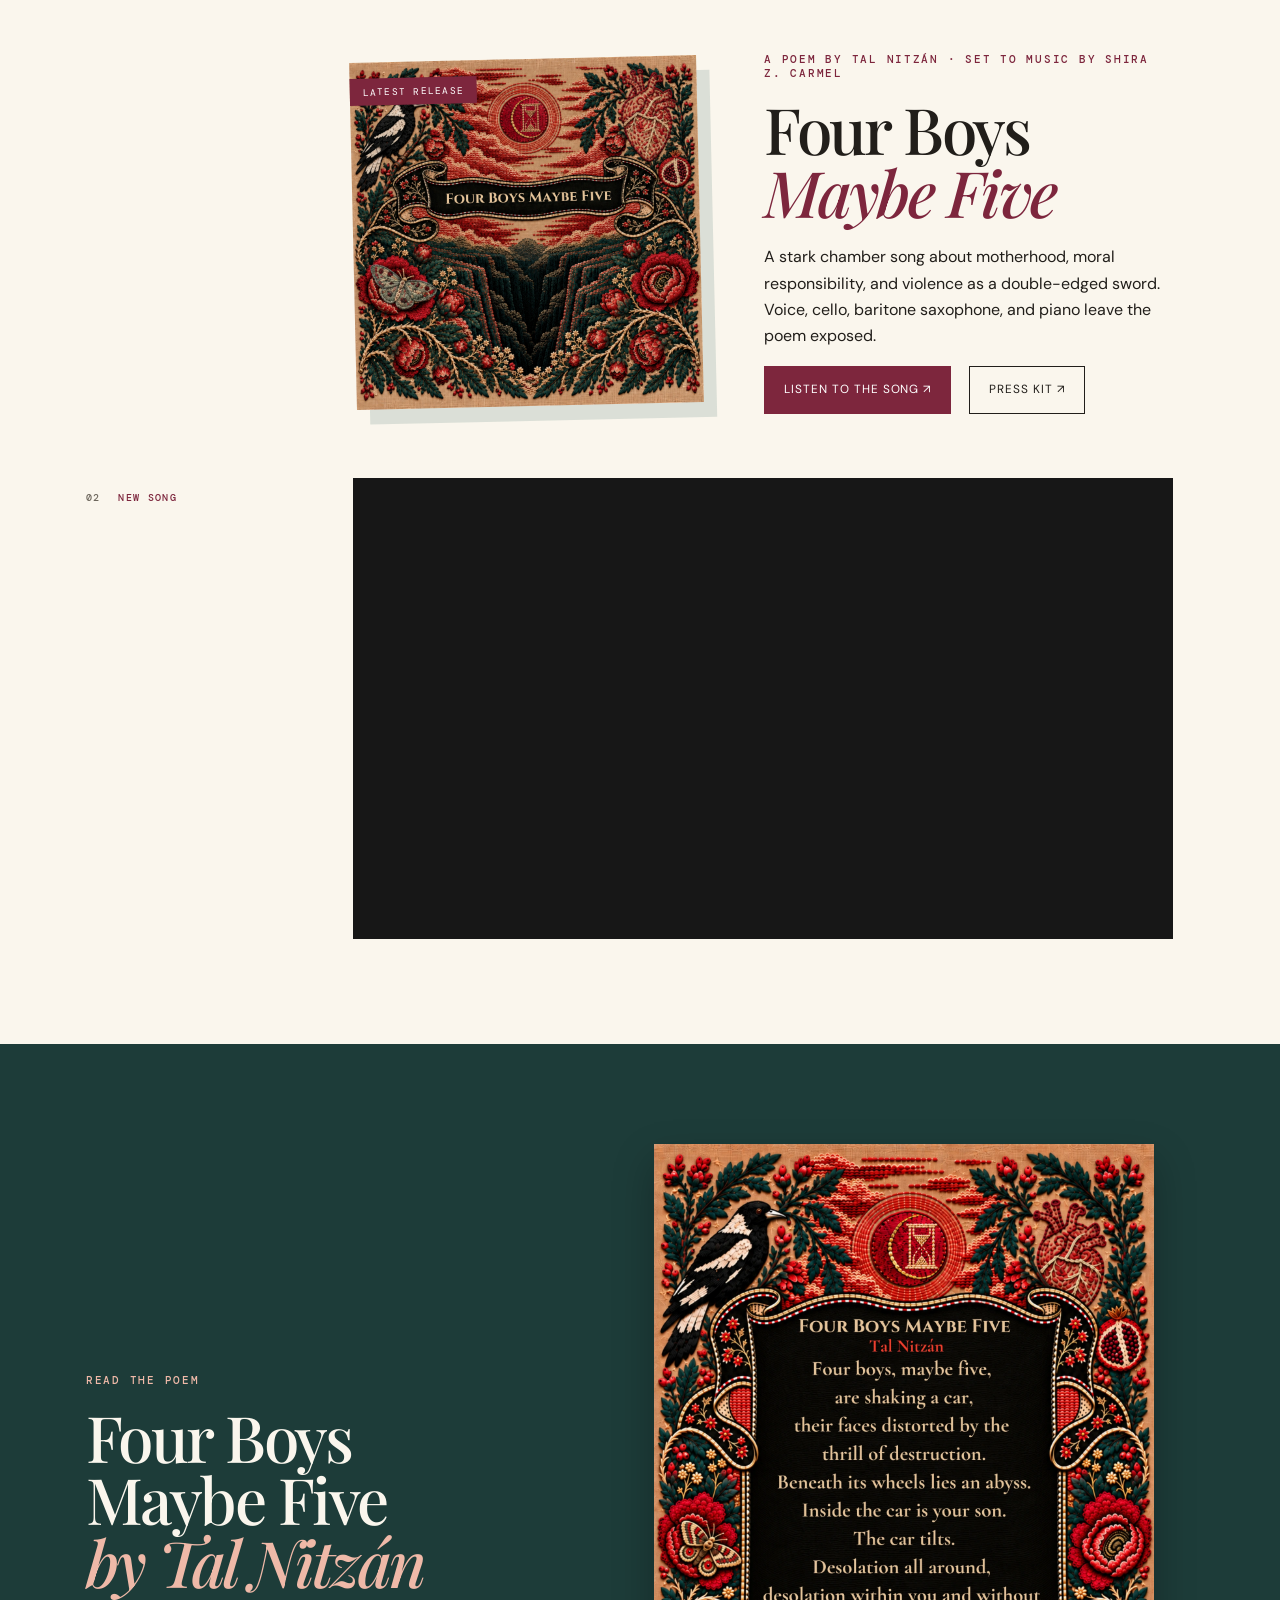
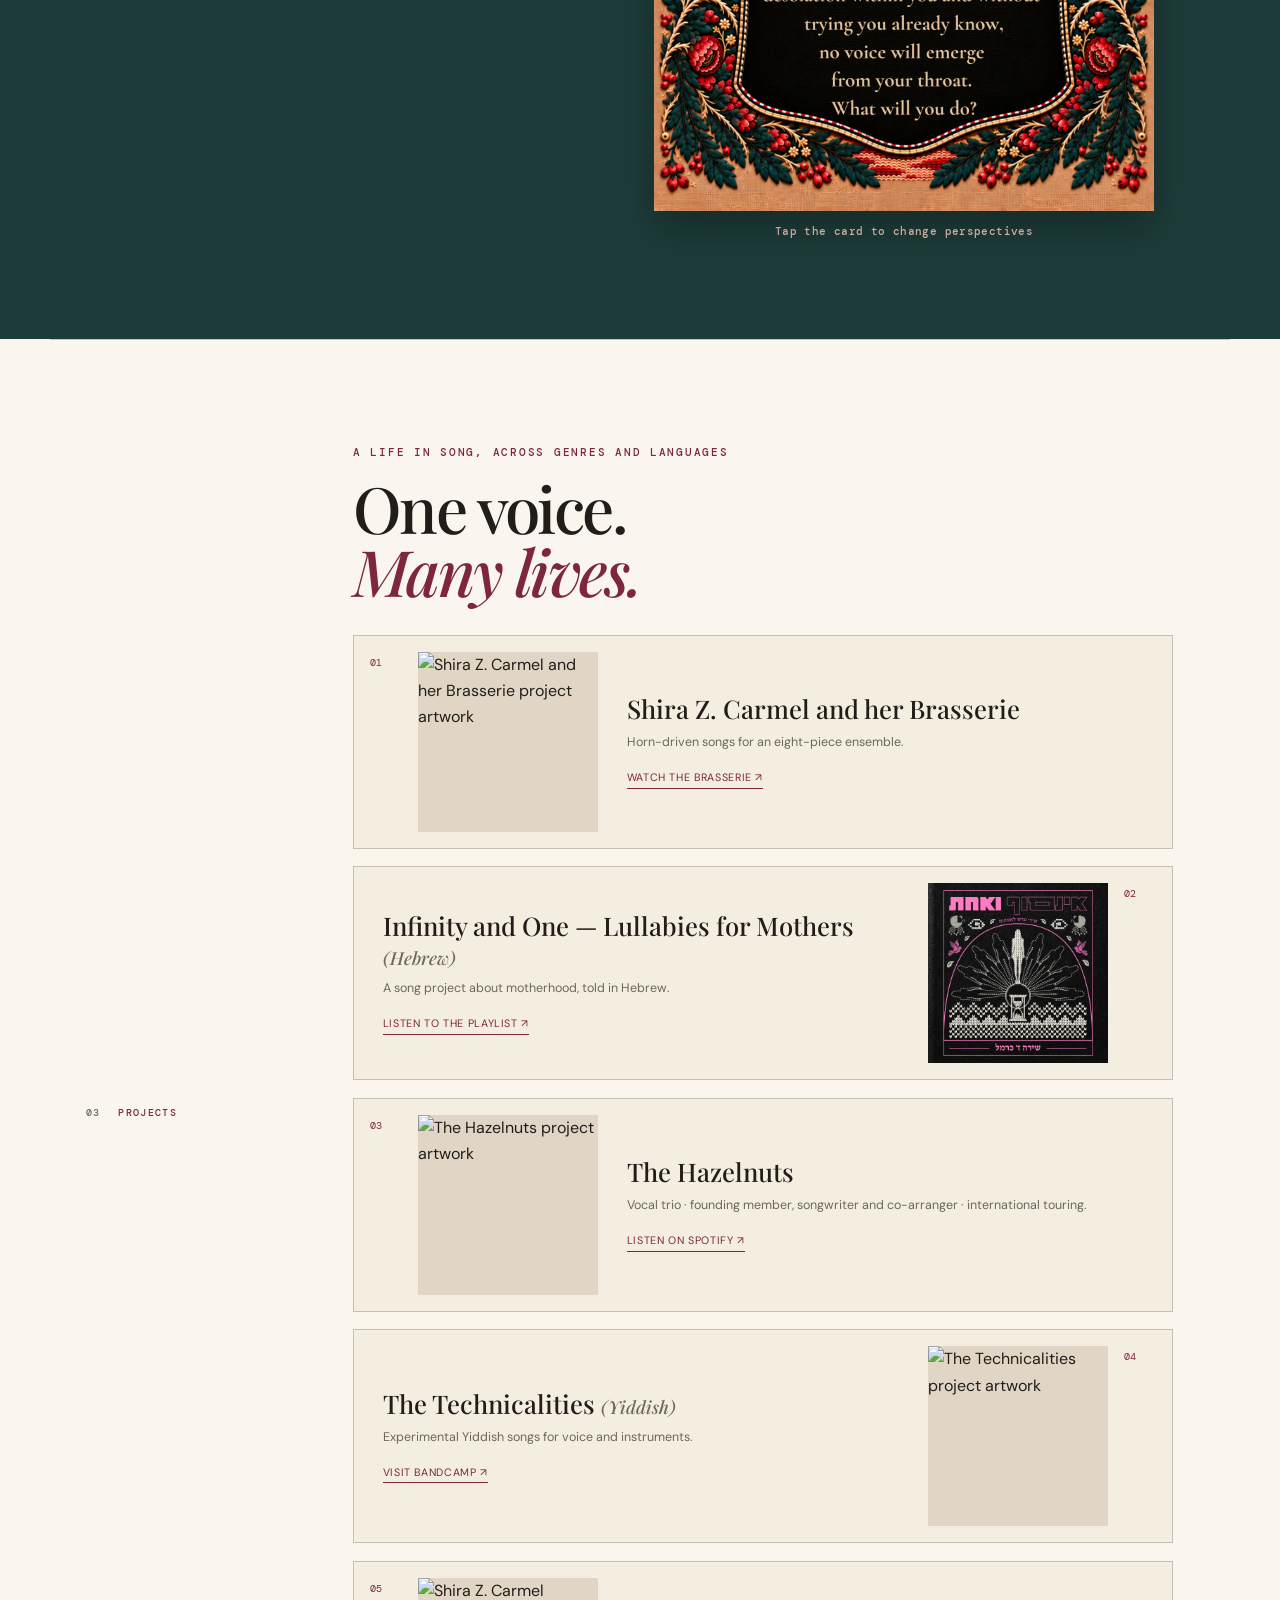
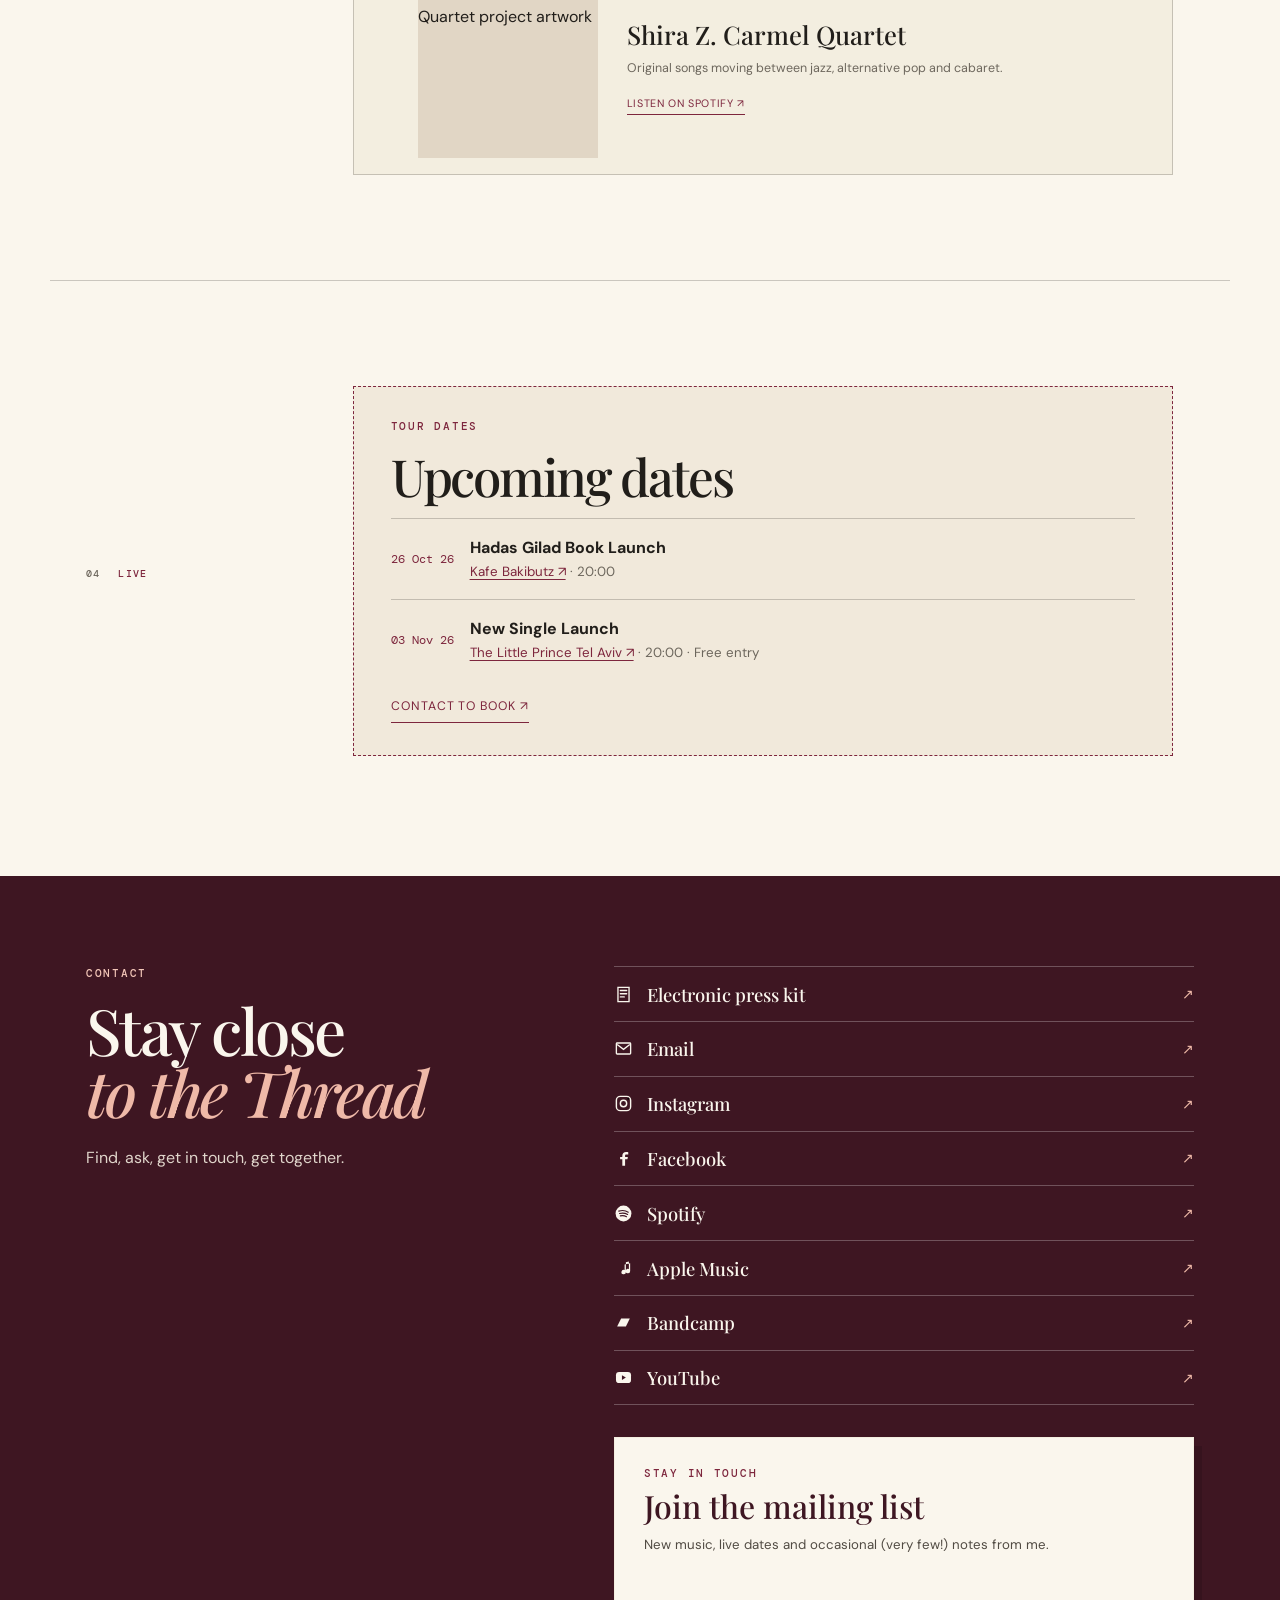
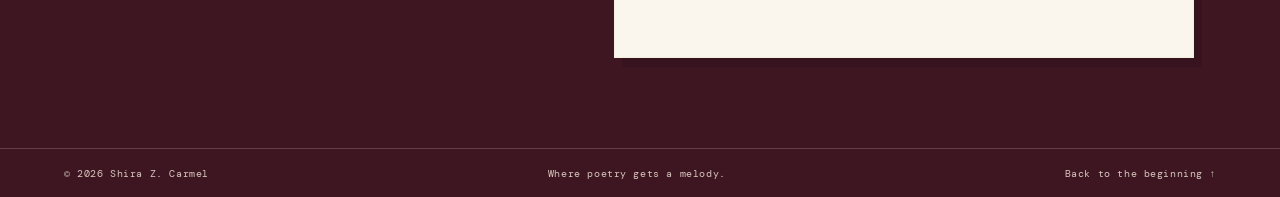
==== commit 7f0d8696: "Restore large cover artwork and full-width song video below" ====
--- a/index.html
+++ b/index.html
@@ -1,6 +1,14 @@
 <!doctype html>
 <html lang="en">
 <head>
+  <!-- Google tag (gtag.js) -->
+  <script async src="https://www.googletagmanager.com/gtag/js?id=G-NCXNNBHDMT"></script>
+  <script>
+    window.dataLayer = window.dataLayer || [];
+    function gtag(){dataLayer.push(arguments);}
+    gtag('js', new Date());
+    gtag('config', 'G-NCXNNBHDMT');
+  </script>
   <meta charset="utf-8">
   <meta name="viewport" content="width=device-width, initial-scale=1">
   <meta name="description" content="Composer, singer and songwriter">
@@ -23,12 +31,7 @@
   <meta name="twitter:image" content="https://shiracarmel.com/assets/share-logo.jpg">
   <meta name="twitter:image:alt" content="Shira Z. Carmel embroidered sun, moon and hourglass logo">
   <style>
-    #music .feature-card{align-items:start}
-    #music .feature-copy{min-width:0}
-    #music .new-song-video{width:100%;aspect-ratio:16/9;background:#171717}
-    #music .new-song-title{display:flex;align-items:center;justify-content:space-between;gap:1rem;margin-bottom:1.3rem}
-    #music .new-song-title h2{font-size:clamp(2rem,3.4vw,3.3rem);margin:0;min-width:0}
-    #music .new-song-cover-thumb{width:clamp(64px,6vw,88px);height:auto;aspect-ratio:1;object-fit:cover;flex-shrink:0}
+    #music .new-song-video{grid-column:1/-1;width:100%;aspect-ratio:16/9;background:#171717}
   </style>
 </head>
 <body>
@@ -73,19 +76,16 @@
       <section class="featured section-grid" id="music">
         <div class="section-label"><span>02</span><span>New song</span></div>
         <div class="section-content feature-card">
+          <div class="cover-wrap"><img src="assets/four-boys-cover.webp" alt="Four Boys Maybe Five embroidered cover artwork"><span class="cover-tag">Latest release</span></div>
+          <div class="feature-copy">
+            <p class="eyebrow">A poem by Tal Nitzán · Set to music by Shira Z. Carmel</p>
+            <h2>Four Boys<br><em>Maybe Five</em></h2>
+            <p>A stark chamber song about motherhood, moral responsibility, and violence as a double-edged sword. Voice, cello, baritone saxophone, and piano leave the poem exposed.</p>
+            <div class="button-row"><a class="button button-dark" href="https://too.fm/fbmf" target="_blank" rel="noreferrer">Listen to the song ↗︎</a><a class="button button-light-ink" href="epk.html">Press Kit ↗︎</a></div>
+          </div>
           <div class="new-song-video">
             <iframe src="https://www.youtube-nocookie.com/embed/NtXNhtubljQ" title="Shira Z. Carmel — Four Boys Maybe Five" loading="lazy" style="display:block;width:100%;height:100%;border:0" allow="accelerometer; autoplay; clipboard-write; encrypted-media; gyroscope; picture-in-picture; web-share" referrerpolicy="strict-origin-when-cross-origin" allowfullscreen></iframe>
           </div>
-          <div class="feature-copy">
-            <p class="eyebrow">A poem by Tal Nitzán · Set to music by Shira Z. Carmel</p>
-            <div class="new-song-title">
-              <h2>Four Boys<br><em>Maybe Five</em></h2>
-              <img class="new-song-cover-thumb" src="assets/four-boys-cover.webp" alt="Four Boys Maybe Five cover artwork" width="88" height="88">
-            </div>
-            <p>A stark chamber song about motherhood, moral responsibility, and violence as a double-edged sword. Voice, cello, baritone saxophone, and piano leave the poem exposed.</p>
-            <div class="button-row"><a class="button button-dark" href="https://too.fm/fbmf" target="_blank" rel="noreferrer">Listen to the song ↗︎</a><a class="button button-light-ink" href="epk.html">Press Kit ↗︎</a></div>
-          </div>
-
         </div>
       </section>
 
